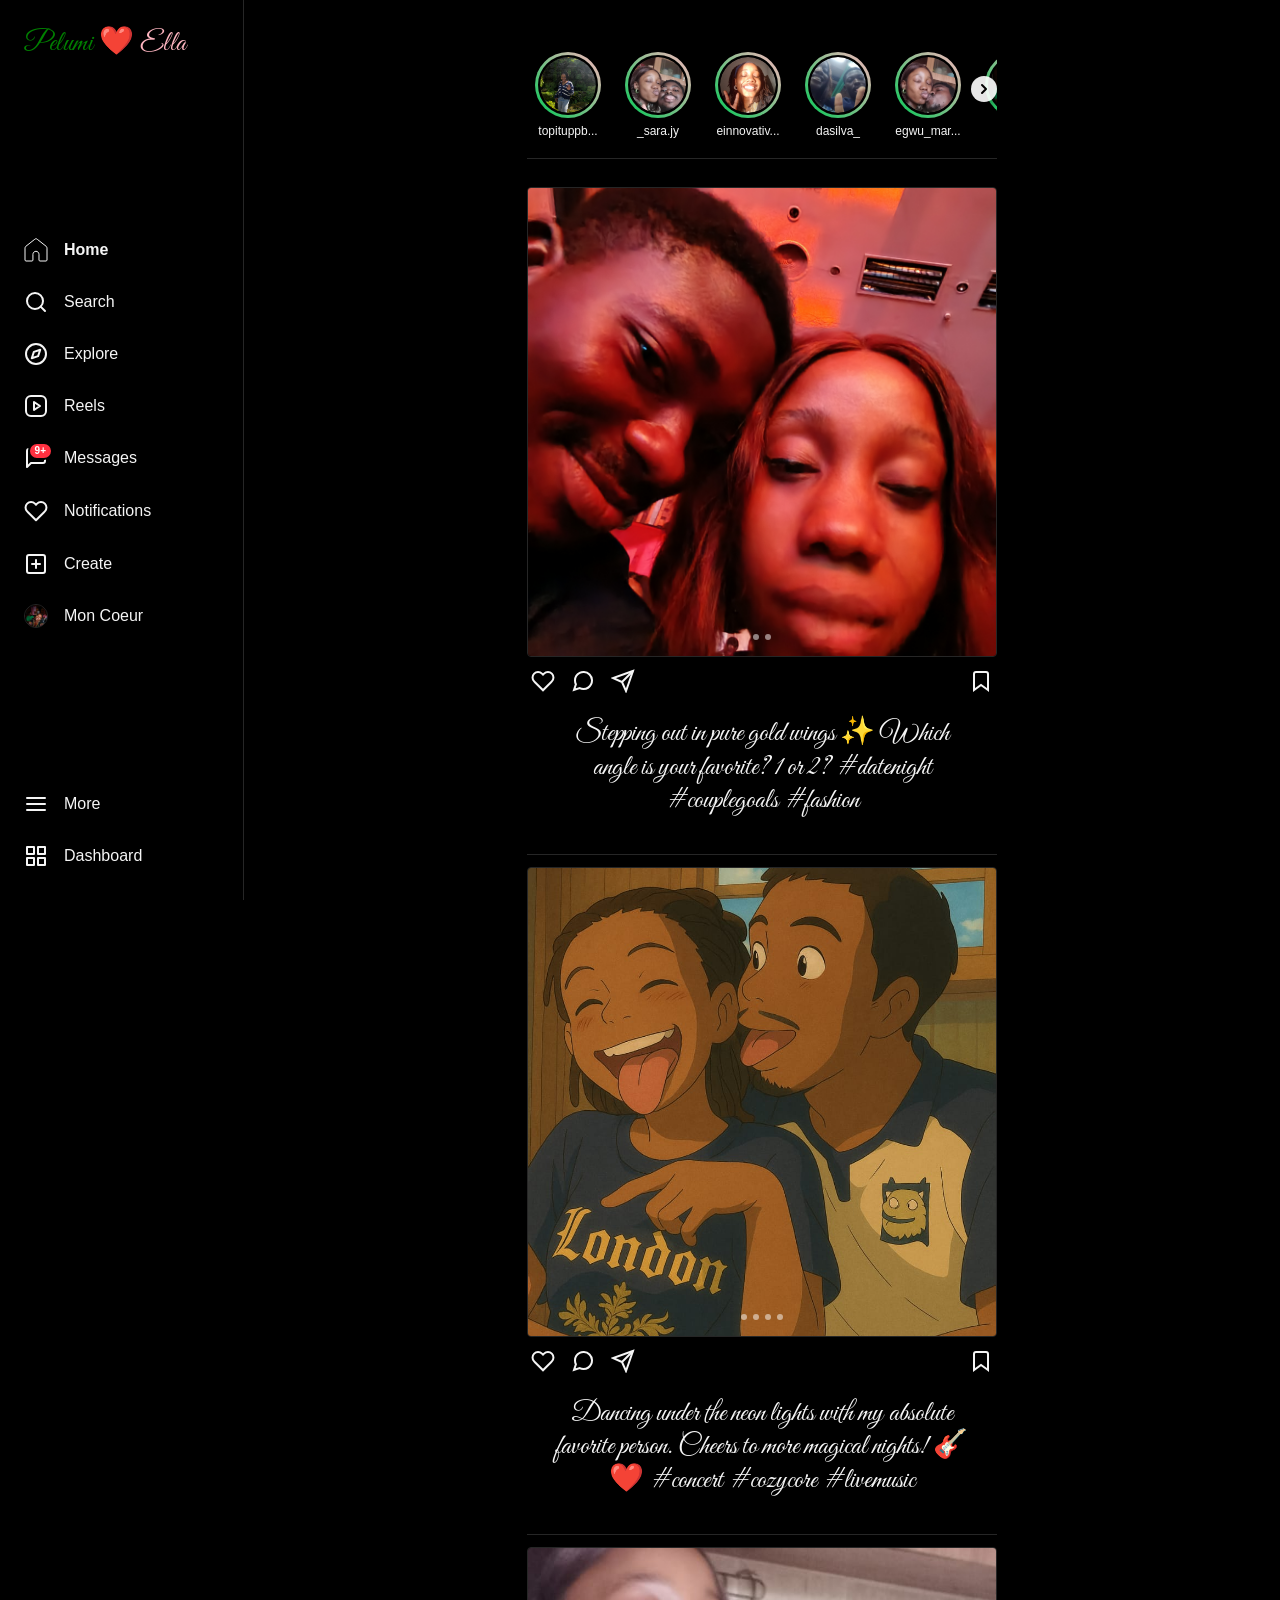
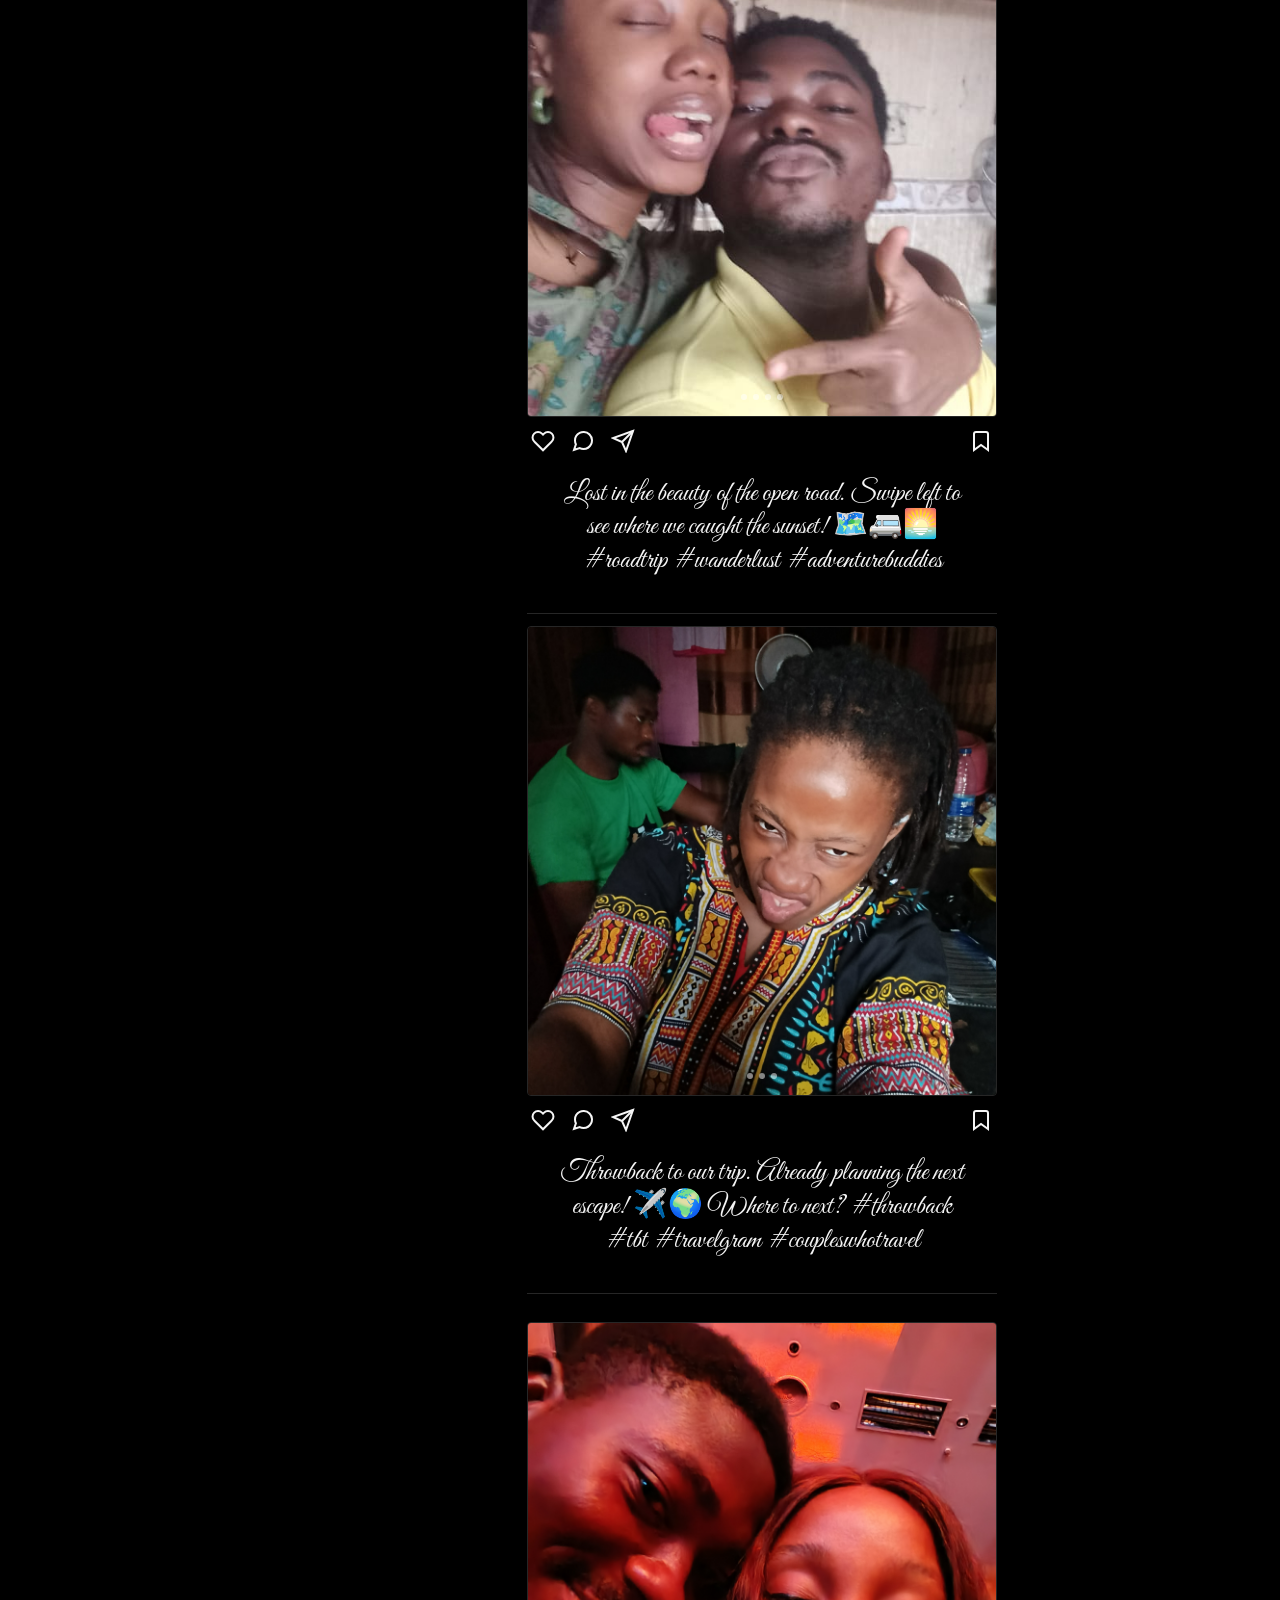
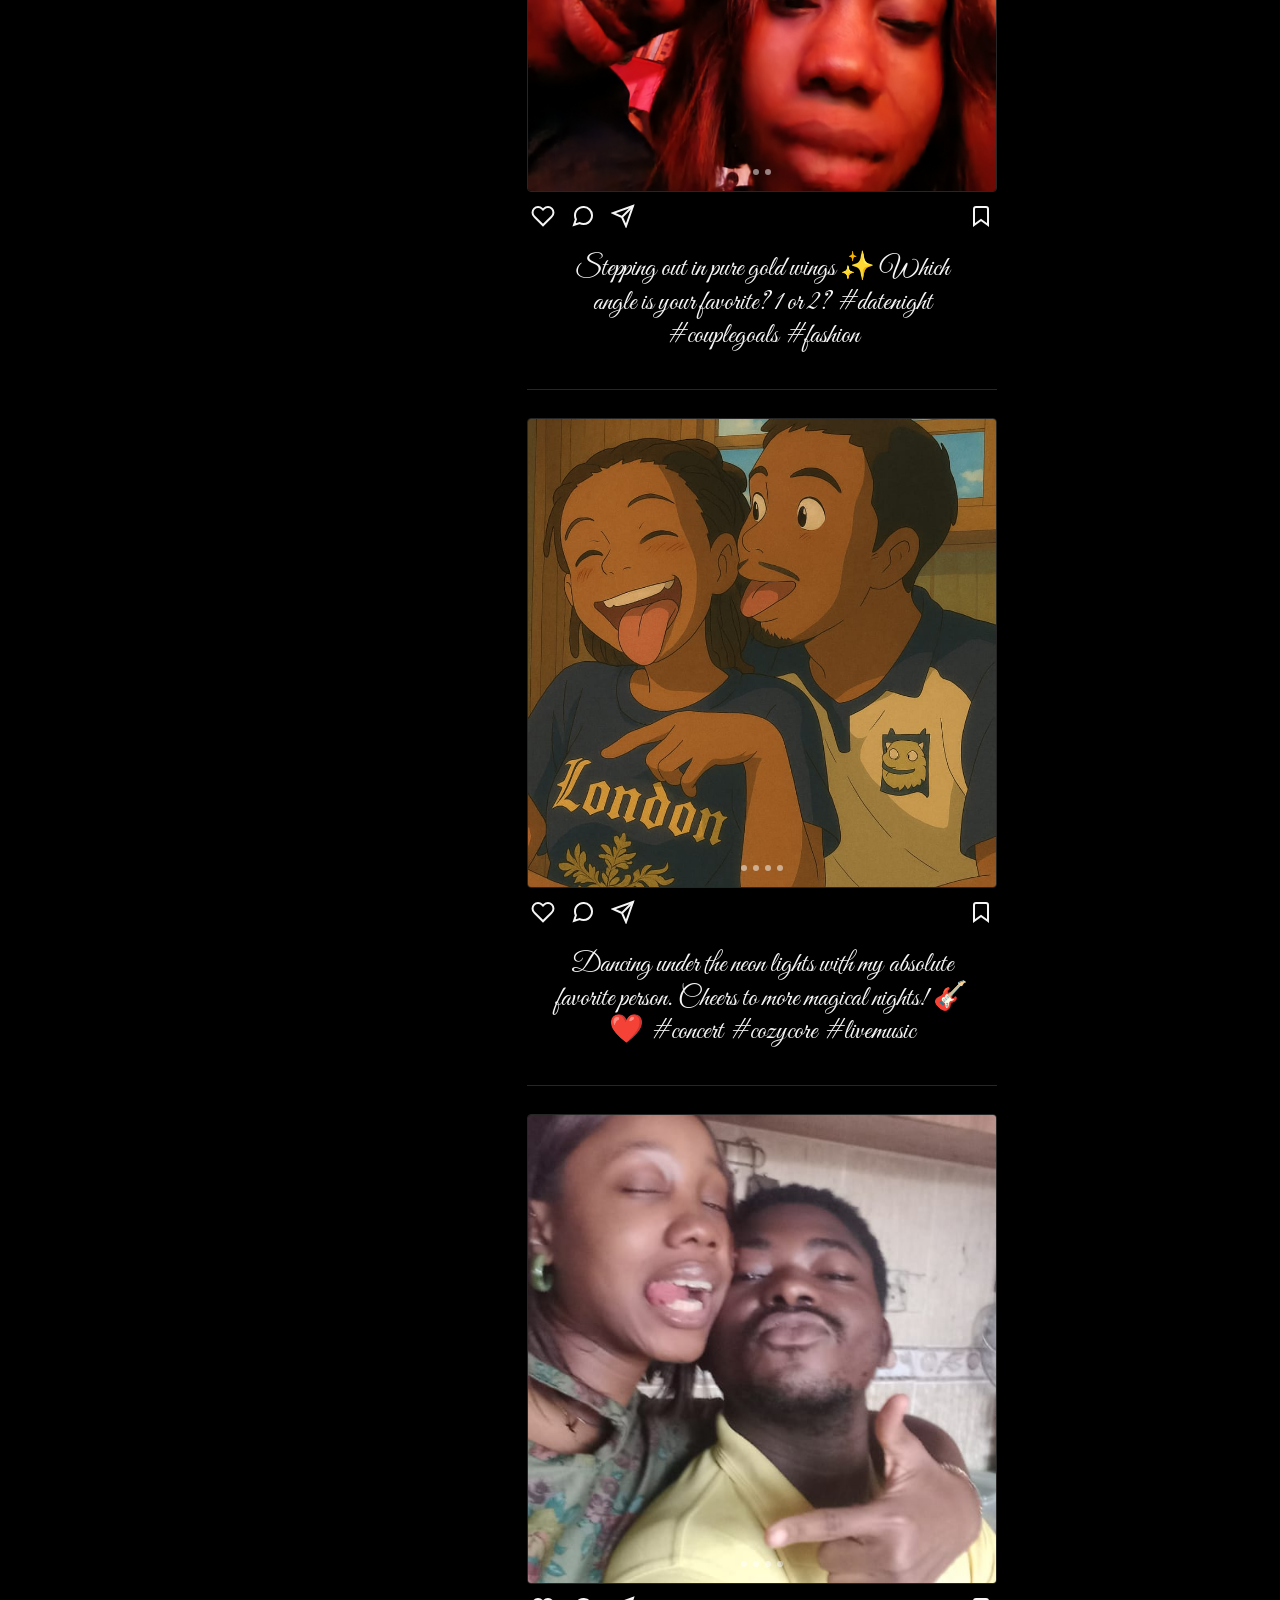
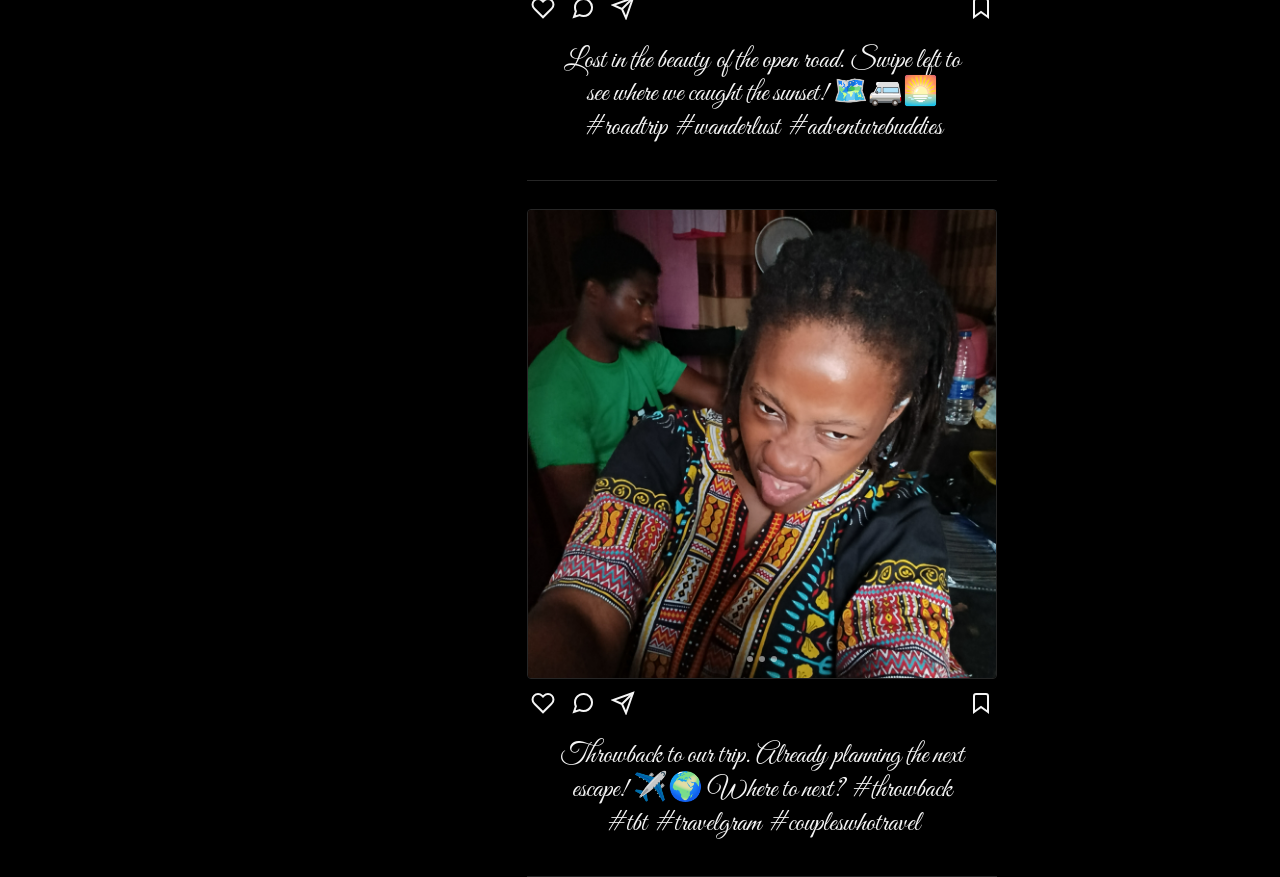
==== index.html @ 92386a82 "Optimize page load by adding loading lazy to all images" ====
<!DOCTYPE html>

<html lang="en">
<head>
<meta charset="utf-8"/>
<meta content="width=device-width, initial-scale=1.0" name="viewport"/>
<title>Couplesgram • Photos and Videos</title>
<link href="style.css" rel="stylesheet"/>
<!-- Google Fonts for system font styling if needed, fallback to system fonts -->
<link href="https://fonts.googleapis.com" rel="preconnect"/>
<link crossorigin="" href="https://fonts.gstatic.com" rel="preconnect"/>
<link href="https://fonts.googleapis.com/css2?family=Playfair+Display:ital,wght@0,400;0,600;0,700;1,400&amp;family=Great+Vibes&amp;display=swap" rel="stylesheet"/>
</head>
<body>
<div class="app-container">
<!-- LEFT SIDEBAR -->
<aside class="sidebar">
<div class="sidebar-top">
<a class="logo-link" href="#">
<!-- Instagram Glyph Camera Logo -->
<span class="logo-text"><span style="color:green">Pelumi</span> ❤️ <span style="color:lightpink">Ella</span></span>
</a>
</div>
<nav class="sidebar-nav">
<ul>
<li class="active">
<a href="#">
<svg class="nav-icon active-icon" fill="currentColor" viewbox="0 0 24 24">
<path d="M4.22 10.72a1 1 0 0 1 1.41-1.41L12 15.59l6.37-6.28a1 1 0 0 1 1.41 1.41l-7.07 7.07a1 1 0 0 1-1.41 0z" style="display:none;"></path>
<path d="M22 23h-6.074c-.519 0-.94-.423-.94-.943V16.33c0-1.675-1.354-3.038-3.023-3.038-.807 0-1.58.324-2.148.903-.568.577-.878 1.353-.878 2.135v5.727c0 .52-.42.943-.94.943H2c-.552 0-1-.448-1-1V10.158c0-.66.26-1.293.722-1.76L10.767 1.27c.68-.68 1.786-.68 2.466 0l9.048 7.127c.46.468.72 1.1.72 1.76V22c0 .552-.448 1-1 1z"></path>
</svg>
<span class="nav-label">Home</span>
</a>
</li>
<li>
<a href="#">
<svg class="nav-icon" fill="none" stroke="currentColor" stroke-linecap="round" stroke-linejoin="round" stroke-width="2" viewbox="0 0 24 24">
<circle cx="11" cy="11" r="8"></circle>
<line x1="21" x2="16.65" y1="21" y2="16.65"></line>
</svg>
<span class="nav-label">Search</span>
</a>
</li>
<li>
<a href="explore.html">
<svg class="nav-icon" fill="none" stroke="currentColor" stroke-linecap="round" stroke-linejoin="round" stroke-width="2" viewbox="0 0 24 24">
<circle cx="12" cy="12" r="10"></circle>
<polygon points="16.24 7.76 14.12 14.12 7.76 16.24 9.88 9.88 16.24 7.76"></polygon>
</svg>
<span class="nav-label">Explore</span>
</a>
</li>
<li>
<a href="reels.html">
<svg class="nav-icon" fill="none" stroke="currentColor" stroke-linecap="round" stroke-linejoin="round" stroke-width="2" viewbox="0 0 24 24">
<rect height="20" rx="5" ry="5" width="20" x="2" y="2"></rect>
<polygon points="10 8 16 12 10 16 10 8"></polygon>
</svg>
<span class="nav-label">Reels</span>
</a>
</li>
<li>
<a href="#">
<div class="icon-badge-container">
<svg class="nav-icon" fill="none" stroke="currentColor" stroke-linecap="round" stroke-linejoin="round" stroke-width="2" viewbox="0 0 24 24">
<path d="M21 15a2 2 0 0 1-2 2H7l-4 4V5a2 2 0 0 1 2-2h14a2 2 0 0 1 2 2z"></path>
</svg>
<span class="badge badge-red">9+</span>
</div>
<span class="nav-label">Messages</span>
</a>
</li>
<li class="nav-item-notifications">
<a href="#" id="nav-notifications">
<svg class="nav-icon" fill="none" stroke="currentColor" stroke-linecap="round" stroke-linejoin="round" stroke-width="2" viewbox="0 0 24 24">
<path d="M20.84 4.61a5.5 5.5 0 0 0-7.78 0L12 5.67l-1.06-1.06a5.5 5.5 0 0 0-7.78 7.78l1.06 1.06L12 21.23l7.78-7.78 1.06-1.06a5.5 5.5 0 0 0 0-7.78z"></path>
</svg>
<span class="nav-label">Notifications</span>
<div class="notif-bubble">
<svg class="bubble-heart" fill="currentColor" viewbox="0 0 24 24">
<path d="M12 21.35l-1.45-1.32C5.4 15.36 2 12.28 2 8.5 2 5.42 4.42 3 7.5 3c1.74 0 3.41.81 4.5 2.09C13.09 3.81 14.76 3 16.5 3 19.58 3 22 5.42 22 8.5c0 3.78-3.4 6.86-8.55 11.54L12 21.35z"></path>
</svg>
<span>1</span>
<svg class="bubble-person" fill="currentColor" viewbox="0 0 24 24">
<path d="M12 12c2.21 0 4-1.79 4-4s-1.79-4-4-4-4 1.79-4 4 1.79 4 4 4zm0 2c-2.67 0-8 1.34-8 4v2h16v-2c0-2.66-5.33-4-8-4z"></path>
</svg>
<span>1</span>
</div>
</a>
</li>
<li>
<a href="#">
<svg class="nav-icon" fill="none" stroke="currentColor" stroke-linecap="round" stroke-linejoin="round" stroke-width="2" viewbox="0 0 24 24">
<rect height="18" rx="2" ry="2" width="18" x="3" y="3"></rect>
<line x1="12" x2="12" y1="8" y2="16"></line>
<line x1="8" x2="16" y1="12" y2="12"></line>
</svg>
<span class="nav-label">Create</span>
</a>
</li>
<li>
<a href="#">
<div class="profile-avatar-container">
<img alt="Your Profile" class="sidebar-avatar" loading="lazy" src="assets/IMG_20251115_172733.jpg"/>
</div>
<span class="nav-label">Mon Coeur</span>
</a>
</li>
</ul>
</nav>
<div class="sidebar-bottom">
<ul>
<li>
<a href="#">
<svg class="nav-icon" fill="none" stroke="currentColor" stroke-linecap="round" stroke-linejoin="round" stroke-width="2" viewbox="0 0 24 24">
<line x1="3" x2="21" y1="12" y2="12"></line>
<line x1="3" x2="21" y1="6" y2="6"></line>
<line x1="3" x2="21" y1="18" y2="18"></line>
</svg>
<span class="nav-label">More</span>
</a>
</li>
<li>
<a href="#">
<!-- Threads/Dashboard grid icon as seen in screenshot -->
<svg class="nav-icon" fill="none" stroke="currentColor" stroke-linecap="round" stroke-linejoin="round" stroke-width="2" viewbox="0 0 24 24">
<rect height="7" width="7" x="3" y="3"></rect>
<rect height="7" width="7" x="14" y="3"></rect>
<rect height="7" width="7" x="14" y="14"></rect>
<rect height="7" width="7" x="3" y="14"></rect>
</svg>
<span class="nav-label">Dashboard</span>
</a>
</li>
</ul>
</div>
</aside>
<!-- MAIN SCROLLABLE WRAPPER -->
<main class="main-content">
<div class="feed-column">
<!-- STORIES ROW -->
<section class="stories-wrapper">
<div class="stories-carousel" id="stories-row">
<div class="story-item">
<div class="story-avatar-ring">
<div class="story-avatar-border">
<img alt="topituppb" loading="lazy" src="assets/IMG-20260505-WA0243.jpg"/>
</div>
</div>
<span class="story-username">topituppb...</span>
</div>
<div class="story-item">
<div class="story-avatar-ring">
<div class="story-avatar-border">
<img alt="_sara.jy" loading="lazy" src="assets/IMG-20260731-WA0151.jpg"/>
</div>
</div>
<span class="story-username">_sara.jy</span>
</div>
<div class="story-item">
<div class="story-avatar-ring">
<div class="story-avatar-border">
<img alt="einnovativ" loading="lazy" src="assets/IMG-20260305-WA0012.jpg"/>
</div>
</div>
<span class="story-username">einnovativ...</span>
</div>
<div class="story-item">
<div class="story-avatar-ring">
<div class="story-avatar-border">
<img alt="dasilva_" loading="lazy" src="assets/IMG-20251208-WA0016.jpg"/>
</div>
</div>
<span class="story-username">dasilva_</span>
</div>
<div class="story-item">
<div class="story-avatar-ring">
<div class="story-avatar-border">
<img alt="egwu_mar" loading="lazy" src="assets/IMG-20260731-WA0152.jpg"/>
</div>
</div>
<span class="story-username">egwu_mar...</span>
</div>
<div class="story-item">
<div class="story-avatar-ring">
<div class="story-avatar-border">
<img alt="deyin_ll" loading="lazy" src="assets/IMG_20251115_172733.jpg"/>
</div>
</div>
<span class="story-username">deyin_ll</span>
</div>
<div class="story-item">
<div class="story-avatar-ring">
<div class="story-avatar-border">
<img alt="lovebirds" loading="lazy" src="assets/IMG-20260731-WA0151.jpg"/>
</div>
</div>
<span class="story-username">lovebirds</span>
</div>
<div class="story-item">
<div class="story-avatar-ring">
<div class="story-avatar-border">
<img alt="soulmates" loading="lazy" src="assets/IMG-20260305-WA0013.jpg"/>
</div>
</div>
<span class="story-username">soulmates</span>
</div>
</div>
<!-- Story Slider Navigation Buttons -->
<button class="story-nav-btn prev-btn" id="story-prev-btn" style="opacity: 0; pointer-events: none;">
<svg class="arrow-icon" fill="none" stroke="currentColor" stroke-linecap="round" stroke-linejoin="round" stroke-width="2" viewbox="0 0 24 24">
<polyline points="15 18 9 12 15 6"></polyline>
</svg>
</button>
<button class="story-nav-btn next-btn" id="story-next-btn">
<svg class="arrow-icon" fill="none" stroke="currentColor" stroke-linecap="round" stroke-linejoin="round" stroke-width="2" viewbox="0 0 24 24">
<polyline points="9 18 15 12 9 6"></polyline>
</svg>
</button>
</section>
<!-- THE FEED -->
<section class="posts-feed">
<!-- POST 1: Verification, square boots photo, carousel -->
<article class="post-card" data-post-id="1">
<div class="post-media-wrapper"><div class="post-media-container"><div class="carousel-track"><img alt="Post 1 Slide 1" class="carousel-image" loading="lazy" onerror="this.remove()" src="assets/IMG_20251207_201541.jpg"/><img alt="Post 1 Slide 2" class="carousel-image" loading="lazy" onerror="this.remove()" src="assets/IMG-20251118-WA0078.jpg"/></div><button class="carousel-btn carousel-prev"><svg fill="currentColor" height="16" viewbox="0 0 24 24" width="16"><path d="M15.41 16.59 10.83 12l4.58-4.59L14 6l-6 6 6 6 1.41-1.41z"></path></svg></button><button class="carousel-btn carousel-next"><svg fill="currentColor" height="16" viewbox="0 0 24 24" width="16"><path d="M8.59 16.59 13.17 12 8.59 7.41 10 6l6 6-6 6-1.41-1.41z"></path></svg></button><div class="carousel-pagination"><div class="carousel-dot active"></div><div class="carousel-dot"></div></div><div class="double-tap-heart"><svg fill="currentColor" viewbox="0 0 24 24"><path d="M12 21.35l-1.45-1.32C5.4 15.36 2 12.28 2 8.5 2 5.42 4.42 3 7.5 3c1.74 0 3.41.81 4.5 2.09C13.09 3.81 14.76 3 16.5 3 19.58 3 22 5.42 22 8.5c0 3.78-3.4 6.86-8.55 11.54L12 21.35z"></path></svg></div></div></div>
<!-- Interaction Bar -->
<div class="post-interactions">
<div class="interactions-left">
<button class="interaction-btn like-btn" onclick="toggleLike(1)">
<svg class="heart-icon-outline" fill="none" stroke="currentColor" stroke-width="2" viewbox="0 0 24 24">
<path d="M20.84 4.61a5.5 5.5 0 0 0-7.78 0L12 5.67l-1.06-1.06a5.5 5.5 0 0 0-7.78 7.78l1.06 1.06L12 21.23l7.78-7.78 1.06-1.06a5.5 5.5 0 0 0 0-7.78z"></path>
</svg>
<svg class="heart-icon-filled" fill="#ff3040" style="display:none;" viewbox="0 0 24 24">
<path d="M12 21.35l-1.45-1.32C5.4 15.36 2 12.28 2 8.5 2 5.42 4.42 3 7.5 3c1.74 0 3.41.81 4.5 2.09C13.09 3.81 14.76 3 16.5 3 19.58 3 22 5.42 22 8.5c0 3.78-3.4 6.86-8.55 11.54L12 21.35z"></path>
</svg>
</button>
<button class="interaction-btn comment-btn">
<svg fill="none" stroke="currentColor" stroke-width="2" viewbox="0 0 24 24">
<path d="M21 11.5a8.38 8.38 0 0 1-.9 3.8 8.5 8.5 0 0 1-7.6 4.7 8.38 8.38 0 0 1-3.8-.9L3 21l1.9-5.7a8.38 8.38 0 0 1-.9-3.8 8.5 8.5 0 0 1 4.7-7.6 8.38 8.38 0 0 1 3.8-.9h.5a8.48 8.48 0 0 1 8 8v.5z"></path>
</svg>
</button>
<button class="interaction-btn share-btn">
<svg fill="none" stroke="currentColor" stroke-width="2" viewbox="0 0 24 24">
<line x1="22" x2="11" y1="2" y2="13"></line>
<polygon points="22 2 15 22 11 13 2 9 22 2"></polygon>
</svg>
</button>
</div>
<div class="interactions-right">
<button class="interaction-btn save-btn" onclick="toggleSave(1)">
<svg class="save-icon-outline" fill="none" stroke="currentColor" stroke-width="2" viewbox="0 0 24 24">
<path d="M19 21l-7-5-7 5V5a2 2 0 0 1 2-2h10a2 2 0 0 1 2 2z"></path>
</svg>
<svg class="save-icon-filled" fill="#ffffff" style="display:none;" viewbox="0 0 24 24">
<path d="M19 21l-7-5-7 5V5a2 2 0 0 1 2-2h10a2 2 0 0 1 2 2z"></path>
</svg>
</button>
</div>
</div>
<!-- Caption / Comments -->
<div class="post-details">
<div class="post-caption centered-caption">

                Stepping out in pure gold wings ✨ Which angle is your favorite? 1 or 2? #datenight #couplegoals #fashion
              </div>
<!-- Dynamic Comments List -->
</div>
</article>
<!-- POST 2: Cozy Date Night -->
<article class="post-card" data-post-id="2">
<div class="post-media-wrapper"><div class="post-media-container"><div class="carousel-track"><img alt="Post 2 Slide 1" class="carousel-image" loading="lazy" onerror="this.remove()" src="assets/IMG-20251118-WA0081.jpg"/><img alt="Post 2 Slide 2" class="carousel-image" loading="lazy" onerror="this.remove()" src="assets/IMG-20251208-WA0016.jpg"/><img alt="Post 2 Slide 3" class="carousel-image" loading="lazy" onerror="this.remove()" src="assets/IMG-20260731-WA0152.jpg"/><img alt="Post 2 Slide 4" class="carousel-image" loading="lazy" onerror="this.remove()" src="assets/IMG-20251230-WA0019.jpg"/></div><button class="carousel-btn carousel-prev"><svg fill="currentColor" height="16" viewbox="0 0 24 24" width="16"><path d="M15.41 16.59 10.83 12l4.58-4.59L14 6l-6 6 6 6 1.41-1.41z"></path></svg></button><button class="carousel-btn carousel-next"><svg fill="currentColor" height="16" viewbox="0 0 24 24" width="16"><path d="M8.59 16.59 13.17 12 8.59 7.41 10 6l6 6-6 6-1.41-1.41z"></path></svg></button><div class="carousel-pagination"><div class="carousel-dot active"></div><div class="carousel-dot"></div><div class="carousel-dot"></div><div class="carousel-dot"></div></div><div class="double-tap-heart"><svg fill="currentColor" viewbox="0 0 24 24"><path d="M12 21.35l-1.45-1.32C5.4 15.36 2 12.28 2 8.5 2 5.42 4.42 3 7.5 3c1.74 0 3.41.81 4.5 2.09C13.09 3.81 14.76 3 16.5 3 19.58 3 22 5.42 22 8.5c0 3.78-3.4 6.86-8.55 11.54L12 21.35z"></path></svg></div></div></div>
<div class="post-interactions">
<div class="interactions-left">
<button class="interaction-btn like-btn" onclick="toggleLike(2)">
<svg class="heart-icon-outline" fill="none" stroke="currentColor" stroke-width="2" viewbox="0 0 24 24">
<path d="M20.84 4.61a5.5 5.5 0 0 0-7.78 0L12 5.67l-1.06-1.06a5.5 5.5 0 0 0-7.78 7.78l1.06 1.06L12 21.23l7.78-7.78 1.06-1.06a5.5 5.5 0 0 0 0-7.78z"></path>
</svg>
<svg class="heart-icon-filled" fill="#ff3040" style="display:none;" viewbox="0 0 24 24">
<path d="M12 21.35l-1.45-1.32C5.4 15.36 2 12.28 2 8.5 2 5.42 4.42 3 7.5 3c1.74 0 3.41.81 4.5 2.09C13.09 3.81 14.76 3 16.5 3 19.58 3 22 5.42 22 8.5c0 3.78-3.4 6.86-8.55 11.54L12 21.35z"></path>
</svg>
</button>
<button class="interaction-btn comment-btn">
<svg fill="none" stroke="currentColor" stroke-width="2" viewbox="0 0 24 24">
<path d="M21 11.5a8.38 8.38 0 0 1-.9 3.8 8.5 8.5 0 0 1-7.6 4.7 8.38 8.38 0 0 1-3.8-.9L3 21l1.9-5.7a8.38 8.38 0 0 1-.9-3.8 8.5 8.5 0 0 1 4.7-7.6 8.38 8.38 0 0 1 3.8-.9h.5a8.48 8.48 0 0 1 8 8v.5z"></path>
</svg>
</button>
<button class="interaction-btn share-btn">
<svg fill="none" stroke="currentColor" stroke-width="2" viewbox="0 0 24 24">
<line x1="22" x2="11" y1="2" y2="13"></line>
<polygon points="22 2 15 22 11 13 2 9 22 2"></polygon>
</svg>
</button>
</div>
<div class="interactions-right">
<button class="interaction-btn save-btn" onclick="toggleSave(2)">
<svg class="save-icon-outline" fill="none" stroke="currentColor" stroke-width="2" viewbox="0 0 24 24">
<path d="M19 21l-7-5-7 5V5a2 2 0 0 1 2-2h10a2 2 0 0 1 2 2z"></path>
</svg>
<svg class="save-icon-filled" fill="#ffffff" style="display:none;" viewbox="0 0 24 24">
<path d="M19 21l-7-5-7 5V5a2 2 0 0 1 2-2h10a2 2 0 0 1 2 2z"></path>
</svg>
</button>
</div>
</div>
<div class="post-details">
<div class="post-caption centered-caption">

                Dancing under the neon lights with my absolute favorite person. Cheers to more magical nights! 🎸❤️ #concert #cozycore #livemusic
              </div>
</div>
</article>
<!-- POST 3: Coffee Shop Travel Date -->
<article class="post-card" data-post-id="3">
<div class="post-media-wrapper"><div class="post-media-container"><div class="carousel-track"><img alt="Post 3 Slide 1" class="carousel-image" loading="lazy" onerror="this.remove()" src="assets/IMG-20260731-WA0156.jpg"/><img alt="Post 3 Slide 2" class="carousel-image" loading="lazy" onerror="this.remove()" src="assets/IMG_20251115_172802.jpg"/><img alt="Post 3 Slide 3" class="carousel-image" loading="lazy" onerror="this.remove()" src="assets/IMG_20251115_172800.jpg"/><img alt="Post 3 Slide 4" class="carousel-image" loading="lazy" onerror="this.remove()" src="assets/IMG-20260423-WA0091.jpg"/></div><button class="carousel-btn carousel-prev"><svg fill="currentColor" height="16" viewbox="0 0 24 24" width="16"><path d="M15.41 16.59 10.83 12l4.58-4.59L14 6l-6 6 6 6 1.41-1.41z"></path></svg></button><button class="carousel-btn carousel-next"><svg fill="currentColor" height="16" viewbox="0 0 24 24" width="16"><path d="M8.59 16.59 13.17 12 8.59 7.41 10 6l6 6-6 6-1.41-1.41z"></path></svg></button><div class="carousel-pagination"><div class="carousel-dot active"></div><div class="carousel-dot"></div><div class="carousel-dot"></div><div class="carousel-dot"></div></div><div class="double-tap-heart"><svg fill="currentColor" viewbox="0 0 24 24"><path d="M12 21.35l-1.45-1.32C5.4 15.36 2 12.28 2 8.5 2 5.42 4.42 3 7.5 3c1.74 0 3.41.81 4.5 2.09C13.09 3.81 14.76 3 16.5 3 19.58 3 22 5.42 22 8.5c0 3.78-3.4 6.86-8.55 11.54L12 21.35z"></path></svg></div></div></div>
<div class="post-interactions">
<div class="interactions-left">
<button class="interaction-btn like-btn" onclick="toggleLike(3)">
<svg class="heart-icon-outline" fill="none" stroke="currentColor" stroke-width="2" viewbox="0 0 24 24">
<path d="M20.84 4.61a5.5 5.5 0 0 0-7.78 0L12 5.67l-1.06-1.06a5.5 5.5 0 0 0-7.78 7.78l1.06 1.06L12 21.23l7.78-7.78 1.06-1.06a5.5 5.5 0 0 0 0-7.78z"></path>
</svg>
<svg class="heart-icon-filled" fill="#ff3040" style="display:none;" viewbox="0 0 24 24">
<path d="M12 21.35l-1.45-1.32C5.4 15.36 2 12.28 2 8.5 2 5.42 4.42 3 7.5 3c1.74 0 3.41.81 4.5 2.09C13.09 3.81 14.76 3 16.5 3 19.58 3 22 5.42 22 8.5c0 3.78-3.4 6.86-8.55 11.54L12 21.35z"></path>
</svg>
</button>
<button class="interaction-btn comment-btn">
<svg fill="none" stroke="currentColor" stroke-width="2" viewbox="0 0 24 24">
<path d="M21 11.5a8.38 8.38 0 0 1-.9 3.8 8.5 8.5 0 0 1-7.6 4.7 8.38 8.38 0 0 1-3.8-.9L3 21l1.9-5.7a8.38 8.38 0 0 1-.9-3.8 8.5 8.5 0 0 1 4.7-7.6 8.38 8.38 0 0 1 3.8-.9h.5a8.48 8.48 0 0 1 8 8v.5z"></path>
</svg>
</button>
<button class="interaction-btn share-btn">
<svg fill="none" stroke="currentColor" stroke-width="2" viewbox="0 0 24 24">
<line x1="22" x2="11" y1="2" y2="13"></line>
<polygon points="22 2 15 22 11 13 2 9 22 2"></polygon>
</svg>
</button>
</div>
<div class="interactions-right">
<button class="interaction-btn save-btn" onclick="toggleSave(3)">
<svg class="save-icon-outline" fill="none" stroke="currentColor" stroke-width="2" viewbox="0 0 24 24">
<path d="M19 21l-7-5-7 5V5a2 2 0 0 1 2-2h10a2 2 0 0 1 2 2z"></path>
</svg>
<svg class="save-icon-filled" fill="#ffffff" style="display:none;" viewbox="0 0 24 24">
<path d="M19 21l-7-5-7 5V5a2 2 0 0 1 2-2h10a2 2 0 0 1 2 2z"></path>
</svg>
</button>
</div>
</div>
<div class="post-details">
<div class="post-caption centered-caption">

                Lost in the beauty of the open road. Swipe left to see where we caught the sunset! 🗺️🚐🌅 #roadtrip #wanderlust #adventurebuddies
              </div>
</div>
</article>
<!-- POST 4: Throwback to our trip -->
<article class="post-card" data-post-id="4">
<div class="post-media-wrapper"><div class="post-media-container"><div class="carousel-track"><img alt="Post 4 Slide 1" class="carousel-image" loading="lazy" onerror="this.remove()" src="assets/IMG_20251115_172756.jpg"/><img alt="Post 4 Slide 2" class="carousel-image" loading="lazy" onerror="this.remove()" src="assets/IMG_20251115_172733.jpg"/><img alt="Post 4 Slide 3" class="carousel-image" loading="lazy" onerror="this.remove()" src="assets/IMG_20250414_185437.jpg"/></div><button class="carousel-btn carousel-prev"><svg fill="currentColor" height="16" viewbox="0 0 24 24" width="16"><path d="M15.41 16.59 10.83 12l4.58-4.59L14 6l-6 6 6 6 1.41-1.41z"></path></svg></button><button class="carousel-btn carousel-next"><svg fill="currentColor" height="16" viewbox="0 0 24 24" width="16"><path d="M8.59 16.59 13.17 12 8.59 7.41 10 6l6 6-6 6-1.41-1.41z"></path></svg></button><div class="carousel-pagination"><div class="carousel-dot active"></div><div class="carousel-dot"></div><div class="carousel-dot"></div></div><div class="double-tap-heart"><svg fill="currentColor" viewbox="0 0 24 24"><path d="M12 21.35l-1.45-1.32C5.4 15.36 2 12.28 2 8.5 2 5.42 4.42 3 7.5 3c1.74 0 3.41.81 4.5 2.09C13.09 3.81 14.76 3 16.5 3 19.58 3 22 5.42 22 8.5c0 3.78-3.4 6.86-8.55 11.54L12 21.35z"></path></svg></div></div></div>
<div class="post-interactions">
<div class="interactions-left">
<button class="interaction-btn like-btn" onclick="toggleLike(4)">
<svg class="heart-icon-outline" fill="none" stroke="currentColor" stroke-width="2" viewbox="0 0 24 24">
<path d="M20.84 4.61a5.5 5.5 0 0 0-7.78 0L12 5.67l-1.06-1.06a5.5 5.5 0 0 0-7.78 7.78l1.06 1.06L12 21.23l7.78-7.78 1.06-1.06a5.5 5.5 0 0 0 0-7.78z"></path>
</svg>
<svg class="heart-icon-filled" fill="#ff3040" style="display:none;" viewbox="0 0 24 24">
<path d="M12 21.35l-1.45-1.32C5.4 15.36 2 12.28 2 8.5 2 5.42 4.42 3 7.5 3c1.74 0 3.41.81 4.5 2.09C13.09 3.81 14.76 3 16.5 3 19.58 3 22 5.42 22 8.5c0 3.78-3.4 6.86-8.55 11.54L12 21.35z"></path>
</svg>
</button>
<button class="interaction-btn comment-btn">
<svg fill="none" stroke="currentColor" stroke-width="2" viewbox="0 0 24 24">
<path d="M21 11.5a8.38 8.38 0 0 1-.9 3.8 8.5 8.5 0 0 1-7.6 4.7 8.38 8.38 0 0 1-3.8-.9L3 21l1.9-5.7a8.38 8.38 0 0 1-.9-3.8 8.5 8.5 0 0 1 4.7-7.6 8.38 8.38 0 0 1 3.8-.9h.5a8.48 8.48 0 0 1 8 8v.5z"></path>
</svg>
</button>
<button class="interaction-btn share-btn">
<svg fill="none" stroke="currentColor" stroke-width="2" viewbox="0 0 24 24">
<line x1="22" x2="11" y1="2" y2="13"></line>
<polygon points="22 2 15 22 11 13 2 9 22 2"></polygon>
</svg>
</button>
</div>
<div class="interactions-right">
<button class="interaction-btn save-btn" onclick="toggleSave(4)">
<svg class="save-icon-outline" fill="none" stroke="currentColor" stroke-width="2" viewbox="0 0 24 24">
<path d="M19 21l-7-5-7 5V5a2 2 0 0 1 2-2h10a2 2 0 0 1 2 2z"></path>
</svg>
<svg class="save-icon-filled" fill="#ffffff" style="display:none;" viewbox="0 0 24 24">
<path d="M19 21l-7-5-7 5V5a2 2 0 0 1 2-2h10a2 2 0 0 1 2 2z"></path>
</svg>
</button>
</div>
</div>
<div class="post-details">
<div class="post-caption centered-caption">

                Throwback to our trip. Already planning the next escape! ✈️🌍 Where to next? #throwback #tbt #travelgram #coupleswhotravel
              </div>
</div>
</article>
</section>
</div>
</main>
</div>
<script src="hearts.js"></script>
<script src="app.js"></script>
</body>
</html>
---- style.css ----
/* CSS Variables for Dark Mode Palette */
:root {
  --bg-primary: #000000;
  --bg-secondary: #000000;
  --border-color: #262626;
  --text-primary: #f5f5f5;
  --text-secondary: #a8a8a8;
  --accent-blue: #0095f6;
  --accent-blue-hover: #1877f2;
  --hover-bg: #1a1a1a;
  --notif-red: #ff3040;
  --font-stack: -apple-system, BlinkMacSystemFont, "Segoe UI", Roboto, Helvetica, Arial, sans-serif;
  --sidebar-width: 244px;
}

/* Global Reset & Base Styling */
* {
  box-sizing: border-box;
  margin: 0;
  padding: 0;
}

body {
  background-color: var(--bg-primary);
  color: var(--text-primary);
  font-family: var(--font-stack);
  overflow-y: scroll;
  -webkit-font-smoothing: antialiased;
  -moz-osx-font-smoothing: grayscale;
}

/* Hide default scrollbars for horizontal panning grids */
.no-scrollbar::-webkit-scrollbar {
  display: none;
}
.no-scrollbar {
  -ms-overflow-style: none;
  scrollbar-width: none;
}

/* Grid App Container */
.app-container {
  display: flex;
  min-height: 100vh;
  position: relative;
}

/* ==========================================================================
   LEFT SIDEBAR STYLE
   ========================================================================== */
.sidebar {
  width: var(--sidebar-width);
  height: 100vh;
  position: fixed;
  top: 0;
  left: 0;
  border-right: 1px solid var(--border-color);
  background-color: var(--bg-secondary);
  padding: 24px 12px 20px 12px;
  display: flex;
  flex-direction: column;
  justify-content: space-between;
  z-index: 100;
  transition: width 0.2s ease;
}

.sidebar-top {
  margin-bottom: 24px;
  padding-left: 12px;
}

.logo-link {
  display: flex;
  align-items: center;
  text-decoration: none;
  color: var(--text-primary);
  gap: 12px;
}

.logo-icon {
  width: 24px;
  height: 24px;
  flex-shrink: 0;
}

.logo-text {
  font-family: 'Great Vibes', cursive;
  font-size: 28px;
  font-weight: normal;
  letter-spacing: 0.5px;
  white-space: nowrap;
}

/* Sidebar Navigation Items */
.sidebar-nav ul,
.sidebar-bottom ul {
  list-style: none;
  display: flex;
  flex-direction: column;
  gap: 4px;
}

.sidebar-nav li a,
.sidebar-bottom li a {
  display: flex;
  align-items: center;
  text-decoration: none;
  color: var(--text-primary);
  padding: 12px;
  border-radius: 8px;
  gap: 16px;
  font-size: 16px;
  font-weight: 400;
  transition: background-color 0.15s ease, transform 0.1s ease;
  position: relative;
}

.sidebar-nav li a:hover,
.sidebar-bottom li a:hover {
  background-color: var(--hover-bg);
}

.sidebar-nav li a:active,
.sidebar-bottom li a:active {
  transform: scale(0.98);
}

/* Active Nav Link Styling */
.sidebar-nav li.active a {
  font-weight: 700;
}

.nav-icon {
  width: 24px;
  height: 24px;
  stroke: var(--text-primary);
  fill: none;
  flex-shrink: 0;
  transition: transform 0.15s ease;
}

.sidebar-nav li a:hover .nav-icon {
  transform: scale(1.05);
}

/* Profile Avatar Icon in Nav */
.profile-avatar-container {
  width: 24px;
  height: 24px;
  border-radius: 50%;
  overflow: hidden;
  border: 1px solid var(--border-color);
  flex-shrink: 0;
}

.sidebar-avatar {
  width: 100%;
  height: 100%;
  object-fit: cover;
}

/* Red Indicator Badges for Messages/Notifications */
.icon-badge-container {
  position: relative;
  display: flex;
  align-items: center;
  justify-content: center;
}

.badge {
  background-color: var(--notif-red);
  color: #ffffff;
  font-size: 10px;
  font-weight: 700;
  padding: 2px 5px;
  border-radius: 10px;
  position: absolute;
  top: -4px;
  right: -5px;
  border: 2px solid var(--bg-secondary);
  line-height: 1;
}

.notif-bubble {
  position: relative;
  background-color: var(--notif-red);
  color: #ffffff;
  padding: 6px 10px;
  border-radius: 20px;
  font-size: 12px;
  font-weight: 700;
  display: flex;
  align-items: center;
  gap: 4px;
  box-shadow: 0 4px 12px rgba(0, 0, 0, 0.4);
  white-space: nowrap;
  pointer-events: none;
  z-index: 10;
  margin-left: auto; /* Push the bubble to the right to prevent text overlap */
  opacity: 0;
  transform: scale(0.9);
  transition: opacity 0.2s ease-in-out, transform 0.2s ease-in-out;
}

.notif-bubble::before {
  content: '';
  position: absolute;
  left: -6px;
  top: 50%;
  transform: translateY(-50%);
  border-width: 6px 6px 6px 0;
  border-style: solid;
  border-color: transparent var(--notif-red) transparent transparent;
}

/* Hover state on the notifications menu item */
.nav-item-notifications:hover .notif-bubble {
  opacity: 1;
  transform: scale(1);
}

.bubble-heart, .bubble-person {
  width: 14px;
  height: 14px;
}


/* ==========================================================================
   MAIN SCROLLABLE WRAPPER & FEED LAYOUT
   ========================================================================== */
.main-content {
  margin-left: var(--sidebar-width);
  flex-grow: 1;
  display: flex;
  justify-content: center;
  padding-top: 24px;
  min-height: 100vh;
}

.feed-column {
  width: 100%;
  max-width: 470px; /* Aligns with perfect desktop Instagram proportions */
  margin-top: 16px;
  display: flex;
  flex-direction: column;
  gap: 16px;
}

/* ==========================================================================
   STORIES ROW STYLE
   ========================================================================== */
.stories-wrapper {
  position: relative;
  width: 100%;
  border-bottom: 1px solid var(--border-color);
  padding: 8px 0 16px 0;
}

.stories-carousel {
  display: flex;
  gap: 16px;
  overflow-x: auto;
  scroll-behavior: smooth;
  padding: 4px 4px;
  scrollbar-width: none; /* Hide scrollbar for Firefox */
}

.stories-carousel::-webkit-scrollbar {
  display: none; /* Hide scrollbar for Chrome/Safari */
}

.story-item {
  display: flex;
  flex-direction: column;
  align-items: center;
  cursor: pointer;
  width: 74px;
  flex-shrink: 0;
}

.story-avatar-ring {
  width: 66px;
  height: 66px;
  border-radius: 50%;
  background: linear-gradient(45deg, #00C853 0%, #FFB6C1 100%);
  display: flex;
  align-items: center;
  justify-content: center;
  margin-bottom: 6px;
  transition: transform 0.15s ease;
}

.story-item:hover .story-avatar-ring {
  transform: scale(1.02);
}

.story-avatar-border {
  width: 60px;
  height: 60px;
  border-radius: 50%;
  background-color: var(--bg-primary);
  display: flex;
  align-items: center;
  justify-content: center;
  overflow: hidden;
  border: 2px solid var(--bg-primary);
}

.story-avatar-border img {
  width: 100%;
  height: 100%;
  object-fit: cover;
  border-radius: 50%;
}

.story-username {
  font-size: 12px;
  color: var(--text-primary);
  text-align: center;
  overflow: hidden;
  text-overflow: ellipsis;
  white-space: nowrap;
  width: 100%;
}

/* Stories Navigation Button Overlay */
.story-nav-btn {
  position: absolute;
  top: 36px;
  width: 26px;
  height: 26px;
  border-radius: 50%;
  background-color: rgba(255, 255, 255, 0.9);
  color: #000;
  border: none;
  display: flex;
  align-items: center;
  justify-content: center;
  cursor: pointer;
  box-shadow: 0 4px 8px rgba(0, 0, 0, 0.3);
  z-index: 5;
  transition: opacity 0.2s, transform 0.1s;
}

.story-nav-btn.prev-btn {
  left: 0px;
}

.story-nav-btn.next-btn {
  right: 0px;
}

.story-nav-btn:hover {
  transform: scale(1.08);
}

.story-nav-btn:active {
  transform: scale(0.95);
}

.arrow-icon {
  width: 16px;
  height: 16px;
  stroke-width: 3;
}


/* ==========================================================================
   FEED POST CARDS
   ========================================================================== */
.posts-feed {
  display: flex;
  flex-direction: column;
  width: 100%;
}

.post-card {
  width: 100%;
  border-bottom: 1px solid var(--border-color);
  padding: 12px 0 20px 0;
  display: flex;
  flex-direction: column;
}

/* Post Header */
.post-header {
  display: flex;
  justify-content: space-between;
  align-items: center;
  padding: 8px 4px 12px 4px;
}

.post-user-info {
  display: flex;
  align-items: center;
  gap: 12px;
}

.post-avatar-container {
  width: 32px;
  height: 32px;
  border-radius: 50%;
  overflow: hidden;
  border: 1px solid var(--border-color);
}

.post-avatar {
  width: 100%;
  height: 100%;
  object-fit: cover;
}

.post-user-meta {
  display: flex;
  align-items: center;
  gap: 4px;
  font-size: 14px;
}

.post-username {
  font-weight: 600;
  color: var(--text-primary);
  cursor: pointer;
}

.post-username:hover {
  color: var(--text-secondary);
}

.verified-badge {
  width: 14px;
  height: 14px;
}

.post-timestamp {
  color: var(--text-secondary);
  font-size: 14px;
}

.post-options-btn {
  background: none;
  border: none;
  color: var(--text-primary);
  cursor: pointer;
  display: flex;
  align-items: center;
  justify-content: center;
}

.post-options-btn:hover {
  color: var(--text-secondary);
}

/* Post Media & Slider Aspect Ratios */
.post-media-wrapper {
  position: relative;
  width: 100%;
  border-radius: 4px;
  overflow: hidden;
  border: 1px solid var(--border-color);
  background-color: #050505;
}

.post-media-container {
  width: 100%;
  position: relative;
  overflow: hidden;
}

/* CAROUSEL IMPLEMENTATION */
.carousel-track {
  display: flex;
  overflow-x: scroll;
  scroll-snap-type: x mandatory;
  scrollbar-width: none;
  -ms-overflow-style: none;
}
.carousel-track::-webkit-scrollbar {
  display: none;
}
.carousel-image {
  width: 100%;
  scroll-snap-align: center;
  object-fit: cover;
  flex-shrink: 0;
  display: block;
}

.carousel-btn {
  position: absolute;
  top: 50%;
  transform: translateY(-50%);
  background-color: rgba(0, 0, 0, 0.4);
  color: white;
  border: none;
  border-radius: 50%;
  width: 32px;
  height: 32px;
  display: flex;
  align-items: center;
  justify-content: center;
  cursor: pointer;
  z-index: 10;
  opacity: 0.8;
  transition: opacity 0.2s;
}
.carousel-btn:hover {
  opacity: 1;
}
.carousel-prev {
  left: 8px;
}
.carousel-next {
  right: 8px;
}

.carousel-pagination {
  position: absolute;
  bottom: 16px;
  left: 0;
  right: 0;
  display: flex;
  justify-content: center;
  gap: 6px;
  z-index: 10;
}
.carousel-dot {
  width: 6px;
  height: 6px;
  background-color: rgba(255, 255, 255, 0.5);
  border-radius: 50%;
  transition: background-color 0.2s, transform 0.2s;
}
.carousel-dot.active {
  background-color: #ffffff;
  transform: scale(1.2);
}

.post-media-container {
  display: flex;
  width: 100%;
  aspect-ratio: 1 / 1; /* Standard square template ratio */
  position: relative;
  overflow-x: auto;
  scroll-snap-type: x mandatory;
  scroll-behavior: smooth;
  scrollbar-width: none; /* Hide scrollbar for Firefox */
  -ms-overflow-style: none; /* Hide scrollbar for IE/Edge */
}

.post-media-container::-webkit-scrollbar {
  display: none; /* Hide scrollbar for Chrome/Safari */
}

.media-slide {
  flex: 0 0 100%;
  width: 100%;
  height: 100%;
  scroll-snap-align: start;
}

.media-slide img {
  width: 100%;
  height: 100%;
  object-fit: cover;
}

/* Carousel Control Arrows */
.carousel-arrow {
  position: absolute;
  top: 50%;
  transform: translateY(-50%);
  width: 30px;
  height: 30px;
  border-radius: 50%;
  background-color: rgba(0, 0, 0, 0.6);
  border: none;
  color: #ffffff;
  display: flex; /* Flex by default, visibility managed by opacity */
  align-items: center;
  justify-content: center;
  cursor: pointer;
  z-index: 10;
  opacity: 0;
  pointer-events: none;
  transition: opacity 0.2s, background-color 0.2s, transform 0.1s;
}

.carousel-arrow:active {
  transform: translateY(-50%) scale(0.9);
}

.carousel-arrow.visible {
  opacity: 0.85;
  pointer-events: auto;
}

.carousel-arrow.visible:hover {
  opacity: 1;
  background-color: rgba(0, 0, 0, 0.8);
}

.carousel-arrow:hover {
  background-color: rgba(0, 0, 0, 0.85);
}

.prev-arrow {
  left: 12px;
}

.next-arrow {
  right: 12px;
}

/* Double Tap Pop-up Heart */
.double-tap-heart {
  position: absolute;
  top: 50%;
  left: 50%;
  transform: translate(-50%, -50%) scale(0);
  z-index: 20;
  pointer-events: none;
  transition: transform 0.4s cubic-bezier(0.175, 0.885, 0.32, 1.275), opacity 0.3s ease;
  opacity: 0;
}

.double-tap-heart.animate {
  animation: heartPop 0.8s cubic-bezier(0.175, 0.885, 0.32, 1.275) forwards;
}

.double-tap-heart svg {
  width: 80px;
  height: 80px;
  filter: drop-shadow(0px 4px 10px rgba(0,0,0,0.5));
}

@keyframes heartPop {
  0% { transform: translate(-50%, -50%) scale(0); opacity: 0; }
  15% { transform: translate(-50%, -50%) scale(1.2); opacity: 0.9; }
  30% { transform: translate(-50%, -50%) scale(1); opacity: 1; }
  80% { transform: translate(-50%, -50%) scale(0.95); opacity: 0.9; }
  100% { transform: translate(-50%, -50%) scale(0); opacity: 0; }
}

/* Post Interaction Bar */
.post-interactions {
  display: flex;
  justify-content: space-between;
  align-items: center;
  padding: 12px 4px 8px 4px;
  position: relative;
}

.interactions-left {
  display: flex;
  gap: 16px;
}

.interaction-btn {
  background: none;
  border: none;
  color: var(--text-primary);
  cursor: pointer;
  padding: 0;
  display: flex;
  align-items: center;
  justify-content: center;
  transition: transform 0.1s ease;
}

.interaction-btn:hover {
  color: var(--text-secondary);
}

.interaction-btn:active {
  transform: scale(0.85);
}

.interaction-btn svg {
  width: 24px;
  height: 24px;
}

/* Active Liked Heart bounce state */
.like-btn.liked svg.heart-icon-filled {
  animation: heartBounce 0.35s cubic-bezier(0.175, 0.885, 0.32, 1.275) forwards;
}

@keyframes heartBounce {
  0% { transform: scale(1); }
  50% { transform: scale(1.3); }
  100% { transform: scale(1); }
}

/* Carousel Dots Indicator */
.carousel-dots {
  position: absolute;
  left: 50%;
  transform: translateX(-50%);
  display: flex;
  gap: 4px;
  pointer-events: none;
}

.dot {
  width: 6px;
  height: 6px;
  border-radius: 50%;
  background-color: #555555;
  transition: background-color 0.2s, transform 0.2s;
}

.dot.active {
  background-color: var(--accent-blue);
  transform: scale(1.1);
}

/* Post Details & Typography */
.post-details {
  padding: 0 4px;
  font-size: 14px;
  display: flex;
  flex-direction: column;
  gap: 6px;
}

.likes-count {
  font-weight: 400;
  color: var(--text-primary);
  margin-bottom: 2px;
}

.bold-text {
  font-weight: 600;
}

.post-caption {
  line-height: 1.5;
  color: var(--text-primary);
}

.centered-caption {
  text-align: center;
  font-family: 'Great Vibes', cursive;
  font-size: 28px;
  padding: 16px 24px;
  line-height: 1.2;
}

.post-user-link {
  margin-right: 4px;
  cursor: pointer;
}

.post-user-link:hover {
  text-decoration: underline;
}

.view-comments {
  color: var(--text-secondary);
  cursor: pointer;
  margin-top: 4px;
}

.view-comments:hover {
  color: var(--text-primary);
}

/* Comments list styling */
.comments-list {
  display: flex;
  flex-direction: column;
  gap: 4px;
  margin-top: 4px;
}

.comment-item {
  line-height: 1.4;
}

/* Comment Input Area Box */
.comment-input-area {
  display: flex;
  align-items: center;
  justify-content: space-between;
  border-top: 1px solid var(--border-color);
  padding-top: 12px;
  margin-top: 10px;
}

.comment-box {
  background: none;
  border: none;
  color: var(--text-primary);
  font-family: var(--font-stack);
  font-size: 14px;
  width: 90%;
  outline: none;
}

.comment-box::placeholder {
  color: var(--text-secondary);
}

.post-comment-btn {
  background: none;
  border: none;
  color: var(--accent-blue);
  font-size: 14px;
  font-weight: 600;
  cursor: pointer;
  opacity: 0.4;
  pointer-events: none;
  transition: opacity 0.2s;
  padding: 0 4px;
}

.post-comment-btn.active {
  opacity: 1;
  pointer-events: auto;
}

.post-comment-btn:hover {
  color: var(--text-primary);
}



/* ==========================================================================
   RESPONSIVE DESIGN BREAKPOINTS (INSTAGRAM DESKTOP 1:1 BEHAVIOR)
   ========================================================================== */
@media (max-width: 1260px) {
  :root {
    --sidebar-width: 72px;
  }
  
  .logo-text, .nav-label {
    display: none;
  }
  
  .sidebar-top {
    padding-left: 0;
    display: flex;
    justify-content: center;
  }
  
  .sidebar-nav li a,
  .sidebar-bottom li a {
    justify-content: center;
    padding: 12px 0;
  }
  
  .logo-link {
    justify-content: center;
  }
  
  .notif-bubble {
    display: none; /* Hide floating bubble text in medium viewports */
  }
}

@media (max-width: 768px) {
  /* Smaller resolution adaptation: sidebar floats to bottom, centralizes screen */
  .app-container {
    flex-direction: column-reverse;
  }
  
  .sidebar {
    width: 100%;
    height: 48px;
    position: fixed;
    bottom: 0;
    top: auto;
    left: 0;
    border-right: none;
    border-top: 1px solid var(--border-color);
    flex-direction: row;
    padding: 0;
    justify-content: space-around;
  }
  
  .sidebar-top, .sidebar-bottom {
    display: none; /* Hide bottom items and branding */
  }
  
  .sidebar-nav {
    width: 100%;
  }
  
  .sidebar-nav ul {
    flex-direction: row;
    justify-content: space-around;
    height: 100%;
    align-items: center;
  }
  
  .sidebar-nav li a {
    padding: 8px;
  }
  
  .main-content {
    margin-left: 0;
    padding-bottom: 60px; /* Space for mobile nav bar */
    width: 100vw !important;
  }
  
  .messages-drawer {
    right: 16px;
    bottom: 56px; /* Offset mobile nav bar */
  }
}

/* ==========================================================================
   REELS VIEW SPECIFIC STYLES
   ========================================================================== */
body.reels-body {
  overflow: hidden !important;
  height: 100vh !important;
}

body.reels-body .app-container {
  height: 100vh !important;
  overflow: hidden !important;
}

body.reels-body .main-content {
  padding-top: 0;
  padding-bottom: 0;
  min-height: 0;
  height: 100vh !important;
  width: calc(100vw - 250px) !important;
  overflow: hidden !important;
  display: flex !important;
  justify-content: center !important;
  align-items: center !important;
  background-color: #000 !important;
}
.reels-view {
  background-color: #000 !important;
  display: flex !important;
  justify-content: center !important;
  align-items: center !important;
  height: 100vh !important;
  overflow: hidden !important;
  flex: 1;
}

.reels-outer-wrapper {
  position: relative;
  display: flex;
  align-items: center;
  justify-content: center;
  height: 100vh !important;
  width: 100% !important;
  max-width: 420px !important;
  margin: 0 auto !important;
  overflow: hidden !important;
  flex-shrink: 0;
}

/* The scrolling container — full viewport height, snaps to each child */
.reels-container {
  height: 100vh;
  width: 100%;
  max-width: 100%;
  overflow-y: scroll;
  scroll-snap-type: y mandatory;
  scrollbar-width: none;
  -ms-overflow-style: none;
  display: flex;
  flex-direction: column;
  flex-shrink: 0;
}

.reels-container::-webkit-scrollbar {
  display: none;
}

/* Each reel occupies exactly one viewport-height snap unit */
.reel-wrapper {
  height: 100vh;
  width: 100%;
  min-height: 100vh;
  flex-shrink: 0;
  scroll-snap-align: start;
  display: flex;
  flex-direction: row;
  align-items: center;
  justify-content: center;
  position: relative;
  gap: 16px;
}

/* The 9:16 portrait photo card, centered in the 100vh unit */
.reel-video-container {
  width: 100% !important;
  max-width: 400px !important;
  aspect-ratio: 9/16 !important;
  background-color: #000 !important;
  border-radius: 16px !important;
  overflow: hidden !important;
  margin: 0 auto !important;
  position: relative;
  flex-shrink: 0;
}

.reel-video-container video, 
.reel-video-container img, 
.reel-video {
  width: 100%;
  height: 100%;
  object-fit: cover;
  border-radius: inherit;
  display: block;
}

/* Bottom Left Overlay Details */
.reel-overlay-left {
  position: absolute;
  bottom: 0;
  left: 0;
  right: 0;
  padding: 24px 16px 16px 16px;
  background: linear-gradient(to top, rgba(0, 0, 0, 0.8) 0%, rgba(0, 0, 0, 0) 100%);
  color: #ffffff;
  z-index: 5;
  display: flex;
  flex-direction: column;
  gap: 8px;
  pointer-events: none;
}

.reel-user-row {
  display: flex;
  align-items: center;
  gap: 8px;
  pointer-events: auto; /* enable clicks on profile links */
}

.reel-avatar {
  width: 32px;
  height: 32px;
  border-radius: 50%;
  object-fit: cover;
  border: 1px solid var(--border-color);
  cursor: pointer;
}

.reel-username {
  font-size: 14px;
  font-weight: 600;
  cursor: pointer;
}

.reel-follow-btn {
  background: none;
  border: 1px solid #ffffff;
  color: #ffffff;
  padding: 4px 10px;
  border-radius: 4px;
  font-size: 12px;
  font-weight: 600;
  cursor: pointer;
  transition: background-color 0.15s ease;
}

.reel-follow-btn:hover {
  background-color: rgba(255, 255, 255, 0.1);
}

.reel-caption {
  font-size: 14px;
  line-height: 1.4;
  word-wrap: break-word;
}

.reel-music-row {
  display: flex;
  align-items: center;
  gap: 6px;
  font-size: 13px;
  color: #e3e3e3;
}

.music-icon {
  width: 14px;
  height: 14px;
}

.music-name {
  white-space: nowrap;
  overflow: hidden;
  text-overflow: ellipsis;
  max-width: 250px;
}

/* Volume/Mute Button inside Video */
.reel-mute-btn {
  position: absolute;
  bottom: 16px;
  right: 16px;
  background-color: rgba(0, 0, 0, 0.5);
  border: none;
  color: #ffffff;
  width: 30px;
  height: 30px;
  border-radius: 50%;
  display: flex;
  align-items: center;
  justify-content: center;
  cursor: pointer;
  z-index: 10;
  transition: transform 0.1s ease;
}

.reel-mute-btn:active {
  transform: scale(0.9);
}

.reel-mute-btn svg {
  width: 16px;
  height: 16px;
}

/* Right Side Actions Column — flex sibling to video container */
.reel-actions-column {
  display: flex;
  flex-direction: column;
  align-items: center;
  justify-content: flex-end;
  gap: 20px;
  padding-bottom: 64px;
  height: calc(100vh - 40px);
  max-height: 780px;
  user-select: none;
  z-index: 10;
  flex-shrink: 0;
}

.action-btn {
  background: none;
  border: none;
  color: #ffffff;
  cursor: pointer;
  display: flex;
  flex-direction: column;
  align-items: center;
  gap: 4px;
  transition: transform 0.1s ease;
}

.action-btn:active {
  transform: scale(0.9);
}

.icon-circle {
  width: 44px;
  height: 44px;
  border-radius: 50%;
  display: flex;
  align-items: center;
  justify-content: center;
  transition: background-color 0.2s ease, transform 0.15s ease;
}

.action-btn:hover .icon-circle {
  background-color: rgba(255, 255, 255, 0.1);
}

.action-btn:active .icon-circle {
  background-color: rgba(255, 255, 255, 0.2);
  transform: scale(0.9);
}

.action-btn svg {
  width: 26px;
  height: 26px;
  stroke: #ffffff;
}

.action-btn.liked svg.heart-filled {
  animation: heartBounce 0.35s cubic-bezier(0.175, 0.885, 0.32, 1.275) forwards;
}

.action-label {
  font-size: 12px;
  font-weight: 500;
  color: #ffffff;
}

/* Vinyl Rotating cover */
.music-vinyl-container {
  width: 24px;
  height: 24px;
  border-radius: 4px;
  overflow: hidden;
  border: 2px solid #ffffff;
  margin-top: 8px;
}

.music-vinyl-thumbnail {
  width: 100%;
  height: 100%;
  object-fit: cover;
}

.rotating {
  animation: spin 3s linear infinite;
}

@keyframes spin {
  100% {
    transform: rotate(360deg);
  }
}

/* Floating Prev/Next Snap Chevrons — positioned to right of nav buttons */
.reels-nav-buttons {
  position: fixed;
  right: 32px;
  top: 50%;
  transform: translateY(-50%);
  display: flex;
  flex-direction: column;
  gap: 12px;
  z-index: 100;
}

.reels-nav-arrow {
  background-color: #262626;
  border: none;
  color: #ffffff;
  width: 38px;
  height: 38px;
  border-radius: 50%;
  display: flex;
  align-items: center;
  justify-content: center;
  cursor: pointer;
  box-shadow: 0 4px 10px rgba(0, 0, 0, 0.3);
  opacity: 0;
  pointer-events: none;
  transition: opacity 0.25s, background-color 0.2s, transform 0.1s;
}

.reels-nav-arrow.visible {
  opacity: 0.85;
  pointer-events: auto;
}

.reels-nav-arrow.visible:hover {
  opacity: 1;
  background-color: #363636;
}

.reels-nav-arrow:active {
  transform: scale(0.9);
}

.reels-nav-arrow svg {
  width: 18px;
  height: 18px;
}

@media (max-width: 768px) {
  .reels-view {
    height: calc(100vh - 48px);
  }
  
  .reels-outer-wrapper {
    width: 100vw;
    height: 100%;
    max-height: none;
  }
  
  .reel-actions-column {
    position: absolute;
    bottom: 80px;
    right: 12px;
    z-index: 10;
    margin-left: 0;
    gap: 14px;
    filter: drop-shadow(0 2px 5px rgba(0, 0, 0, 0.8));
  }
  
  .reels-nav-buttons {
    display: none;
  }
}

/* =========================================
   EXPLORE VIEW
   ========================================= */

.explore-view {
  padding: 24px;
  max-width: 935px;
  margin: 0 auto;
}

.explore-grid-container {
  width: 100%;
}

.explore-grid {
  display: grid;
  grid-template-columns: repeat(3, 1fr);
  grid-auto-rows: auto;
  gap: 4px;
}

.explore-item {
  position: relative;
  aspect-ratio: 1 / 1;
  background-color: #262626;
  overflow: hidden;
  cursor: pointer;
}

.explore-item.tall {
  grid-row: span 2;
  height: 100%;
  aspect-ratio: auto;
}

.explore-media {
  width: 100%;
  height: 100%;
  object-fit: cover;
  display: block;
}

.explore-overlay {
  position: absolute;
  top: 0;
  left: 0;
  width: 100%;
  height: 100%;
  background-color: rgba(0, 0, 0, 0.4);
  display: flex;
  align-items: center;
  justify-content: center;
  gap: 24px;
  opacity: 0;
  transition: opacity 0.2s ease;
}

.explore-item:hover .explore-overlay {
  opacity: 1;
}

.explore-stats {
  display: flex;
  align-items: center;
  color: white;
  font-weight: 700;
  font-size: 16px;
  gap: 8px;
}

.overlay-icon {
  width: 22px;
  height: 22px;
}

.reel-icon-overlay {
  position: absolute;
  top: 12px;
  right: 12px;
  color: white;
  width: 24px;
  height: 24px;
  opacity: 0.9;
  filter: drop-shadow(0 2px 4px rgba(0,0,0,0.5));
  pointer-events: none;
}

@media (max-width: 768px) {
  .explore-view {
    padding: 2px;
  }
  .explore-grid {
    grid-template-columns: repeat(2, 1fr);
    gap: 2px;
  }
}
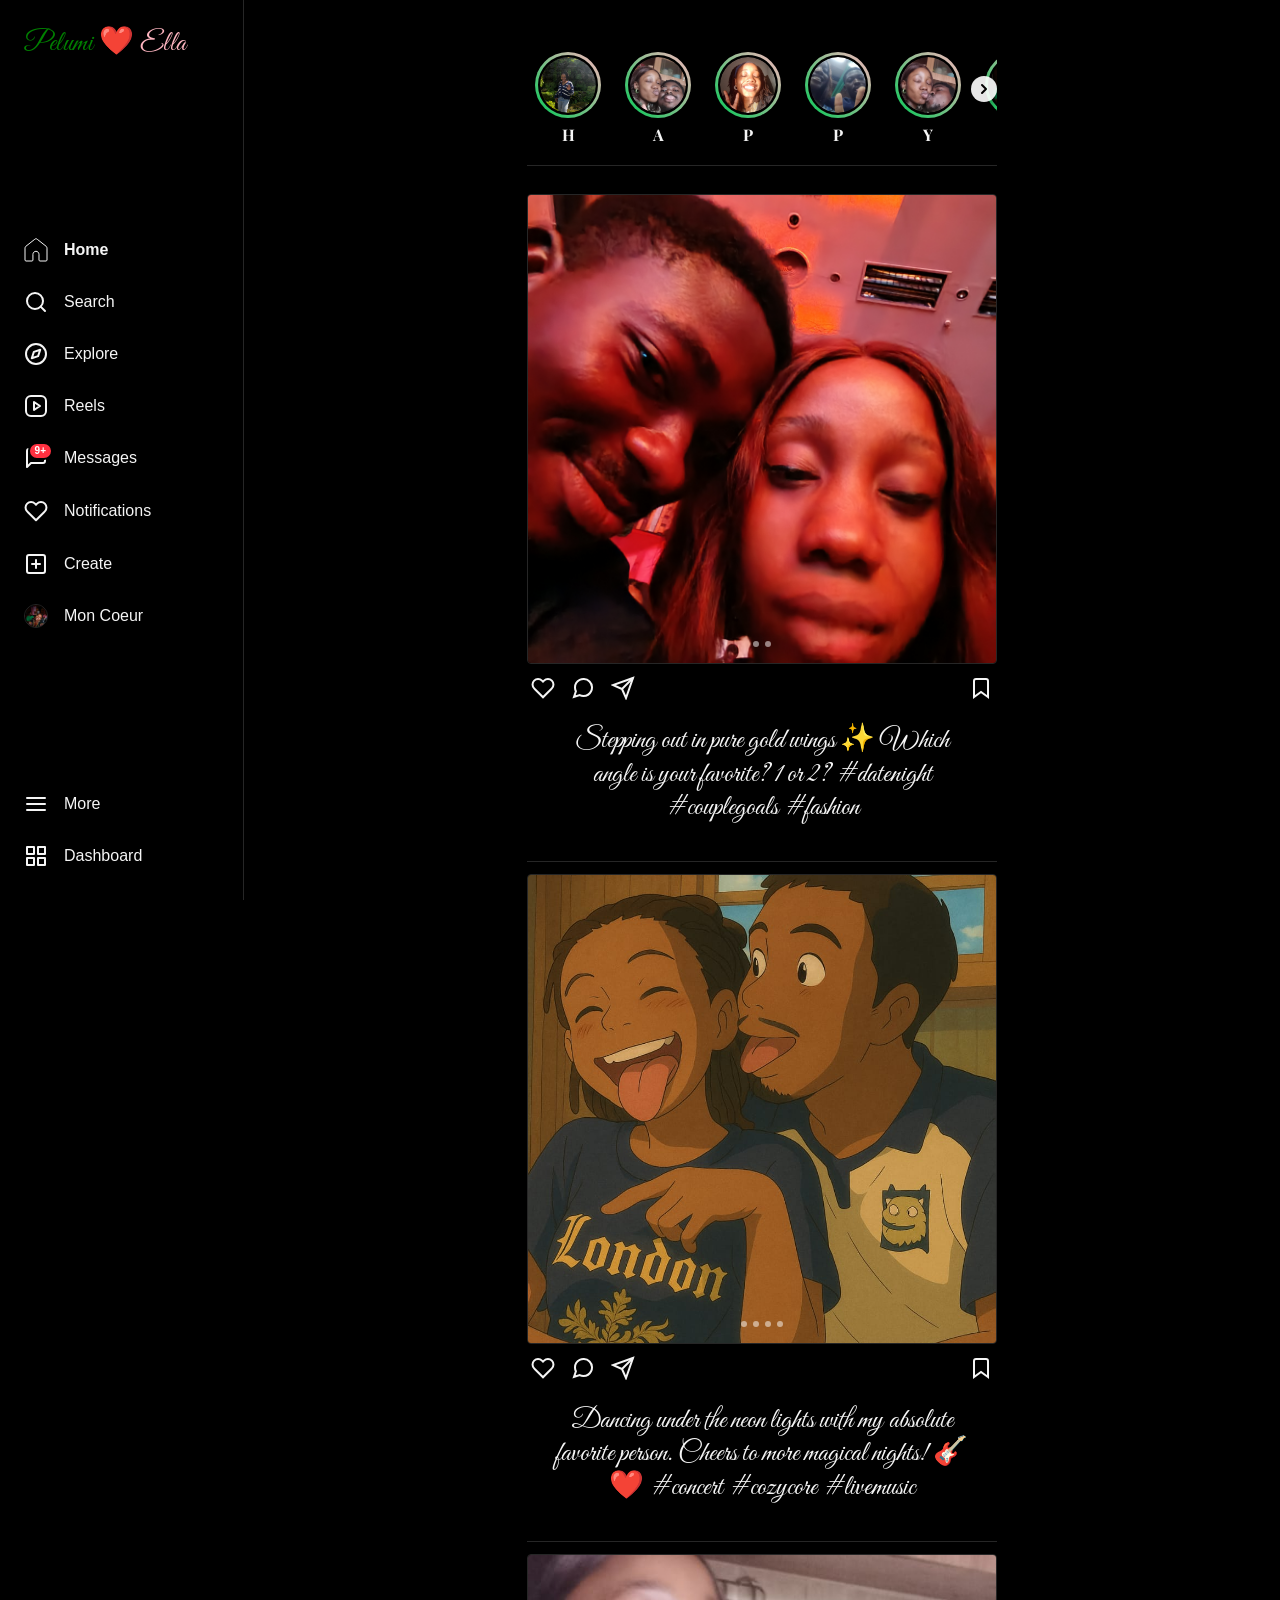
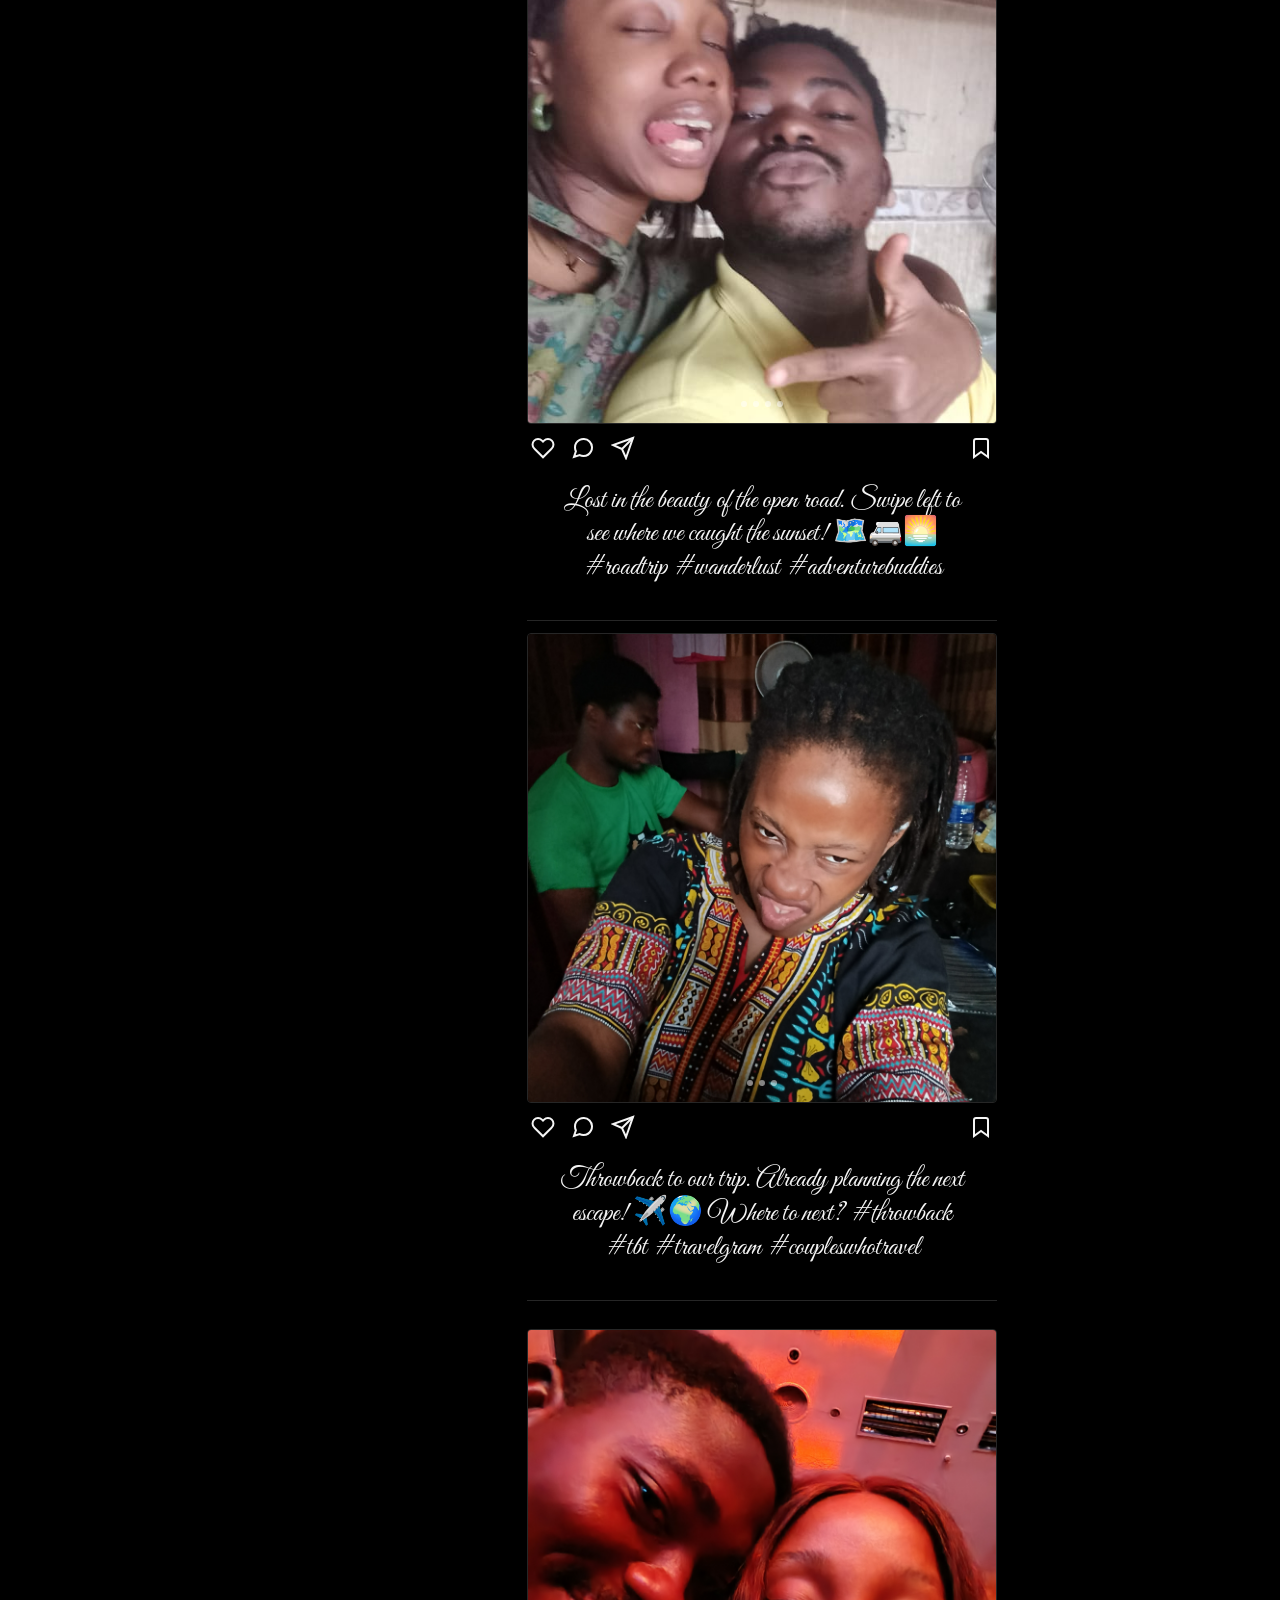
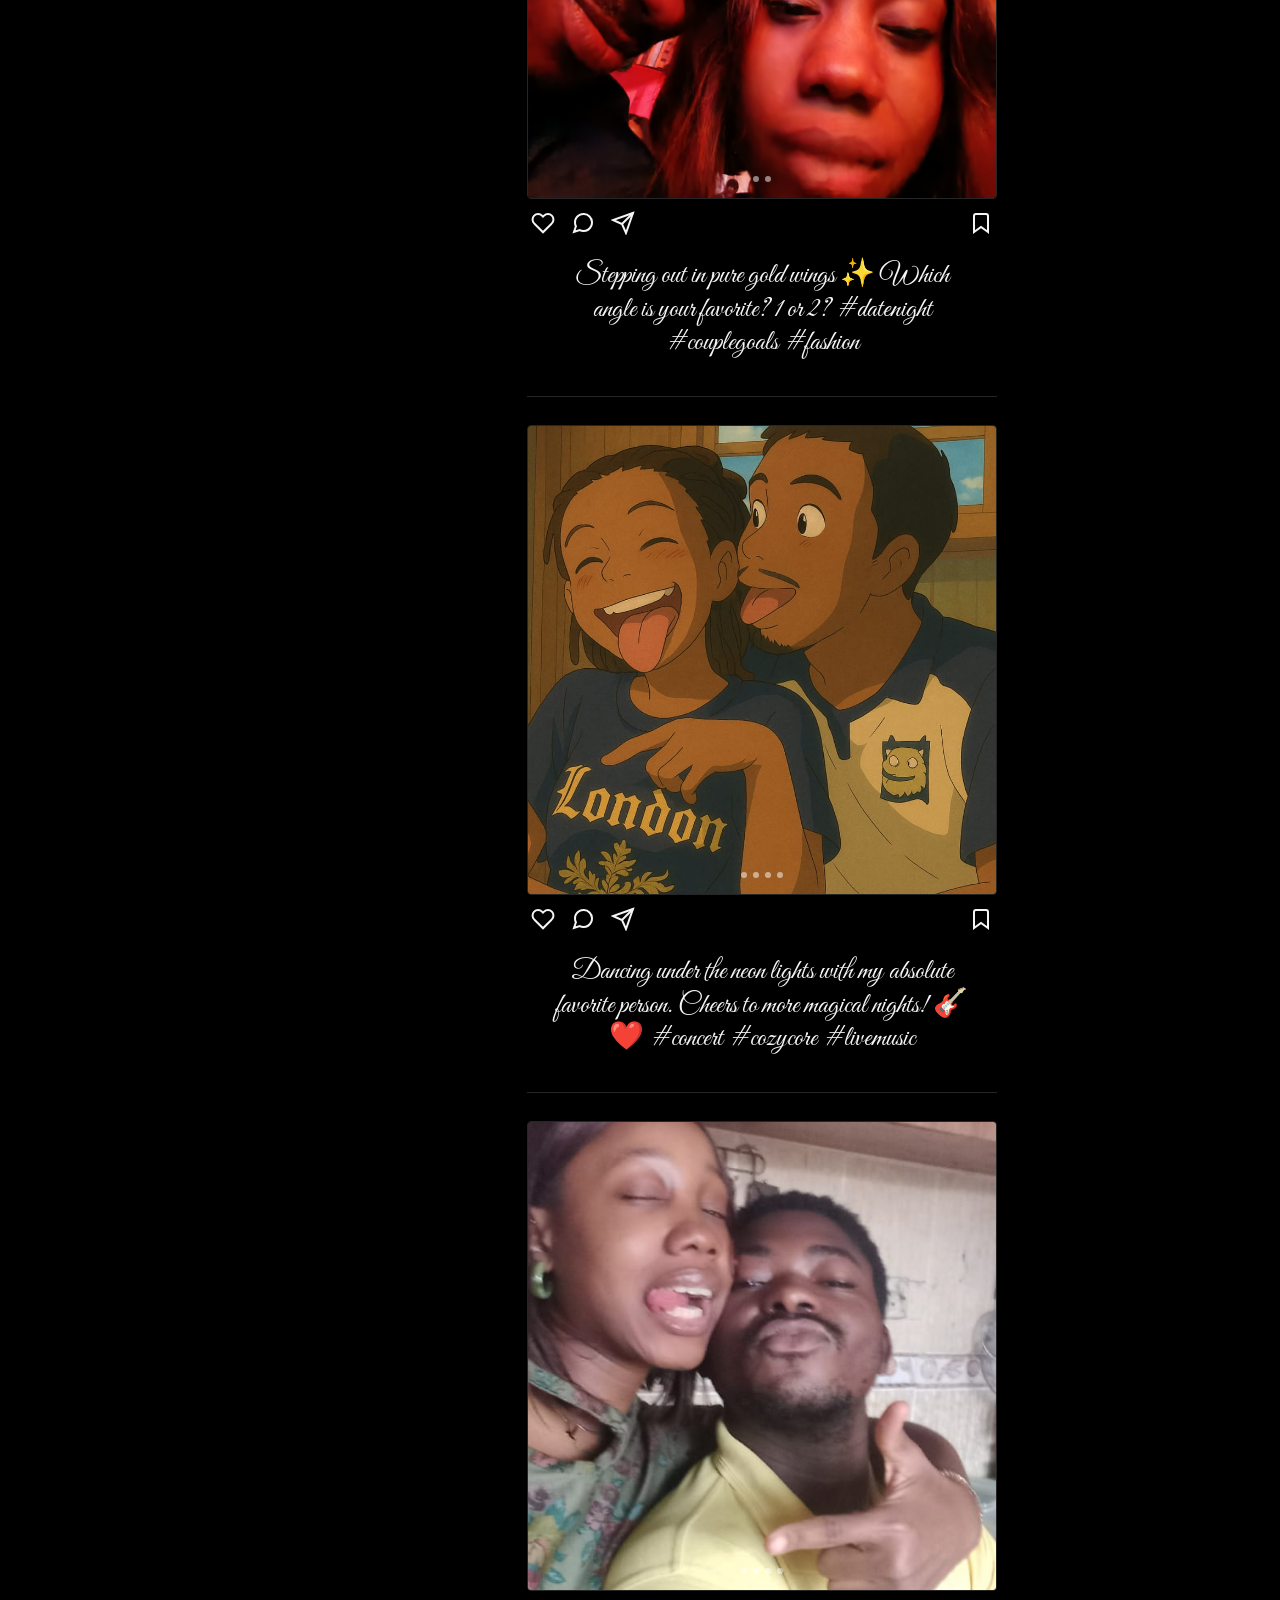
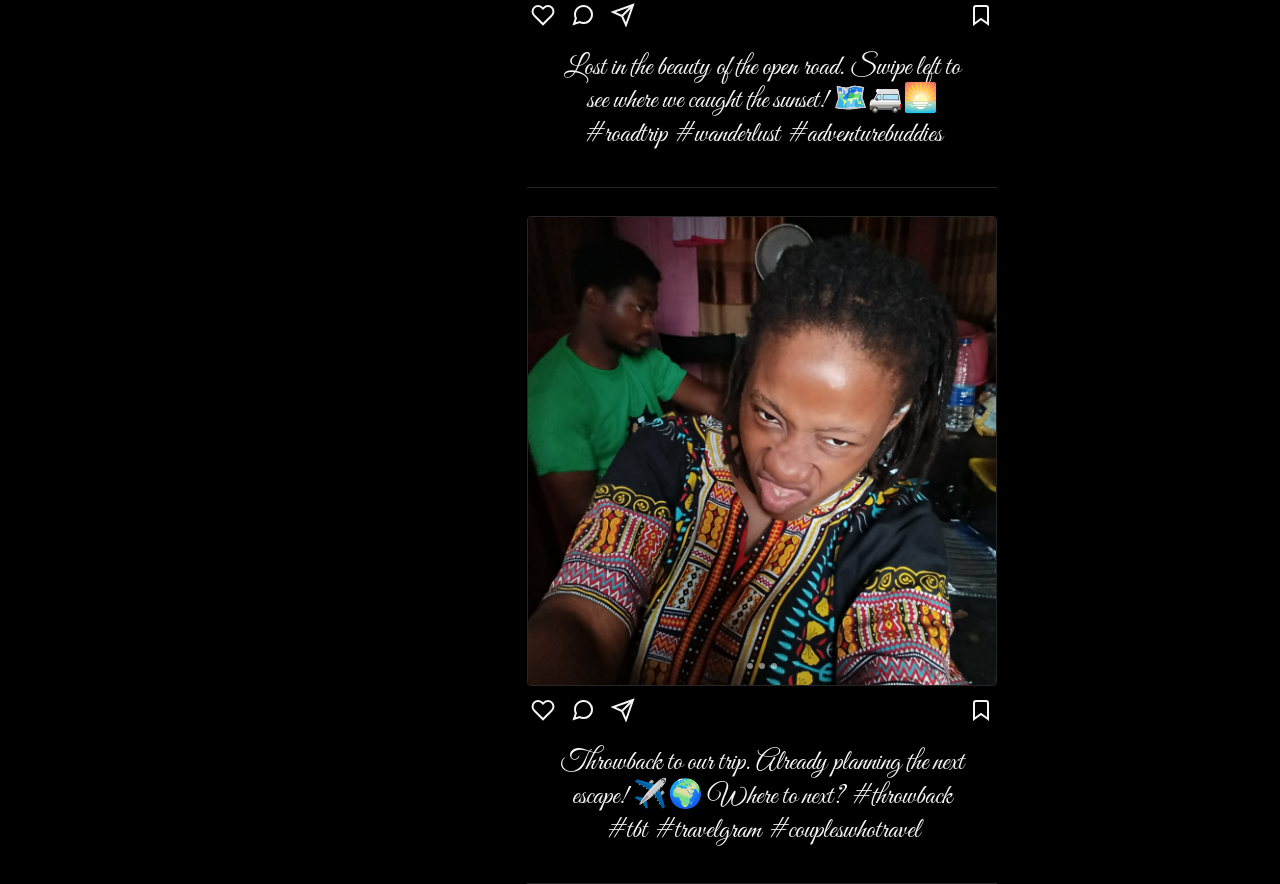
==== commit 386480b3: "Update story rings to spell HAPPY ANNIVERSARY" ====
--- a/index.html
+++ b/index.html
@@ -147,7 +147,7 @@
 <img alt="topituppb" loading="lazy" src="assets/IMG-20260505-WA0243.jpg"/>
 </div>
 </div>
-<span class="story-username">topituppb...</span>
+<span class="story-username">H</span>
 </div>
 <div class="story-item">
 <div class="story-avatar-ring">
@@ -155,7 +155,7 @@
 <img alt="_sara.jy" loading="lazy" src="assets/IMG-20260731-WA0151.jpg"/>
 </div>
 </div>
-<span class="story-username">_sara.jy</span>
+<span class="story-username">A</span>
 </div>
 <div class="story-item">
 <div class="story-avatar-ring">
@@ -163,7 +163,7 @@
 <img alt="einnovativ" loading="lazy" src="assets/IMG-20260305-WA0012.jpg"/>
 </div>
 </div>
-<span class="story-username">einnovativ...</span>
+<span class="story-username">P</span>
 </div>
 <div class="story-item">
 <div class="story-avatar-ring">
@@ -171,7 +171,7 @@
 <img alt="dasilva_" loading="lazy" src="assets/IMG-20251208-WA0016.jpg"/>
 </div>
 </div>
-<span class="story-username">dasilva_</span>
+<span class="story-username">P</span>
 </div>
 <div class="story-item">
 <div class="story-avatar-ring">
@@ -179,7 +179,7 @@
 <img alt="egwu_mar" loading="lazy" src="assets/IMG-20260731-WA0152.jpg"/>
 </div>
 </div>
-<span class="story-username">egwu_mar...</span>
+<span class="story-username">Y</span>
 </div>
 <div class="story-item">
 <div class="story-avatar-ring">
@@ -187,7 +187,7 @@
 <img alt="deyin_ll" loading="lazy" src="assets/IMG_20251115_172733.jpg"/>
 </div>
 </div>
-<span class="story-username">deyin_ll</span>
+<span class="story-username">A</span>
 </div>
 <div class="story-item">
 <div class="story-avatar-ring">
@@ -195,17 +195,73 @@
 <img alt="lovebirds" loading="lazy" src="assets/IMG-20260731-WA0151.jpg"/>
 </div>
 </div>
-<span class="story-username">lovebirds</span>
-</div>
-<div class="story-item">
-<div class="story-avatar-ring">
-<div class="story-avatar-border">
-<img alt="soulmates" loading="lazy" src="assets/IMG-20260305-WA0013.jpg"/>
-</div>
-</div>
-<span class="story-username">soulmates</span>
-</div>
-</div>
+<span class="story-username">N</span>
+</div>
+<div class="story-item">
+<div class="story-avatar-ring">
+<div class="story-avatar-border">
+<img alt="soulmates" loading="lazy" src="assets/IMG-20260305-WA0013.jpg"/>
+</div>
+</div>
+<span class="story-username">N</span>
+</div>
+<div class="story-item">
+<div class="story-avatar-ring">
+<div class="story-avatar-border">
+<img alt="soulmates" loading="lazy" src="assets/IMG-20260305-WA0013.jpg"/>
+</div>
+</div>
+<span class="story-username">I</span>
+</div><div class="story-item">
+<div class="story-avatar-ring">
+<div class="story-avatar-border">
+<img alt="soulmates" loading="lazy" src="assets/IMG-20260305-WA0013.jpg"/>
+</div>
+</div>
+<span class="story-username">V</span>
+</div><div class="story-item">
+<div class="story-avatar-ring">
+<div class="story-avatar-border">
+<img alt="soulmates" loading="lazy" src="assets/IMG-20260305-WA0013.jpg"/>
+</div>
+</div>
+<span class="story-username">E</span>
+</div><div class="story-item">
+<div class="story-avatar-ring">
+<div class="story-avatar-border">
+<img alt="soulmates" loading="lazy" src="assets/IMG-20260305-WA0013.jpg"/>
+</div>
+</div>
+<span class="story-username">R</span>
+</div><div class="story-item">
+<div class="story-avatar-ring">
+<div class="story-avatar-border">
+<img alt="soulmates" loading="lazy" src="assets/IMG-20260305-WA0013.jpg"/>
+</div>
+</div>
+<span class="story-username">S</span>
+</div><div class="story-item">
+<div class="story-avatar-ring">
+<div class="story-avatar-border">
+<img alt="soulmates" loading="lazy" src="assets/IMG-20260305-WA0013.jpg"/>
+</div>
+</div>
+<span class="story-username">A</span>
+</div><div class="story-item">
+<div class="story-avatar-ring">
+<div class="story-avatar-border">
+<img alt="soulmates" loading="lazy" src="assets/IMG-20260305-WA0013.jpg"/>
+</div>
+</div>
+<span class="story-username">R</span>
+</div><div class="story-item">
+<div class="story-avatar-ring">
+<div class="story-avatar-border">
+<img alt="soulmates" loading="lazy" src="assets/IMG-20260305-WA0013.jpg"/>
+</div>
+</div>
+<span class="story-username">Y</span>
+</div></div>
 <!-- Story Slider Navigation Buttons -->
 <button class="story-nav-btn prev-btn" id="story-prev-btn" style="opacity: 0; pointer-events: none;">
 <svg class="arrow-icon" fill="none" stroke="currentColor" stroke-linecap="round" stroke-linejoin="round" stroke-width="2" viewbox="0 0 24 24">
--- a/style.css
+++ b/style.css
@@ -314,9 +314,12 @@
 }
 
 .story-username {
-  font-size: 12px;
+  font-size: 16px;
   color: var(--text-primary);
-  text-align: center;
+  text-align: center !important;
+  text-transform: uppercase !important;
+  font-weight: bold;
+  font-family: 'Playfair Display', serif;
   overflow: hidden;
   text-overflow: ellipsis;
   white-space: nowrap;
@@ -1000,7 +1003,7 @@
   border-radius: 16px !important;
   overflow: hidden !important;
   margin: 0 auto !important;
-  position: relative;
+  position: relative !important;
   flex-shrink: 0;
 }
 
@@ -1017,13 +1020,13 @@
 /* Bottom Left Overlay Details */
 .reel-overlay-left {
   position: absolute;
-  bottom: 0;
-  left: 0;
-  right: 0;
-  padding: 24px 16px 16px 16px;
-  background: linear-gradient(to top, rgba(0, 0, 0, 0.8) 0%, rgba(0, 0, 0, 0) 100%);
+  left: 15px;
+  bottom: 20px;
+  width: calc(100% - 80px);
+  z-index: 10;
+  text-align: left;
+  padding: 0;
   color: #ffffff;
-  z-index: 5;
   display: flex;
   flex-direction: column;
   gap: 8px;
@@ -1124,17 +1127,15 @@
 
 /* Right Side Actions Column — flex sibling to video container */
 .reel-actions-column {
+  position: absolute;
+  right: 15px;
+  bottom: 80px;
+  z-index: 10;
   display: flex;
   flex-direction: column;
   align-items: center;
-  justify-content: flex-end;
   gap: 20px;
-  padding-bottom: 64px;
-  height: calc(100vh - 40px);
-  max-height: 780px;
   user-select: none;
-  z-index: 10;
-  flex-shrink: 0;
 }
 
 .action-btn {
@@ -1263,28 +1264,37 @@
 }
 
 @media (max-width: 768px) {
+  body.reels-body .sidebar {
+    display: none !important;
+  }
+  
+  body.reels-body .main-content {
+    width: 100vw !important;
+    padding: 0 !important;
+    margin: 0 !important;
+    height: 100vh !important;
+  }
+  
   .reels-view {
-    height: calc(100vh - 48px);
+    height: 100vh !important;
   }
   
   .reels-outer-wrapper {
-    width: 100vw;
-    height: 100%;
-    max-height: none;
-  }
-  
-  .reel-actions-column {
-    position: absolute;
-    bottom: 80px;
-    right: 12px;
-    z-index: 10;
-    margin-left: 0;
-    gap: 14px;
-    filter: drop-shadow(0 2px 5px rgba(0, 0, 0, 0.8));
+    width: 100vw !important;
+    height: 100vh !important;
+    max-height: none !important;
+  }
+  
+  .reel-video-container {
+    max-width: 100vw !important;
+    width: 100vw !important;
+    height: 100vh !important;
+    border-radius: 0 !important;
+    border: none !important;
   }
   
   .reels-nav-buttons {
-    display: none;
+    display: none !important;
   }
 }
 
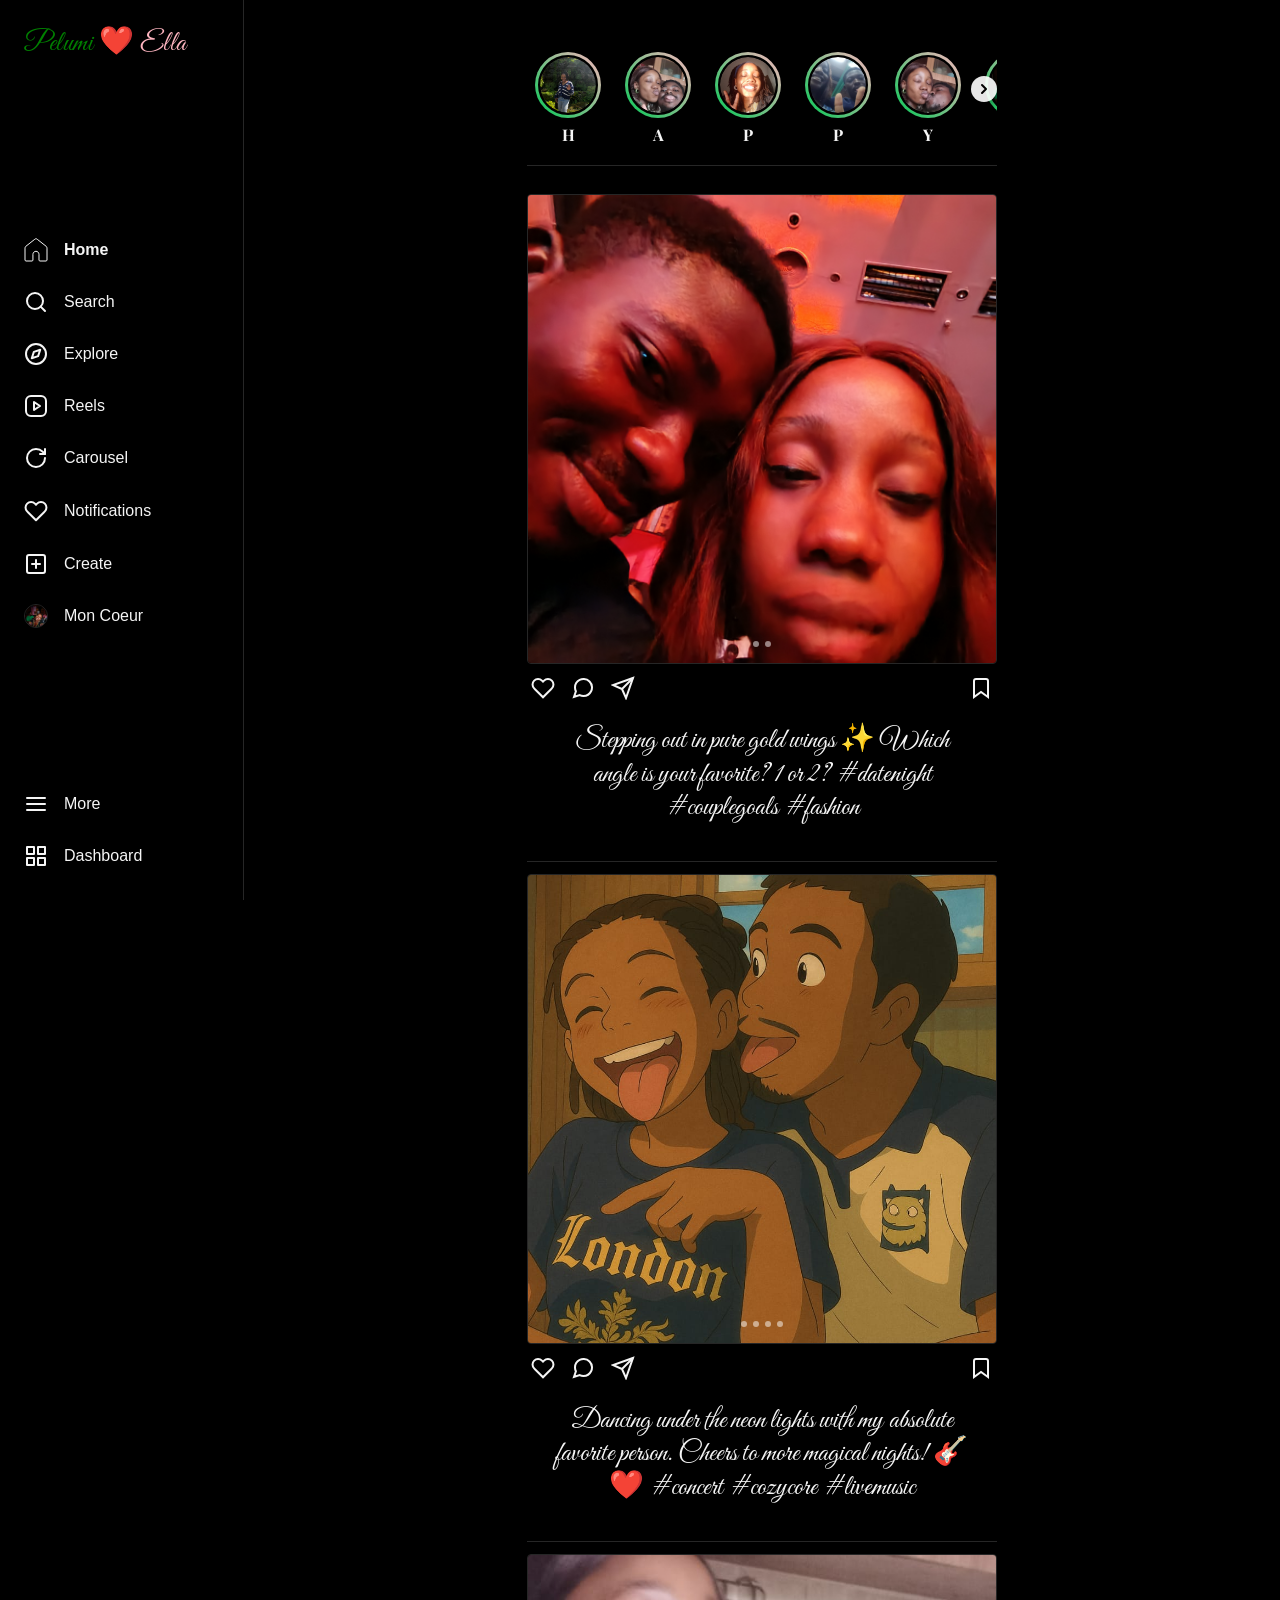
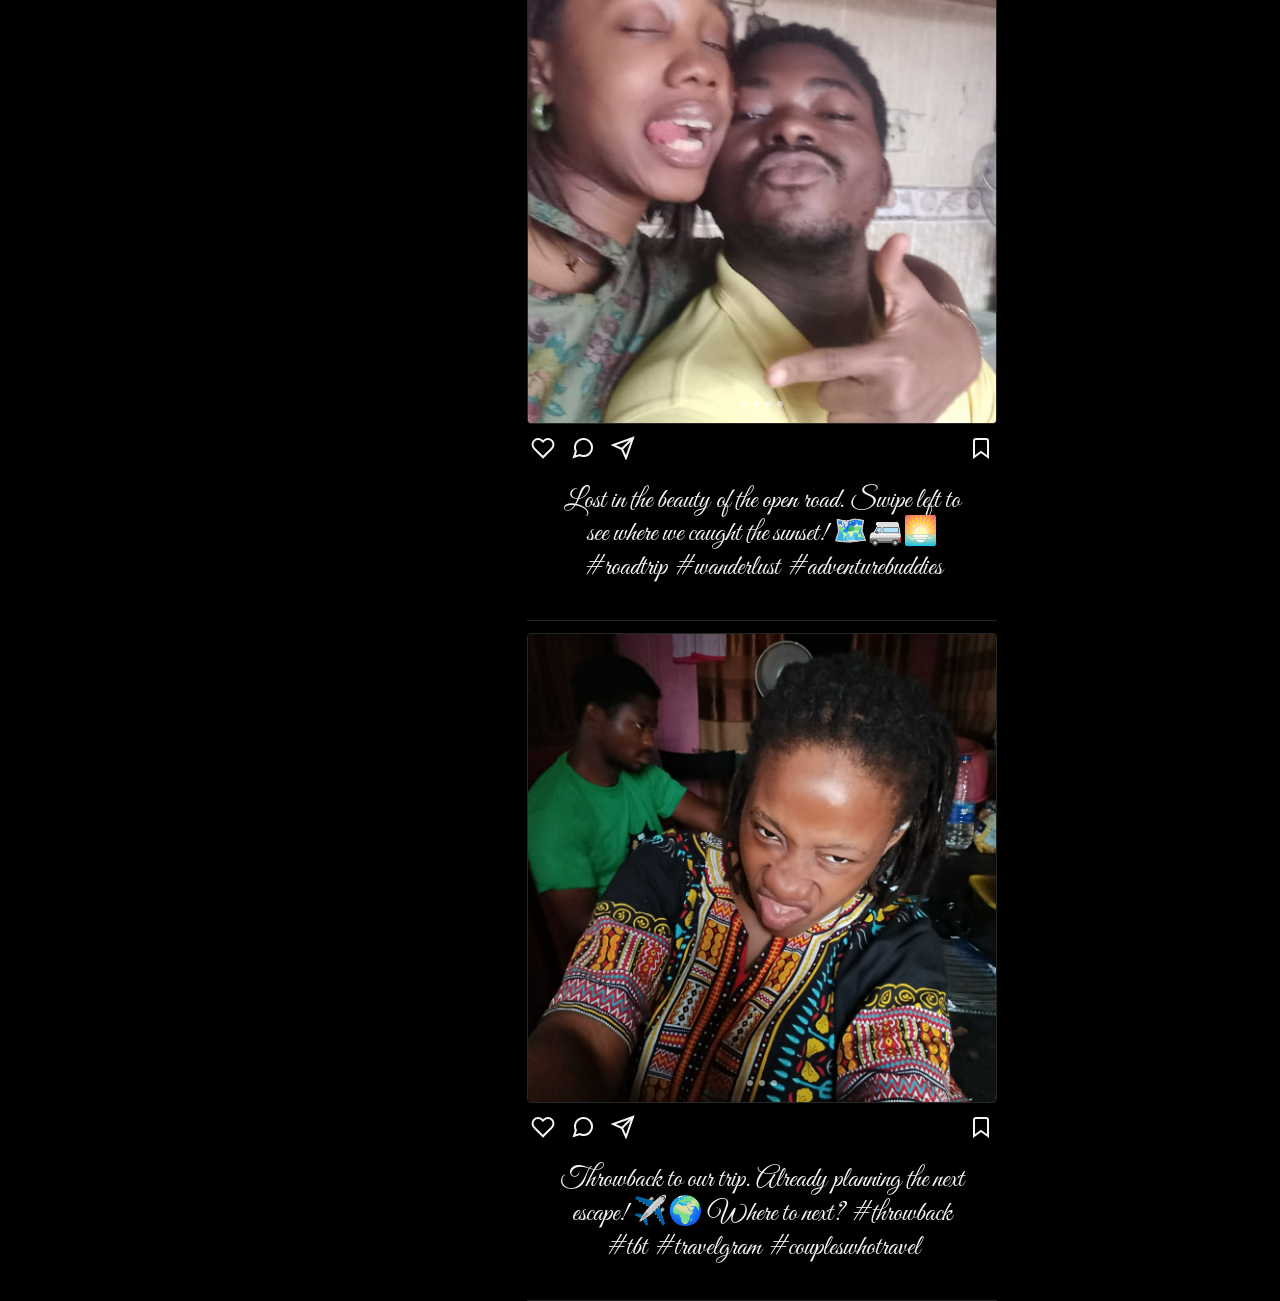
==== commit 8804f2b0: "Implement 3D Spinning Carousel replacing Messages" ====
--- a/index.html
+++ b/index.html
@@ -27,7 +27,8 @@
 <a href="#">
 <svg class="nav-icon active-icon" fill="currentColor" viewbox="0 0 24 24">
 <path d="M4.22 10.72a1 1 0 0 1 1.41-1.41L12 15.59l6.37-6.28a1 1 0 0 1 1.41 1.41l-7.07 7.07a1 1 0 0 1-1.41 0z" style="display:none;"></path>
-<path d="M22 23h-6.074c-.519 0-.94-.423-.94-.943V16.33c0-1.675-1.354-3.038-3.023-3.038-.807 0-1.58.324-2.148.903-.568.577-.878 1.353-.878 2.135v5.727c0 .52-.42.943-.94.943H2c-.552 0-1-.448-1-1V10.158c0-.66.26-1.293.722-1.76L10.767 1.27c.68-.68 1.786-.68 2.466 0l9.048 7.127c.46.468.72 1.1.72 1.76V22c0 .552-.448 1-1 1z"></path>
+<path d="M22 23h-6.074c-.519 0-.94-.423-.94-.943V16.33c0-1.675-1.354-3.038-3.023-3.038-.807 0-1.58.324-2.148.903-.568.577-.878 1.353-.878 2.135v5.727c0 .52-.42.943-.94.943H2c-.552 0-1-.448-1-1V10.158c0-.66.26-1.293.722-1.76L10.767 1.27c.68-.68 1.786-.68 2.466 0l9.048 7.127c.46.468.72 1.1.72 1.76V22c0 .552-.448 1-1 1z">
+</path>
 </svg>
 <span class="nav-label">Home</span>
 </a>
@@ -60,29 +61,32 @@
 </a>
 </li>
 <li>
-<a href="#">
+<a href="#" id="carousel-nav-btn">
 <div class="icon-badge-container">
 <svg class="nav-icon" fill="none" stroke="currentColor" stroke-linecap="round" stroke-linejoin="round" stroke-width="2" viewbox="0 0 24 24">
-<path d="M21 15a2 2 0 0 1-2 2H7l-4 4V5a2 2 0 0 1 2-2h14a2 2 0 0 1 2 2z"></path>
-</svg>
-<span class="badge badge-red">9+</span>
-</div>
-<span class="nav-label">Messages</span>
+<path d="M21 12a9 9 0 1 1-9-9c2.52 0 4.93 1 6.74 2.74L21 8"></path>
+<polyline points="21 3 21 8 16 8"></polyline>
+</svg>
+</div>
+<span class="nav-label">Carousel</span>
 </a>
 </li>
 <li class="nav-item-notifications">
 <a href="#" id="nav-notifications">
 <svg class="nav-icon" fill="none" stroke="currentColor" stroke-linecap="round" stroke-linejoin="round" stroke-width="2" viewbox="0 0 24 24">
-<path d="M20.84 4.61a5.5 5.5 0 0 0-7.78 0L12 5.67l-1.06-1.06a5.5 5.5 0 0 0-7.78 7.78l1.06 1.06L12 21.23l7.78-7.78 1.06-1.06a5.5 5.5 0 0 0 0-7.78z"></path>
+<path d="M20.84 4.61a5.5 5.5 0 0 0-7.78 0L12 5.67l-1.06-1.06a5.5 5.5 0 0 0-7.78 7.78l1.06 1.06L12 21.23l7.78-7.78 1.06-1.06a5.5 5.5 0 0 0 0-7.78z">
+</path>
 </svg>
 <span class="nav-label">Notifications</span>
 <div class="notif-bubble">
 <svg class="bubble-heart" fill="currentColor" viewbox="0 0 24 24">
-<path d="M12 21.35l-1.45-1.32C5.4 15.36 2 12.28 2 8.5 2 5.42 4.42 3 7.5 3c1.74 0 3.41.81 4.5 2.09C13.09 3.81 14.76 3 16.5 3 19.58 3 22 5.42 22 8.5c0 3.78-3.4 6.86-8.55 11.54L12 21.35z"></path>
+<path d="M12 21.35l-1.45-1.32C5.4 15.36 2 12.28 2 8.5 2 5.42 4.42 3 7.5 3c1.74 0 3.41.81 4.5 2.09C13.09 3.81 14.76 3 16.5 3 19.58 3 22 5.42 22 8.5c0 3.78-3.4 6.86-8.55 11.54L12 21.35z">
+</path>
 </svg>
 <span>1</span>
 <svg class="bubble-person" fill="currentColor" viewbox="0 0 24 24">
-<path d="M12 12c2.21 0 4-1.79 4-4s-1.79-4-4-4-4 1.79-4 4 1.79 4 4 4zm0 2c-2.67 0-8 1.34-8 4v2h16v-2c0-2.66-5.33-4-8-4z"></path>
+<path d="M12 12c2.21 0 4-1.79 4-4s-1.79-4-4-4-4 1.79-4 4 1.79 4 4 4zm0 2c-2.67 0-8 1.34-8 4v2h16v-2c0-2.66-5.33-4-8-4z">
+</path>
 </svg>
 <span>1</span>
 </div>
@@ -212,56 +216,64 @@
 </div>
 </div>
 <span class="story-username">I</span>
-</div><div class="story-item">
+</div>
+<div class="story-item">
 <div class="story-avatar-ring">
 <div class="story-avatar-border">
 <img alt="soulmates" loading="lazy" src="assets/IMG-20260305-WA0013.jpg"/>
 </div>
 </div>
 <span class="story-username">V</span>
-</div><div class="story-item">
+</div>
+<div class="story-item">
 <div class="story-avatar-ring">
 <div class="story-avatar-border">
 <img alt="soulmates" loading="lazy" src="assets/IMG-20260305-WA0013.jpg"/>
 </div>
 </div>
 <span class="story-username">E</span>
-</div><div class="story-item">
+</div>
+<div class="story-item">
 <div class="story-avatar-ring">
 <div class="story-avatar-border">
 <img alt="soulmates" loading="lazy" src="assets/IMG-20260305-WA0013.jpg"/>
 </div>
 </div>
 <span class="story-username">R</span>
-</div><div class="story-item">
+</div>
+<div class="story-item">
 <div class="story-avatar-ring">
 <div class="story-avatar-border">
 <img alt="soulmates" loading="lazy" src="assets/IMG-20260305-WA0013.jpg"/>
 </div>
 </div>
 <span class="story-username">S</span>
-</div><div class="story-item">
+</div>
+<div class="story-item">
 <div class="story-avatar-ring">
 <div class="story-avatar-border">
 <img alt="soulmates" loading="lazy" src="assets/IMG-20260305-WA0013.jpg"/>
 </div>
 </div>
 <span class="story-username">A</span>
-</div><div class="story-item">
+</div>
+<div class="story-item">
 <div class="story-avatar-ring">
 <div class="story-avatar-border">
 <img alt="soulmates" loading="lazy" src="assets/IMG-20260305-WA0013.jpg"/>
 </div>
 </div>
 <span class="story-username">R</span>
-</div><div class="story-item">
+</div>
+<div class="story-item">
 <div class="story-avatar-ring">
 <div class="story-avatar-border">
 <img alt="soulmates" loading="lazy" src="assets/IMG-20260305-WA0013.jpg"/>
 </div>
 </div>
 <span class="story-username">Y</span>
-</div></div>
+</div>
+</div>
 <!-- Story Slider Navigation Buttons -->
 <button class="story-nav-btn prev-btn" id="story-prev-btn" style="opacity: 0; pointer-events: none;">
 <svg class="arrow-icon" fill="none" stroke="currentColor" stroke-linecap="round" stroke-linejoin="round" stroke-width="2" viewbox="0 0 24 24">
@@ -278,21 +290,40 @@
 <section class="posts-feed">
 <!-- POST 1: Verification, square boots photo, carousel -->
 <article class="post-card" data-post-id="1">
-<div class="post-media-wrapper"><div class="post-media-container"><div class="carousel-track"><img alt="Post 1 Slide 1" class="carousel-image" loading="lazy" onerror="this.remove()" src="assets/IMG_20251207_201541.jpg"/><img alt="Post 1 Slide 2" class="carousel-image" loading="lazy" onerror="this.remove()" src="assets/IMG-20251118-WA0078.jpg"/></div><button class="carousel-btn carousel-prev"><svg fill="currentColor" height="16" viewbox="0 0 24 24" width="16"><path d="M15.41 16.59 10.83 12l4.58-4.59L14 6l-6 6 6 6 1.41-1.41z"></path></svg></button><button class="carousel-btn carousel-next"><svg fill="currentColor" height="16" viewbox="0 0 24 24" width="16"><path d="M8.59 16.59 13.17 12 8.59 7.41 10 6l6 6-6 6-1.41-1.41z"></path></svg></button><div class="carousel-pagination"><div class="carousel-dot active"></div><div class="carousel-dot"></div></div><div class="double-tap-heart"><svg fill="currentColor" viewbox="0 0 24 24"><path d="M12 21.35l-1.45-1.32C5.4 15.36 2 12.28 2 8.5 2 5.42 4.42 3 7.5 3c1.74 0 3.41.81 4.5 2.09C13.09 3.81 14.76 3 16.5 3 19.58 3 22 5.42 22 8.5c0 3.78-3.4 6.86-8.55 11.54L12 21.35z"></path></svg></div></div></div>
+<div class="post-media-wrapper">
+<div class="post-media-container">
+<div class="carousel-track"><img alt="Post 1 Slide 1" class="carousel-image" loading="lazy" onerror="this.remove()" src="assets/IMG_20251207_201541.jpg"/><img alt="Post 1 Slide 2" class="carousel-image" loading="lazy" onerror="this.remove()" src="assets/IMG-20251118-WA0078.jpg"/></div><button class="carousel-btn carousel-prev"><svg fill="currentColor" height="16" viewbox="0 0 24 24" width="16">
+<path d="M15.41 16.59 10.83 12l4.58-4.59L14 6l-6 6 6 6 1.41-1.41z"></path>
+</svg></button><button class="carousel-btn carousel-next"><svg fill="currentColor" height="16" viewbox="0 0 24 24" width="16">
+<path d="M8.59 16.59 13.17 12 8.59 7.41 10 6l6 6-6 6-1.41-1.41z"></path>
+</svg></button>
+<div class="carousel-pagination">
+<div class="carousel-dot active"></div>
+<div class="carousel-dot"></div>
+</div>
+<div class="double-tap-heart"><svg fill="currentColor" viewbox="0 0 24 24">
+<path d="M12 21.35l-1.45-1.32C5.4 15.36 2 12.28 2 8.5 2 5.42 4.42 3 7.5 3c1.74 0 3.41.81 4.5 2.09C13.09 3.81 14.76 3 16.5 3 19.58 3 22 5.42 22 8.5c0 3.78-3.4 6.86-8.55 11.54L12 21.35z">
+</path>
+</svg></div>
+</div>
+</div>
 <!-- Interaction Bar -->
 <div class="post-interactions">
 <div class="interactions-left">
 <button class="interaction-btn like-btn" onclick="toggleLike(1)">
 <svg class="heart-icon-outline" fill="none" stroke="currentColor" stroke-width="2" viewbox="0 0 24 24">
-<path d="M20.84 4.61a5.5 5.5 0 0 0-7.78 0L12 5.67l-1.06-1.06a5.5 5.5 0 0 0-7.78 7.78l1.06 1.06L12 21.23l7.78-7.78 1.06-1.06a5.5 5.5 0 0 0 0-7.78z"></path>
+<path d="M20.84 4.61a5.5 5.5 0 0 0-7.78 0L12 5.67l-1.06-1.06a5.5 5.5 0 0 0-7.78 7.78l1.06 1.06L12 21.23l7.78-7.78 1.06-1.06a5.5 5.5 0 0 0 0-7.78z">
+</path>
 </svg>
 <svg class="heart-icon-filled" fill="#ff3040" style="display:none;" viewbox="0 0 24 24">
-<path d="M12 21.35l-1.45-1.32C5.4 15.36 2 12.28 2 8.5 2 5.42 4.42 3 7.5 3c1.74 0 3.41.81 4.5 2.09C13.09 3.81 14.76 3 16.5 3 19.58 3 22 5.42 22 8.5c0 3.78-3.4 6.86-8.55 11.54L12 21.35z"></path>
+<path d="M12 21.35l-1.45-1.32C5.4 15.36 2 12.28 2 8.5 2 5.42 4.42 3 7.5 3c1.74 0 3.41.81 4.5 2.09C13.09 3.81 14.76 3 16.5 3 19.58 3 22 5.42 22 8.5c0 3.78-3.4 6.86-8.55 11.54L12 21.35z">
+</path>
 </svg>
 </button>
 <button class="interaction-btn comment-btn">
 <svg fill="none" stroke="currentColor" stroke-width="2" viewbox="0 0 24 24">
-<path d="M21 11.5a8.38 8.38 0 0 1-.9 3.8 8.5 8.5 0 0 1-7.6 4.7 8.38 8.38 0 0 1-3.8-.9L3 21l1.9-5.7a8.38 8.38 0 0 1-.9-3.8 8.5 8.5 0 0 1 4.7-7.6 8.38 8.38 0 0 1 3.8-.9h.5a8.48 8.48 0 0 1 8 8v.5z"></path>
+<path d="M21 11.5a8.38 8.38 0 0 1-.9 3.8 8.5 8.5 0 0 1-7.6 4.7 8.38 8.38 0 0 1-3.8-.9L3 21l1.9-5.7a8.38 8.38 0 0 1-.9-3.8 8.5 8.5 0 0 1 4.7-7.6 8.38 8.38 0 0 1 3.8-.9h.5a8.48 8.48 0 0 1 8 8v.5z">
+</path>
 </svg>
 </button>
 <button class="interaction-btn share-btn">
@@ -324,20 +355,41 @@
 </article>
 <!-- POST 2: Cozy Date Night -->
 <article class="post-card" data-post-id="2">
-<div class="post-media-wrapper"><div class="post-media-container"><div class="carousel-track"><img alt="Post 2 Slide 1" class="carousel-image" loading="lazy" onerror="this.remove()" src="assets/IMG-20251118-WA0081.jpg"/><img alt="Post 2 Slide 2" class="carousel-image" loading="lazy" onerror="this.remove()" src="assets/IMG-20251208-WA0016.jpg"/><img alt="Post 2 Slide 3" class="carousel-image" loading="lazy" onerror="this.remove()" src="assets/IMG-20260731-WA0152.jpg"/><img alt="Post 2 Slide 4" class="carousel-image" loading="lazy" onerror="this.remove()" src="assets/IMG-20251230-WA0019.jpg"/></div><button class="carousel-btn carousel-prev"><svg fill="currentColor" height="16" viewbox="0 0 24 24" width="16"><path d="M15.41 16.59 10.83 12l4.58-4.59L14 6l-6 6 6 6 1.41-1.41z"></path></svg></button><button class="carousel-btn carousel-next"><svg fill="currentColor" height="16" viewbox="0 0 24 24" width="16"><path d="M8.59 16.59 13.17 12 8.59 7.41 10 6l6 6-6 6-1.41-1.41z"></path></svg></button><div class="carousel-pagination"><div class="carousel-dot active"></div><div class="carousel-dot"></div><div class="carousel-dot"></div><div class="carousel-dot"></div></div><div class="double-tap-heart"><svg fill="currentColor" viewbox="0 0 24 24"><path d="M12 21.35l-1.45-1.32C5.4 15.36 2 12.28 2 8.5 2 5.42 4.42 3 7.5 3c1.74 0 3.41.81 4.5 2.09C13.09 3.81 14.76 3 16.5 3 19.58 3 22 5.42 22 8.5c0 3.78-3.4 6.86-8.55 11.54L12 21.35z"></path></svg></div></div></div>
+<div class="post-media-wrapper">
+<div class="post-media-container">
+<div class="carousel-track"><img alt="Post 2 Slide 1" class="carousel-image" loading="lazy" onerror="this.remove()" src="assets/IMG-20251118-WA0081.jpg"/><img alt="Post 2 Slide 2" class="carousel-image" loading="lazy" onerror="this.remove()" src="assets/IMG-20251208-WA0016.jpg"/><img alt="Post 2 Slide 3" class="carousel-image" loading="lazy" onerror="this.remove()" src="assets/IMG-20260731-WA0152.jpg"/><img alt="Post 2 Slide 4" class="carousel-image" loading="lazy" onerror="this.remove()" src="assets/IMG-20251230-WA0019.jpg"/></div><button class="carousel-btn carousel-prev"><svg fill="currentColor" height="16" viewbox="0 0 24 24" width="16">
+<path d="M15.41 16.59 10.83 12l4.58-4.59L14 6l-6 6 6 6 1.41-1.41z"></path>
+</svg></button><button class="carousel-btn carousel-next"><svg fill="currentColor" height="16" viewbox="0 0 24 24" width="16">
+<path d="M8.59 16.59 13.17 12 8.59 7.41 10 6l6 6-6 6-1.41-1.41z"></path>
+</svg></button>
+<div class="carousel-pagination">
+<div class="carousel-dot active"></div>
+<div class="carousel-dot"></div>
+<div class="carousel-dot"></div>
+<div class="carousel-dot"></div>
+</div>
+<div class="double-tap-heart"><svg fill="currentColor" viewbox="0 0 24 24">
+<path d="M12 21.35l-1.45-1.32C5.4 15.36 2 12.28 2 8.5 2 5.42 4.42 3 7.5 3c1.74 0 3.41.81 4.5 2.09C13.09 3.81 14.76 3 16.5 3 19.58 3 22 5.42 22 8.5c0 3.78-3.4 6.86-8.55 11.54L12 21.35z">
+</path>
+</svg></div>
+</div>
+</div>
 <div class="post-interactions">
 <div class="interactions-left">
 <button class="interaction-btn like-btn" onclick="toggleLike(2)">
 <svg class="heart-icon-outline" fill="none" stroke="currentColor" stroke-width="2" viewbox="0 0 24 24">
-<path d="M20.84 4.61a5.5 5.5 0 0 0-7.78 0L12 5.67l-1.06-1.06a5.5 5.5 0 0 0-7.78 7.78l1.06 1.06L12 21.23l7.78-7.78 1.06-1.06a5.5 5.5 0 0 0 0-7.78z"></path>
+<path d="M20.84 4.61a5.5 5.5 0 0 0-7.78 0L12 5.67l-1.06-1.06a5.5 5.5 0 0 0-7.78 7.78l1.06 1.06L12 21.23l7.78-7.78 1.06-1.06a5.5 5.5 0 0 0 0-7.78z">
+</path>
 </svg>
 <svg class="heart-icon-filled" fill="#ff3040" style="display:none;" viewbox="0 0 24 24">
-<path d="M12 21.35l-1.45-1.32C5.4 15.36 2 12.28 2 8.5 2 5.42 4.42 3 7.5 3c1.74 0 3.41.81 4.5 2.09C13.09 3.81 14.76 3 16.5 3 19.58 3 22 5.42 22 8.5c0 3.78-3.4 6.86-8.55 11.54L12 21.35z"></path>
+<path d="M12 21.35l-1.45-1.32C5.4 15.36 2 12.28 2 8.5 2 5.42 4.42 3 7.5 3c1.74 0 3.41.81 4.5 2.09C13.09 3.81 14.76 3 16.5 3 19.58 3 22 5.42 22 8.5c0 3.78-3.4 6.86-8.55 11.54L12 21.35z">
+</path>
 </svg>
 </button>
 <button class="interaction-btn comment-btn">
 <svg fill="none" stroke="currentColor" stroke-width="2" viewbox="0 0 24 24">
-<path d="M21 11.5a8.38 8.38 0 0 1-.9 3.8 8.5 8.5 0 0 1-7.6 4.7 8.38 8.38 0 0 1-3.8-.9L3 21l1.9-5.7a8.38 8.38 0 0 1-.9-3.8 8.5 8.5 0 0 1 4.7-7.6 8.38 8.38 0 0 1 3.8-.9h.5a8.48 8.48 0 0 1 8 8v.5z"></path>
+<path d="M21 11.5a8.38 8.38 0 0 1-.9 3.8 8.5 8.5 0 0 1-7.6 4.7 8.38 8.38 0 0 1-3.8-.9L3 21l1.9-5.7a8.38 8.38 0 0 1-.9-3.8 8.5 8.5 0 0 1 4.7-7.6 8.38 8.38 0 0 1 3.8-.9h.5a8.48 8.48 0 0 1 8 8v.5z">
+</path>
 </svg>
 </button>
 <button class="interaction-btn share-btn">
@@ -361,26 +413,48 @@
 <div class="post-details">
 <div class="post-caption centered-caption">
 
-                Dancing under the neon lights with my absolute favorite person. Cheers to more magical nights! 🎸❤️ #concert #cozycore #livemusic
+                Dancing under the neon lights with my absolute favorite person. Cheers to more magical nights! 🎸❤️
+                #concert #cozycore #livemusic
               </div>
 </div>
 </article>
 <!-- POST 3: Coffee Shop Travel Date -->
 <article class="post-card" data-post-id="3">
-<div class="post-media-wrapper"><div class="post-media-container"><div class="carousel-track"><img alt="Post 3 Slide 1" class="carousel-image" loading="lazy" onerror="this.remove()" src="assets/IMG-20260731-WA0156.jpg"/><img alt="Post 3 Slide 2" class="carousel-image" loading="lazy" onerror="this.remove()" src="assets/IMG_20251115_172802.jpg"/><img alt="Post 3 Slide 3" class="carousel-image" loading="lazy" onerror="this.remove()" src="assets/IMG_20251115_172800.jpg"/><img alt="Post 3 Slide 4" class="carousel-image" loading="lazy" onerror="this.remove()" src="assets/IMG-20260423-WA0091.jpg"/></div><button class="carousel-btn carousel-prev"><svg fill="currentColor" height="16" viewbox="0 0 24 24" width="16"><path d="M15.41 16.59 10.83 12l4.58-4.59L14 6l-6 6 6 6 1.41-1.41z"></path></svg></button><button class="carousel-btn carousel-next"><svg fill="currentColor" height="16" viewbox="0 0 24 24" width="16"><path d="M8.59 16.59 13.17 12 8.59 7.41 10 6l6 6-6 6-1.41-1.41z"></path></svg></button><div class="carousel-pagination"><div class="carousel-dot active"></div><div class="carousel-dot"></div><div class="carousel-dot"></div><div class="carousel-dot"></div></div><div class="double-tap-heart"><svg fill="currentColor" viewbox="0 0 24 24"><path d="M12 21.35l-1.45-1.32C5.4 15.36 2 12.28 2 8.5 2 5.42 4.42 3 7.5 3c1.74 0 3.41.81 4.5 2.09C13.09 3.81 14.76 3 16.5 3 19.58 3 22 5.42 22 8.5c0 3.78-3.4 6.86-8.55 11.54L12 21.35z"></path></svg></div></div></div>
+<div class="post-media-wrapper">
+<div class="post-media-container">
+<div class="carousel-track"><img alt="Post 3 Slide 1" class="carousel-image" loading="lazy" onerror="this.remove()" src="assets/IMG-20260731-WA0156.jpg"/><img alt="Post 3 Slide 2" class="carousel-image" loading="lazy" onerror="this.remove()" src="assets/IMG_20251115_172802.jpg"/><img alt="Post 3 Slide 3" class="carousel-image" loading="lazy" onerror="this.remove()" src="assets/IMG_20251115_172800.jpg"/><img alt="Post 3 Slide 4" class="carousel-image" loading="lazy" onerror="this.remove()" src="assets/IMG-20260423-WA0091.jpg"/></div><button class="carousel-btn carousel-prev"><svg fill="currentColor" height="16" viewbox="0 0 24 24" width="16">
+<path d="M15.41 16.59 10.83 12l4.58-4.59L14 6l-6 6 6 6 1.41-1.41z"></path>
+</svg></button><button class="carousel-btn carousel-next"><svg fill="currentColor" height="16" viewbox="0 0 24 24" width="16">
+<path d="M8.59 16.59 13.17 12 8.59 7.41 10 6l6 6-6 6-1.41-1.41z"></path>
+</svg></button>
+<div class="carousel-pagination">
+<div class="carousel-dot active"></div>
+<div class="carousel-dot"></div>
+<div class="carousel-dot"></div>
+<div class="carousel-dot"></div>
+</div>
+<div class="double-tap-heart"><svg fill="currentColor" viewbox="0 0 24 24">
+<path d="M12 21.35l-1.45-1.32C5.4 15.36 2 12.28 2 8.5 2 5.42 4.42 3 7.5 3c1.74 0 3.41.81 4.5 2.09C13.09 3.81 14.76 3 16.5 3 19.58 3 22 5.42 22 8.5c0 3.78-3.4 6.86-8.55 11.54L12 21.35z">
+</path>
+</svg></div>
+</div>
+</div>
 <div class="post-interactions">
 <div class="interactions-left">
 <button class="interaction-btn like-btn" onclick="toggleLike(3)">
 <svg class="heart-icon-outline" fill="none" stroke="currentColor" stroke-width="2" viewbox="0 0 24 24">
-<path d="M20.84 4.61a5.5 5.5 0 0 0-7.78 0L12 5.67l-1.06-1.06a5.5 5.5 0 0 0-7.78 7.78l1.06 1.06L12 21.23l7.78-7.78 1.06-1.06a5.5 5.5 0 0 0 0-7.78z"></path>
+<path d="M20.84 4.61a5.5 5.5 0 0 0-7.78 0L12 5.67l-1.06-1.06a5.5 5.5 0 0 0-7.78 7.78l1.06 1.06L12 21.23l7.78-7.78 1.06-1.06a5.5 5.5 0 0 0 0-7.78z">
+</path>
 </svg>
 <svg class="heart-icon-filled" fill="#ff3040" style="display:none;" viewbox="0 0 24 24">
-<path d="M12 21.35l-1.45-1.32C5.4 15.36 2 12.28 2 8.5 2 5.42 4.42 3 7.5 3c1.74 0 3.41.81 4.5 2.09C13.09 3.81 14.76 3 16.5 3 19.58 3 22 5.42 22 8.5c0 3.78-3.4 6.86-8.55 11.54L12 21.35z"></path>
+<path d="M12 21.35l-1.45-1.32C5.4 15.36 2 12.28 2 8.5 2 5.42 4.42 3 7.5 3c1.74 0 3.41.81 4.5 2.09C13.09 3.81 14.76 3 16.5 3 19.58 3 22 5.42 22 8.5c0 3.78-3.4 6.86-8.55 11.54L12 21.35z">
+</path>
 </svg>
 </button>
 <button class="interaction-btn comment-btn">
 <svg fill="none" stroke="currentColor" stroke-width="2" viewbox="0 0 24 24">
-<path d="M21 11.5a8.38 8.38 0 0 1-.9 3.8 8.5 8.5 0 0 1-7.6 4.7 8.38 8.38 0 0 1-3.8-.9L3 21l1.9-5.7a8.38 8.38 0 0 1-.9-3.8 8.5 8.5 0 0 1 4.7-7.6 8.38 8.38 0 0 1 3.8-.9h.5a8.48 8.48 0 0 1 8 8v.5z"></path>
+<path d="M21 11.5a8.38 8.38 0 0 1-.9 3.8 8.5 8.5 0 0 1-7.6 4.7 8.38 8.38 0 0 1-3.8-.9L3 21l1.9-5.7a8.38 8.38 0 0 1-.9-3.8 8.5 8.5 0 0 1 4.7-7.6 8.38 8.38 0 0 1 3.8-.9h.5a8.48 8.48 0 0 1 8 8v.5z">
+</path>
 </svg>
 </button>
 <button class="interaction-btn share-btn">
@@ -404,26 +478,47 @@
 <div class="post-details">
 <div class="post-caption centered-caption">
 
-                Lost in the beauty of the open road. Swipe left to see where we caught the sunset! 🗺️🚐🌅 #roadtrip #wanderlust #adventurebuddies
+                Lost in the beauty of the open road. Swipe left to see where we caught the sunset! 🗺️🚐🌅 #roadtrip
+                #wanderlust #adventurebuddies
               </div>
 </div>
 </article>
 <!-- POST 4: Throwback to our trip -->
 <article class="post-card" data-post-id="4">
-<div class="post-media-wrapper"><div class="post-media-container"><div class="carousel-track"><img alt="Post 4 Slide 1" class="carousel-image" loading="lazy" onerror="this.remove()" src="assets/IMG_20251115_172756.jpg"/><img alt="Post 4 Slide 2" class="carousel-image" loading="lazy" onerror="this.remove()" src="assets/IMG_20251115_172733.jpg"/><img alt="Post 4 Slide 3" class="carousel-image" loading="lazy" onerror="this.remove()" src="assets/IMG_20250414_185437.jpg"/></div><button class="carousel-btn carousel-prev"><svg fill="currentColor" height="16" viewbox="0 0 24 24" width="16"><path d="M15.41 16.59 10.83 12l4.58-4.59L14 6l-6 6 6 6 1.41-1.41z"></path></svg></button><button class="carousel-btn carousel-next"><svg fill="currentColor" height="16" viewbox="0 0 24 24" width="16"><path d="M8.59 16.59 13.17 12 8.59 7.41 10 6l6 6-6 6-1.41-1.41z"></path></svg></button><div class="carousel-pagination"><div class="carousel-dot active"></div><div class="carousel-dot"></div><div class="carousel-dot"></div></div><div class="double-tap-heart"><svg fill="currentColor" viewbox="0 0 24 24"><path d="M12 21.35l-1.45-1.32C5.4 15.36 2 12.28 2 8.5 2 5.42 4.42 3 7.5 3c1.74 0 3.41.81 4.5 2.09C13.09 3.81 14.76 3 16.5 3 19.58 3 22 5.42 22 8.5c0 3.78-3.4 6.86-8.55 11.54L12 21.35z"></path></svg></div></div></div>
+<div class="post-media-wrapper">
+<div class="post-media-container">
+<div class="carousel-track"><img alt="Post 4 Slide 1" class="carousel-image" loading="lazy" onerror="this.remove()" src="assets/IMG_20251115_172756.jpg"/><img alt="Post 4 Slide 2" class="carousel-image" loading="lazy" onerror="this.remove()" src="assets/IMG_20251115_172733.jpg"/><img alt="Post 4 Slide 3" class="carousel-image" loading="lazy" onerror="this.remove()" src="assets/IMG_20250414_185437.jpg"/></div><button class="carousel-btn carousel-prev"><svg fill="currentColor" height="16" viewbox="0 0 24 24" width="16">
+<path d="M15.41 16.59 10.83 12l4.58-4.59L14 6l-6 6 6 6 1.41-1.41z"></path>
+</svg></button><button class="carousel-btn carousel-next"><svg fill="currentColor" height="16" viewbox="0 0 24 24" width="16">
+<path d="M8.59 16.59 13.17 12 8.59 7.41 10 6l6 6-6 6-1.41-1.41z"></path>
+</svg></button>
+<div class="carousel-pagination">
+<div class="carousel-dot active"></div>
+<div class="carousel-dot"></div>
+<div class="carousel-dot"></div>
+</div>
+<div class="double-tap-heart"><svg fill="currentColor" viewbox="0 0 24 24">
+<path d="M12 21.35l-1.45-1.32C5.4 15.36 2 12.28 2 8.5 2 5.42 4.42 3 7.5 3c1.74 0 3.41.81 4.5 2.09C13.09 3.81 14.76 3 16.5 3 19.58 3 22 5.42 22 8.5c0 3.78-3.4 6.86-8.55 11.54L12 21.35z">
+</path>
+</svg></div>
+</div>
+</div>
 <div class="post-interactions">
 <div class="interactions-left">
 <button class="interaction-btn like-btn" onclick="toggleLike(4)">
 <svg class="heart-icon-outline" fill="none" stroke="currentColor" stroke-width="2" viewbox="0 0 24 24">
-<path d="M20.84 4.61a5.5 5.5 0 0 0-7.78 0L12 5.67l-1.06-1.06a5.5 5.5 0 0 0-7.78 7.78l1.06 1.06L12 21.23l7.78-7.78 1.06-1.06a5.5 5.5 0 0 0 0-7.78z"></path>
+<path d="M20.84 4.61a5.5 5.5 0 0 0-7.78 0L12 5.67l-1.06-1.06a5.5 5.5 0 0 0-7.78 7.78l1.06 1.06L12 21.23l7.78-7.78 1.06-1.06a5.5 5.5 0 0 0 0-7.78z">
+</path>
 </svg>
 <svg class="heart-icon-filled" fill="#ff3040" style="display:none;" viewbox="0 0 24 24">
-<path d="M12 21.35l-1.45-1.32C5.4 15.36 2 12.28 2 8.5 2 5.42 4.42 3 7.5 3c1.74 0 3.41.81 4.5 2.09C13.09 3.81 14.76 3 16.5 3 19.58 3 22 5.42 22 8.5c0 3.78-3.4 6.86-8.55 11.54L12 21.35z"></path>
+<path d="M12 21.35l-1.45-1.32C5.4 15.36 2 12.28 2 8.5 2 5.42 4.42 3 7.5 3c1.74 0 3.41.81 4.5 2.09C13.09 3.81 14.76 3 16.5 3 19.58 3 22 5.42 22 8.5c0 3.78-3.4 6.86-8.55 11.54L12 21.35z">
+</path>
 </svg>
 </button>
 <button class="interaction-btn comment-btn">
 <svg fill="none" stroke="currentColor" stroke-width="2" viewbox="0 0 24 24">
-<path d="M21 11.5a8.38 8.38 0 0 1-.9 3.8 8.5 8.5 0 0 1-7.6 4.7 8.38 8.38 0 0 1-3.8-.9L3 21l1.9-5.7a8.38 8.38 0 0 1-.9-3.8 8.5 8.5 0 0 1 4.7-7.6 8.38 8.38 0 0 1 3.8-.9h.5a8.48 8.48 0 0 1 8 8v.5z"></path>
+<path d="M21 11.5a8.38 8.38 0 0 1-.9 3.8 8.5 8.5 0 0 1-7.6 4.7 8.38 8.38 0 0 1-3.8-.9L3 21l1.9-5.7a8.38 8.38 0 0 1-.9-3.8 8.5 8.5 0 0 1 4.7-7.6 8.38 8.38 0 0 1 3.8-.9h.5a8.48 8.48 0 0 1 8 8v.5z">
+</path>
 </svg>
 </button>
 <button class="interaction-btn share-btn">
@@ -447,7 +542,8 @@
 <div class="post-details">
 <div class="post-caption centered-caption">
 
-                Throwback to our trip. Already planning the next escape! ✈️🌍 Where to next? #throwback #tbt #travelgram #coupleswhotravel
+                Throwback to our trip. Already planning the next escape! ✈️🌍 Where to next? #throwback #tbt #travelgram
+                #coupleswhotravel
               </div>
 </div>
 </article>
@@ -457,5 +553,22 @@
 </div>
 <script src="hearts.js"></script>
 <script src="app.js"></script>
+
+<div class="hidden" id="carousel-modal">
+<div class="carousel-close" onclick="closeCarousel()">✕</div>
+<div class="scene">
+<div class="carousel-3d">
+<div class="carousel__cell"><img loading="lazy" src="assets/IMG-20251118-WA0078.jpg"/></div>
+<div class="carousel__cell"><img loading="lazy" src="assets/IMG-20251208-WA0016.jpg"/></div>
+<div class="carousel__cell"><img loading="lazy" src="assets/IMG-20260305-WA0011.jpg"/></div>
+<div class="carousel__cell"><img loading="lazy" src="assets/IMG-20260423-WA0091.jpg"/></div>
+<div class="carousel__cell"><img loading="lazy" src="assets/IMG-20260505-WA0150.jpg"/></div>
+<div class="carousel__cell"><img loading="lazy" src="assets/IMG-20260505-WA0254.jpg"/></div>
+<div class="carousel__cell"><img loading="lazy" src="assets/IMG_20250414_185437.jpg"/></div>
+<div class="carousel__cell"><img loading="lazy" src="assets/IMG_20251207_201549.jpg"/></div>
+</div>
+</div>
+</div>
+<audio id="laufey-carousel-audio" loop="" src="assets/Laufey_-_Carousel_(mp3.pm).mp3"></audio>
 </body>
-</html>
+</html>
--- a/style.css
+++ b/style.css
@@ -1394,3 +1394,100 @@
     gap: 2px;
   }
 }
+
+/* =========================================
+   CAROUSEL MODAL (3D SPINNING)
+   ========================================= */
+#carousel-modal {
+  position: fixed;
+  inset: 0;
+  z-index: 9999;
+  background: rgba(0, 0, 0, 0.95);
+  display: flex;
+  align-items: center;
+  justify-content: center;
+  backdrop-filter: blur(10px);
+}
+
+#carousel-modal.hidden {
+  display: none !important;
+}
+
+.carousel-close {
+  position: absolute;
+  top: 24px;
+  right: 24px;
+  color: white;
+  font-size: 32px;
+  cursor: pointer;
+  z-index: 10000;
+  font-family: sans-serif;
+  user-select: none;
+}
+
+.scene {
+  width: 250px;
+  height: 350px;
+  perspective: 1200px;
+}
+
+.carousel-3d {
+  width: 100%;
+  height: 100%;
+  position: relative;
+  transform-style: preserve-3d;
+  animation: spin 20s linear infinite;
+}
+
+.carousel__cell {
+  position: absolute;
+  width: 250px;
+  height: 350px;
+  left: 0;
+  top: 0;
+  border-radius: 12px;
+  overflow: hidden;
+  box-shadow: 0 10px 20px rgba(0,0,0,0.5);
+}
+
+.carousel__cell img {
+  width: 100%;
+  height: 100%;
+  object-fit: cover;
+}
+
+/* 8 images = 360 / 8 = 45deg increments. 
+   TranslateZ approx = (250 / 2) / tan(22.5deg) = 125 / 0.414 = ~301px. Let's use 320px for some gap. */
+.carousel__cell:nth-child(1) { transform: rotateY(  0deg) translateZ(320px); }
+.carousel__cell:nth-child(2) { transform: rotateY( 45deg) translateZ(320px); }
+.carousel__cell:nth-child(3) { transform: rotateY( 90deg) translateZ(320px); }
+.carousel__cell:nth-child(4) { transform: rotateY(135deg) translateZ(320px); }
+.carousel__cell:nth-child(5) { transform: rotateY(180deg) translateZ(320px); }
+.carousel__cell:nth-child(6) { transform: rotateY(225deg) translateZ(320px); }
+.carousel__cell:nth-child(7) { transform: rotateY(270deg) translateZ(320px); }
+.carousel__cell:nth-child(8) { transform: rotateY(315deg) translateZ(320px); }
+
+@keyframes spin {
+  0%   { transform: rotateY(0deg); }
+  100% { transform: rotateY(-360deg); }
+}
+
+@media (max-width: 768px) {
+  .scene {
+    width: 180px;
+    height: 250px;
+  }
+  .carousel__cell {
+    width: 180px;
+    height: 250px;
+  }
+  /* TranslateZ = 90 / 0.414 = ~217px. Use 240px. */
+  .carousel__cell:nth-child(1) { transform: rotateY(  0deg) translateZ(240px); }
+  .carousel__cell:nth-child(2) { transform: rotateY( 45deg) translateZ(240px); }
+  .carousel__cell:nth-child(3) { transform: rotateY( 90deg) translateZ(240px); }
+  .carousel__cell:nth-child(4) { transform: rotateY(135deg) translateZ(240px); }
+  .carousel__cell:nth-child(5) { transform: rotateY(180deg) translateZ(240px); }
+  .carousel__cell:nth-child(6) { transform: rotateY(225deg) translateZ(240px); }
+  .carousel__cell:nth-child(7) { transform: rotateY(270deg) translateZ(240px); }
+  .carousel__cell:nth-child(8) { transform: rotateY(315deg) translateZ(240px); }
+}
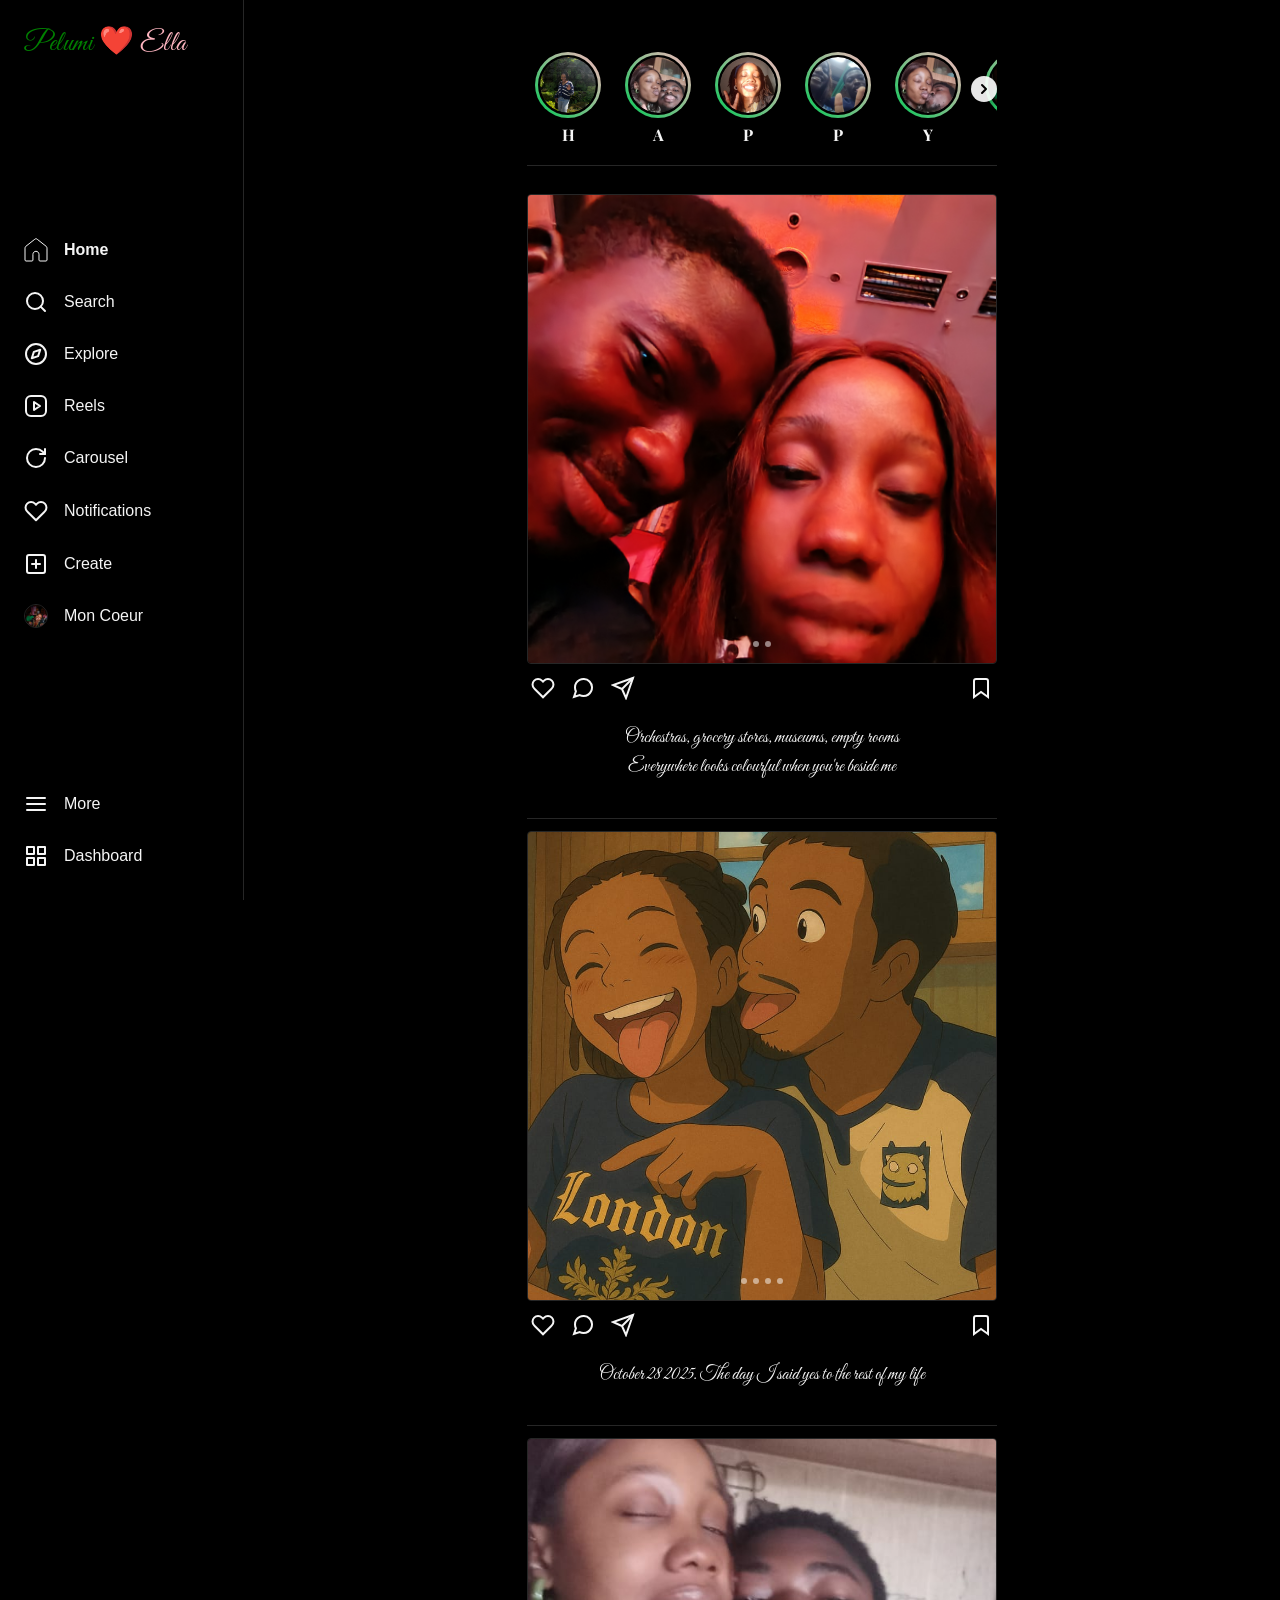
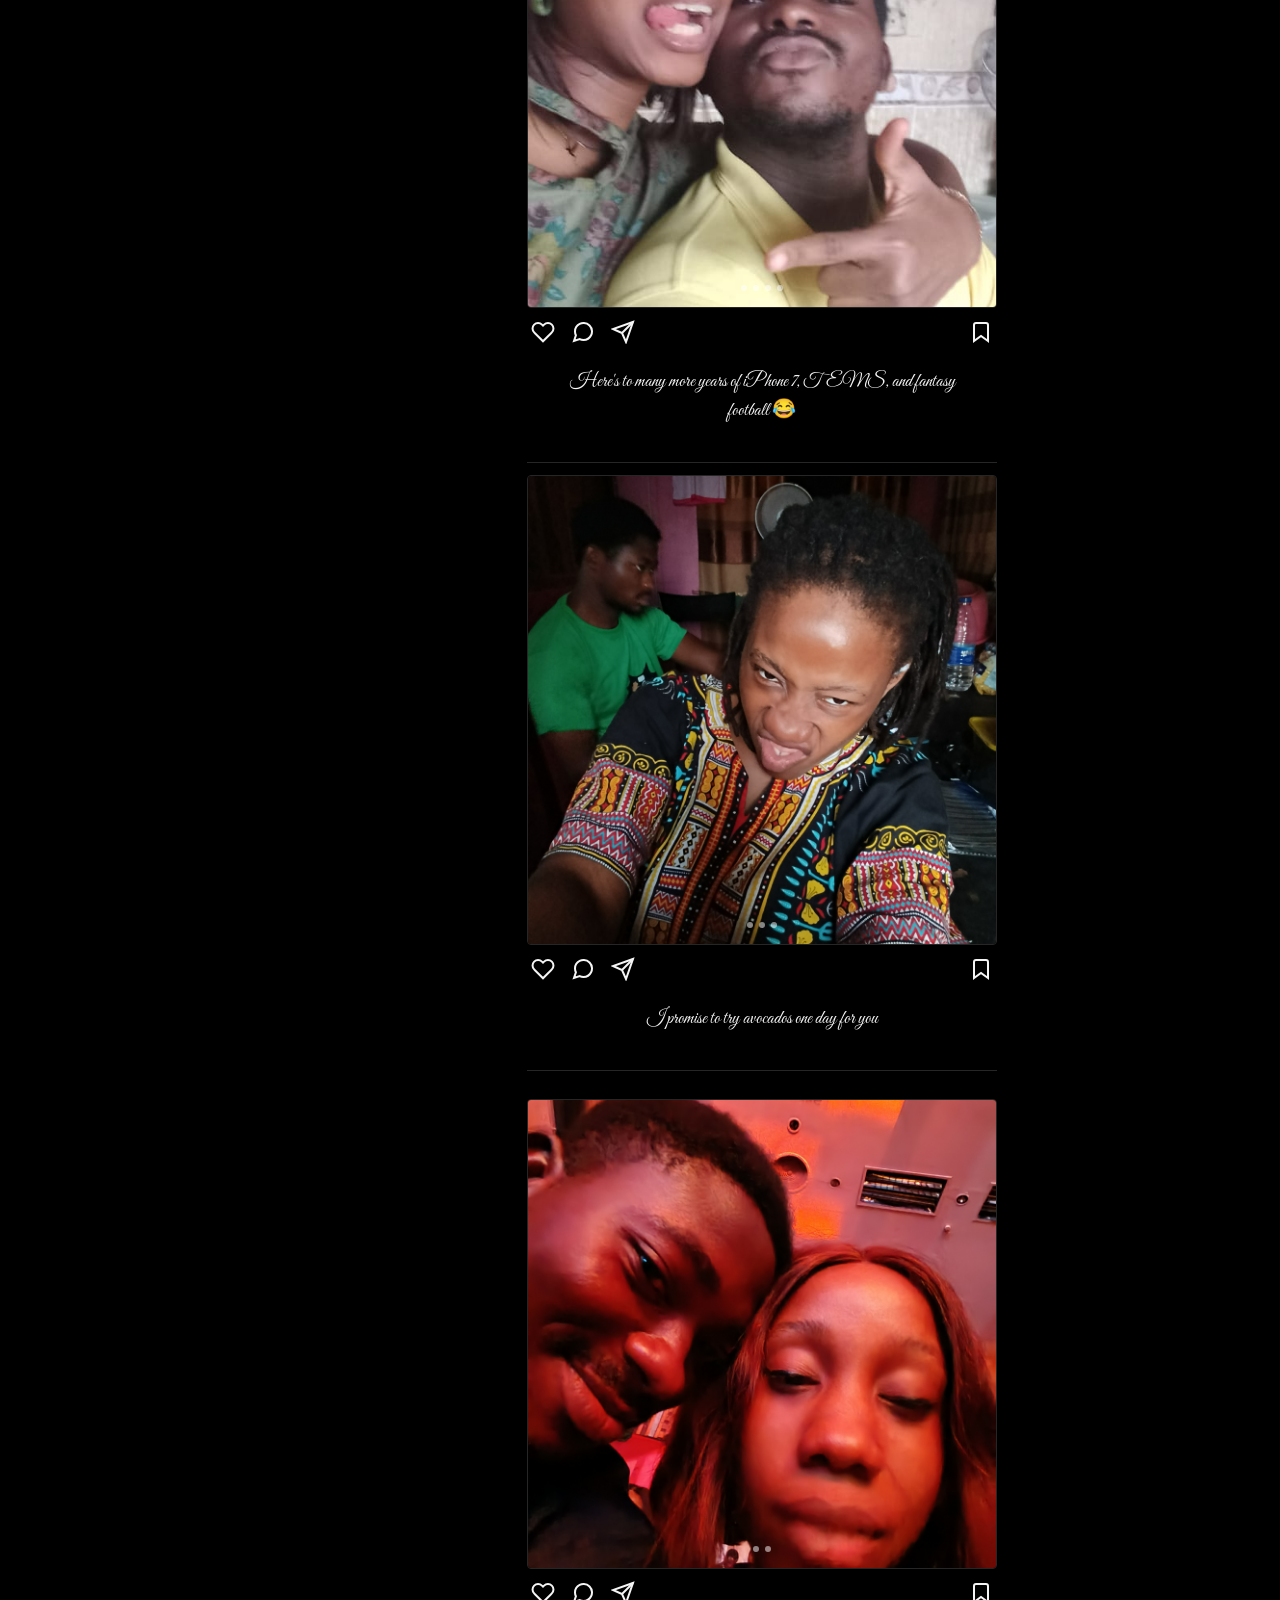
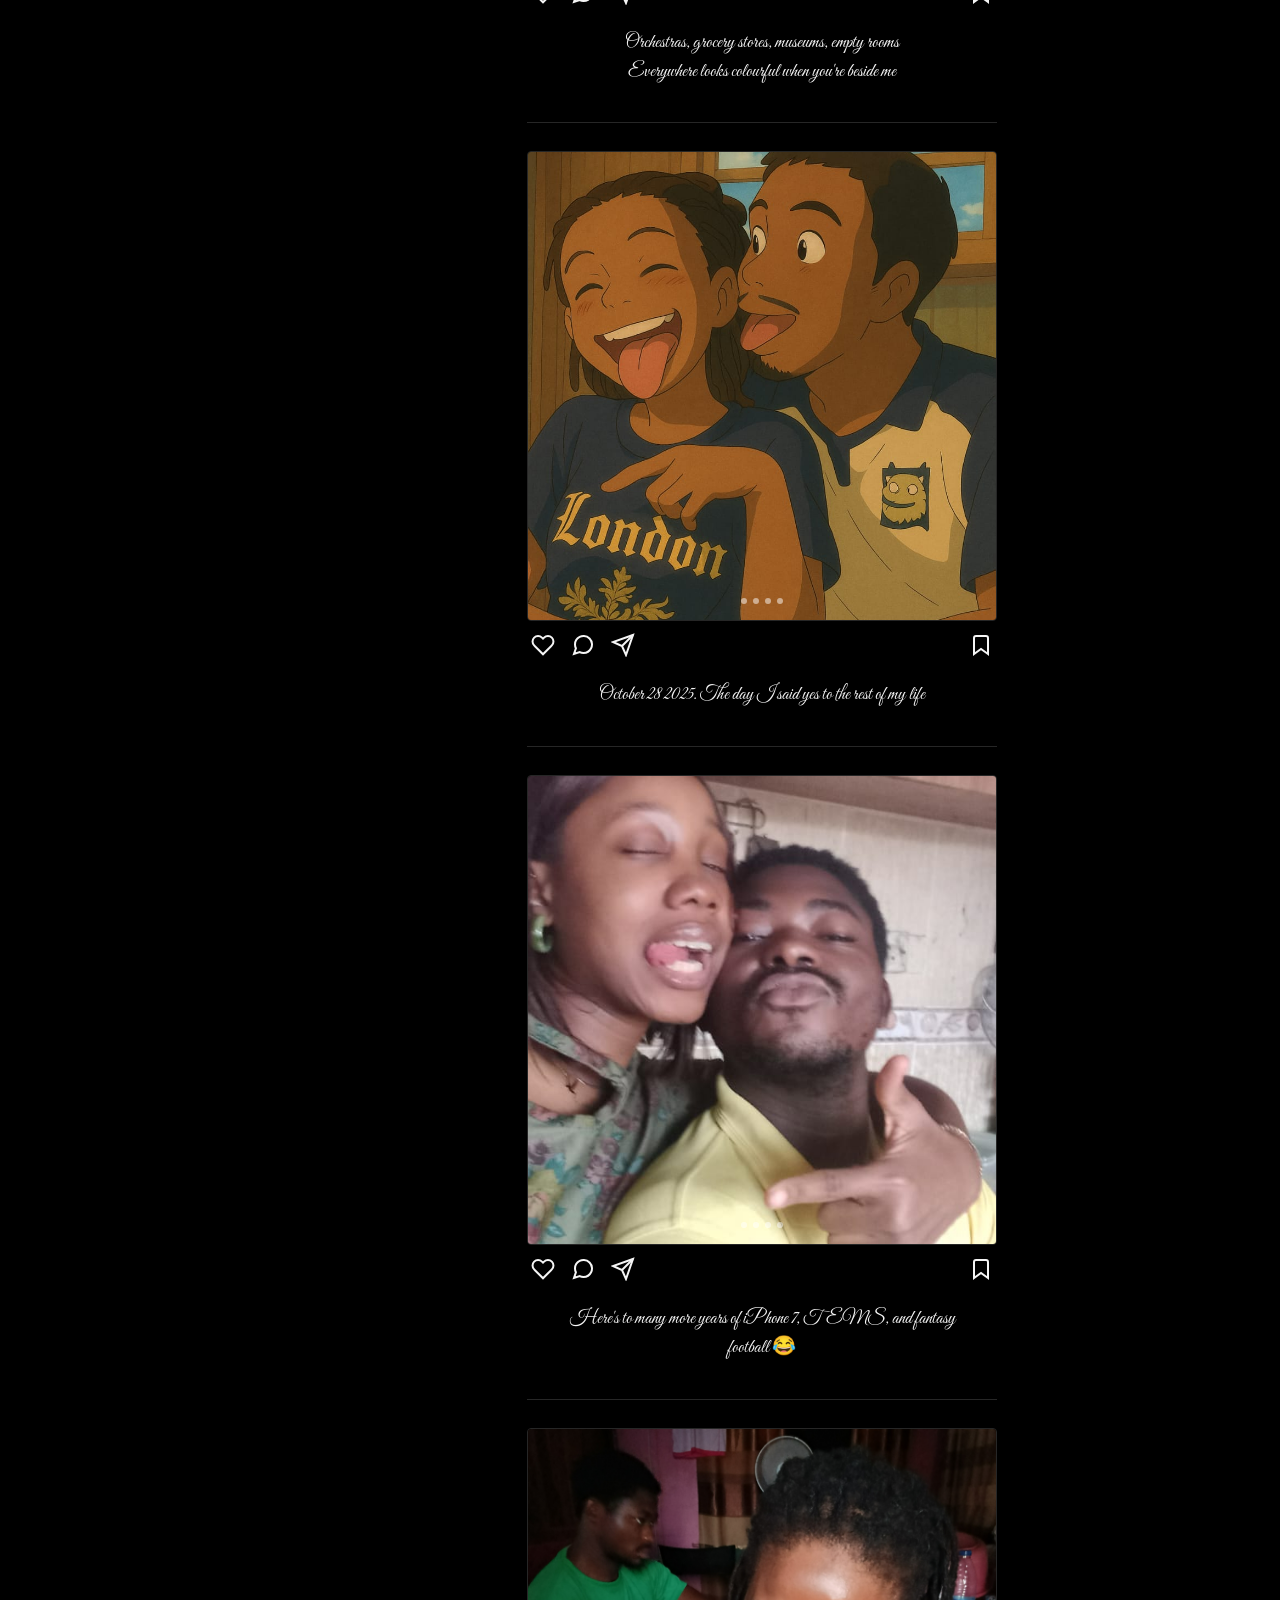
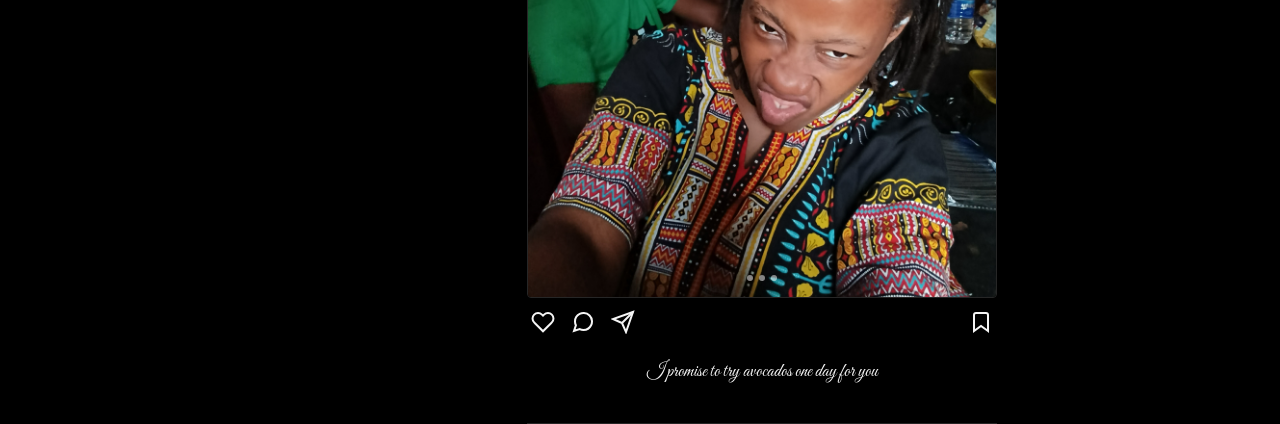
==== commit da785edf: "Update feed and reels captions with loop logic and cursive typography" ====
--- a/index.html
+++ b/index.html
@@ -346,10 +346,7 @@
 </div>
 <!-- Caption / Comments -->
 <div class="post-details">
-<div class="post-caption centered-caption">
-
-                Stepping out in pure gold wings ✨ Which angle is your favorite? 1 or 2? #datenight #couplegoals #fashion
-              </div>
+<div class="post-caption centered-caption custom-cursive-caption">Orchestras, grocery stores, museums, empty rooms<br/>Everywhere looks colourful when you're beside me</div>
 <!-- Dynamic Comments List -->
 </div>
 </article>
@@ -411,11 +408,7 @@
 </div>
 </div>
 <div class="post-details">
-<div class="post-caption centered-caption">
-
-                Dancing under the neon lights with my absolute favorite person. Cheers to more magical nights! 🎸❤️
-                #concert #cozycore #livemusic
-              </div>
+<div class="post-caption centered-caption custom-cursive-caption">October 28 2025. The day I said yes to the rest of my life</div>
 </div>
 </article>
 <!-- POST 3: Coffee Shop Travel Date -->
@@ -476,11 +469,7 @@
 </div>
 </div>
 <div class="post-details">
-<div class="post-caption centered-caption">
-
-                Lost in the beauty of the open road. Swipe left to see where we caught the sunset! 🗺️🚐🌅 #roadtrip
-                #wanderlust #adventurebuddies
-              </div>
+<div class="post-caption centered-caption custom-cursive-caption">Here's to many more years of iPhone 7, TEMS, and fantasy football 😂</div>
 </div>
 </article>
 <!-- POST 4: Throwback to our trip -->
@@ -540,11 +529,7 @@
 </div>
 </div>
 <div class="post-details">
-<div class="post-caption centered-caption">
-
-                Throwback to our trip. Already planning the next escape! ✈️🌍 Where to next? #throwback #tbt #travelgram
-                #coupleswhotravel
-              </div>
+<div class="post-caption centered-caption custom-cursive-caption">I promise to try avocados one day for you</div>
 </div>
 </article>
 </section>
@@ -553,7 +538,6 @@
 </div>
 <script src="hearts.js"></script>
 <script src="app.js"></script>
-
 <div class="hidden" id="carousel-modal">
 <div class="carousel-close" onclick="closeCarousel()">✕</div>
 <div class="scene">
--- a/style.css
+++ b/style.css
@@ -1491,3 +1491,11 @@
   .carousel__cell:nth-child(7) { transform: rotateY(270deg) translateZ(240px); }
   .carousel__cell:nth-child(8) { transform: rotateY(315deg) translateZ(240px); }
 }
+
+
+.custom-cursive-caption {
+    text-align: center !important;
+    font-family: 'Great Vibes', 'Dancing Script', cursive !important;
+    font-size: 1.2rem;
+    line-height: 1.5;
+}
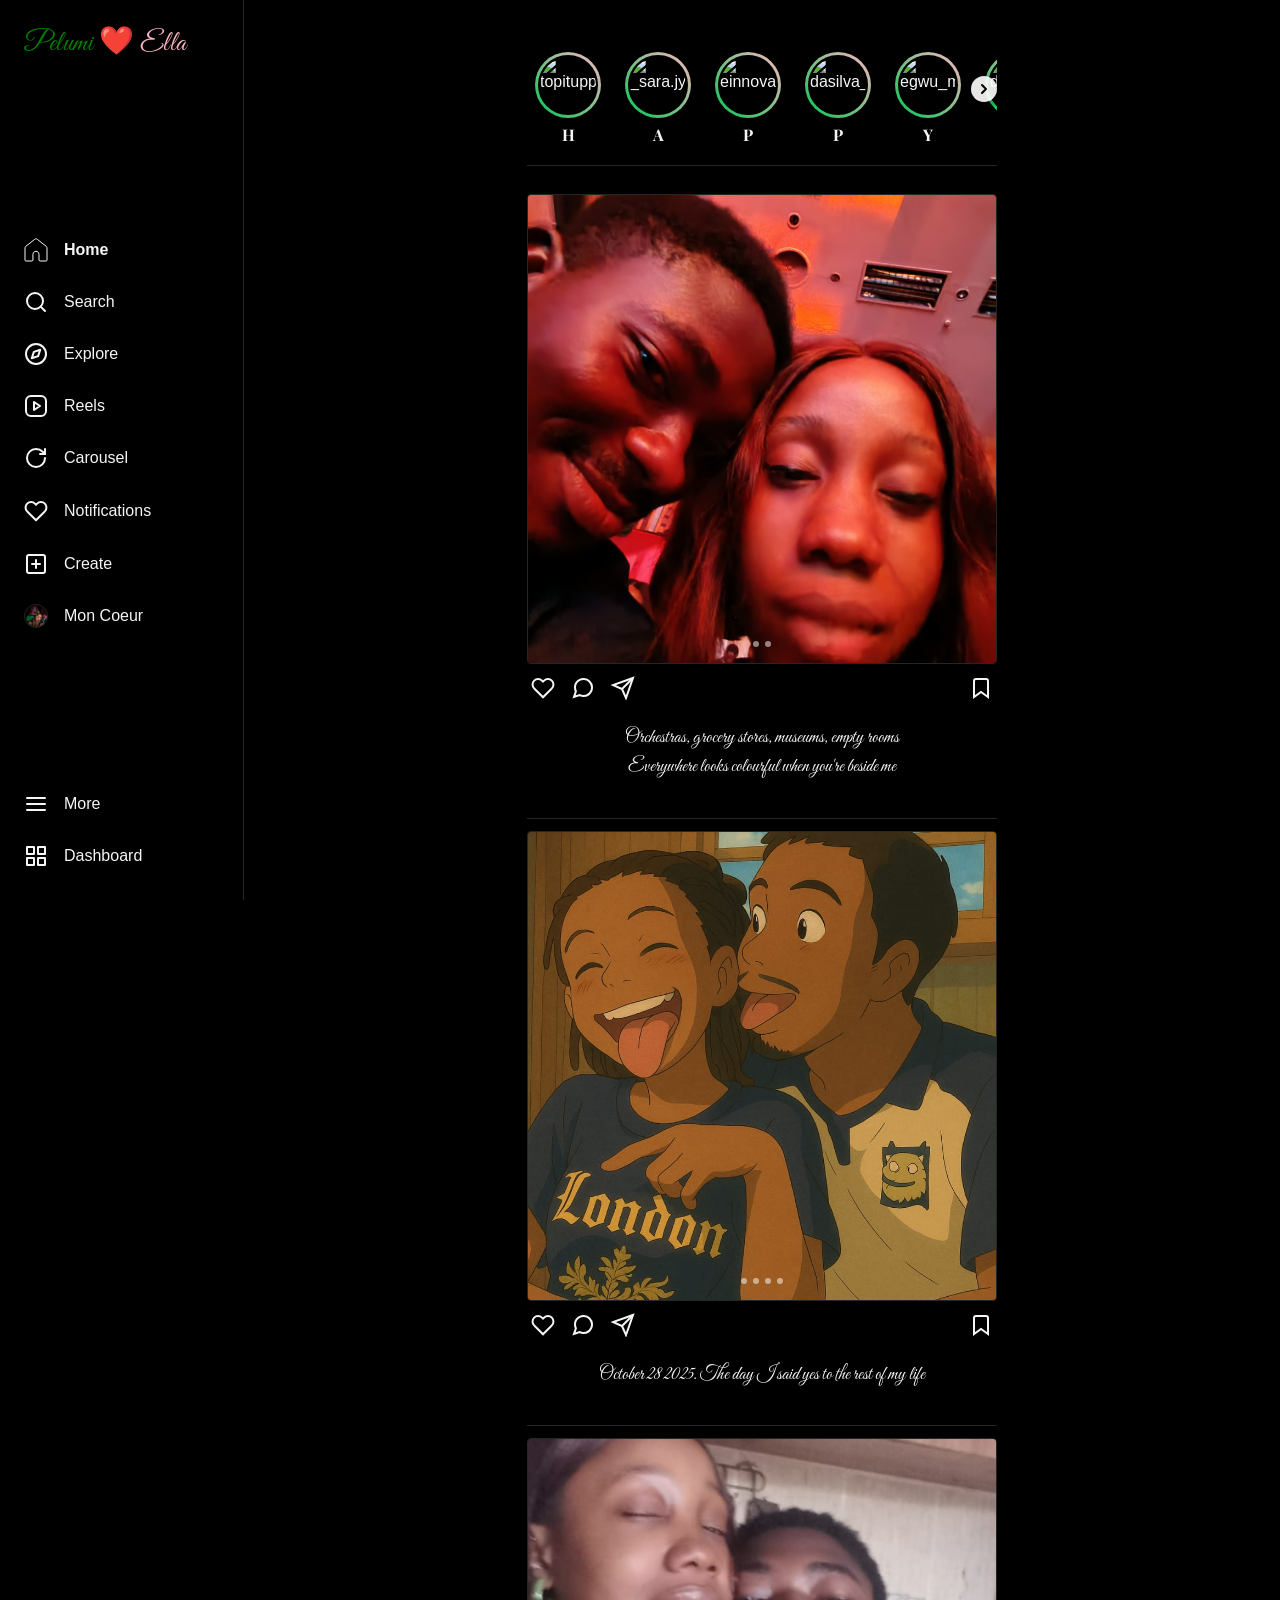
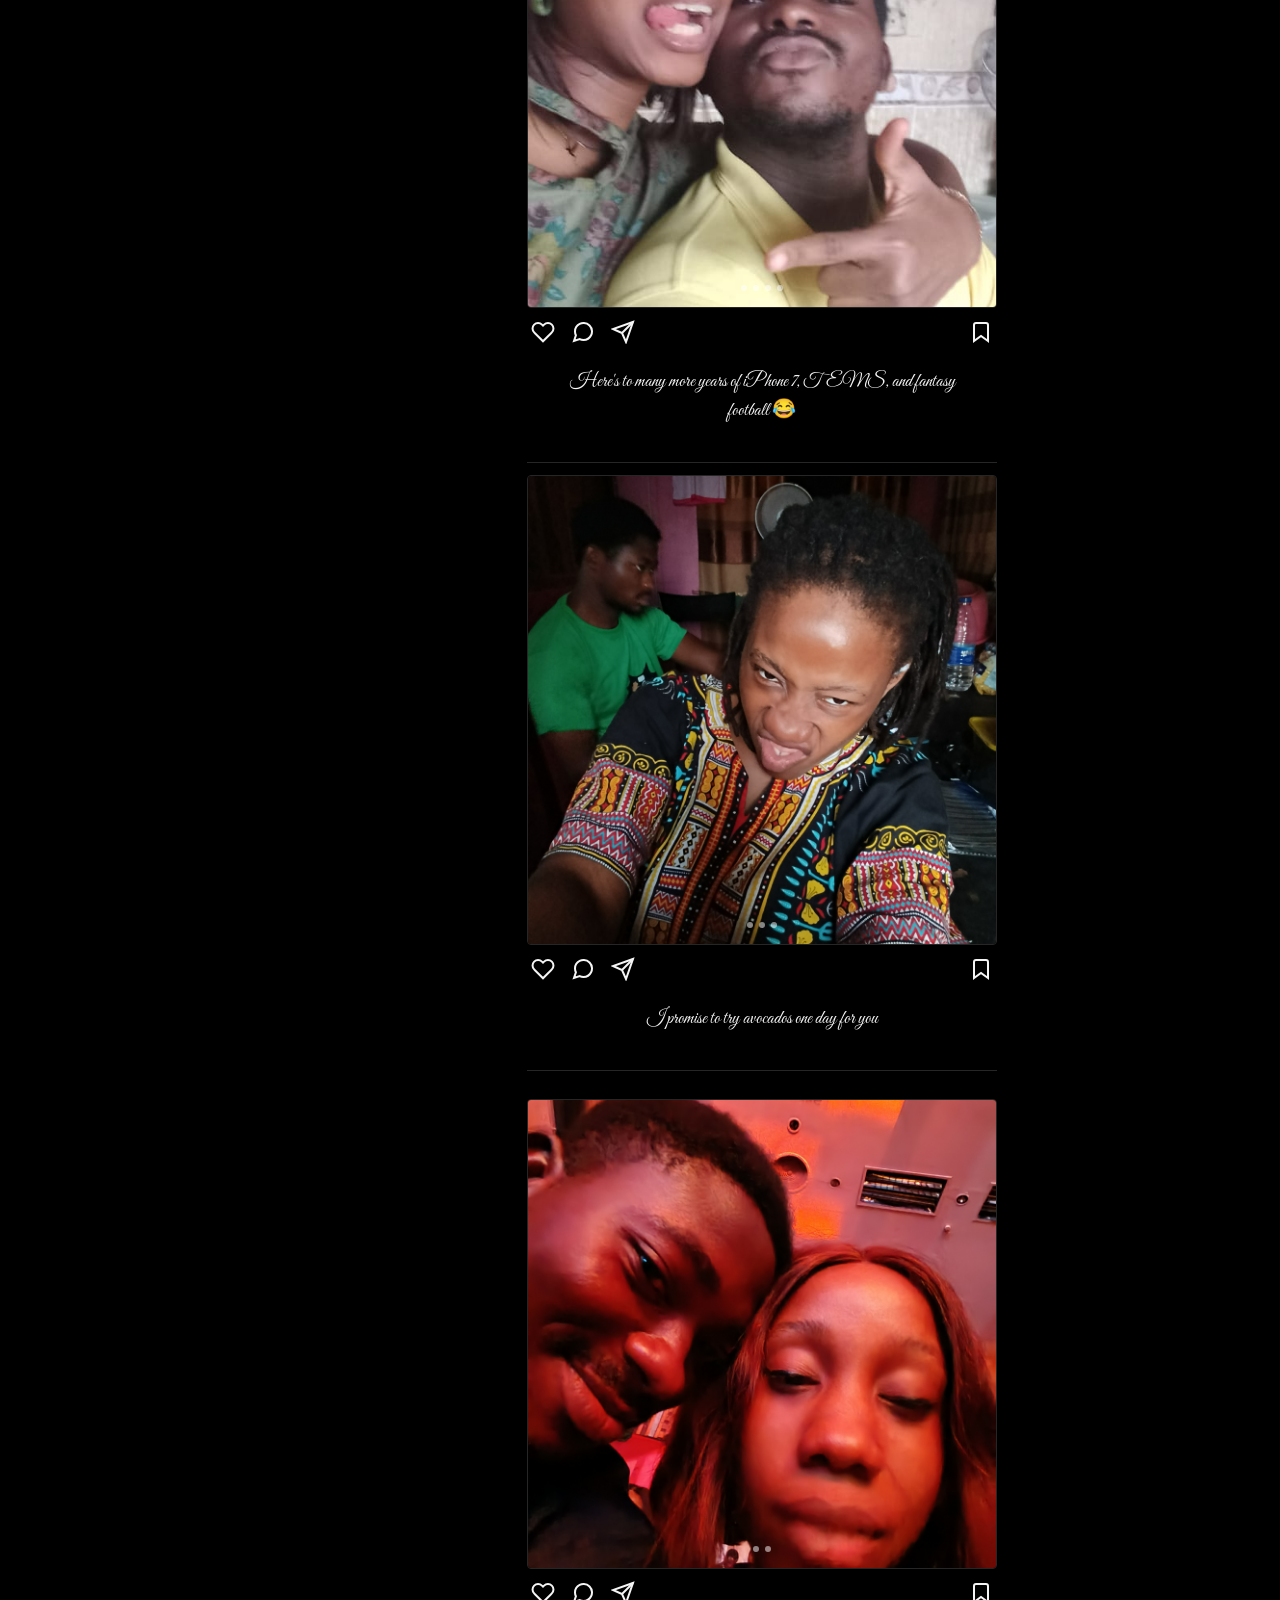
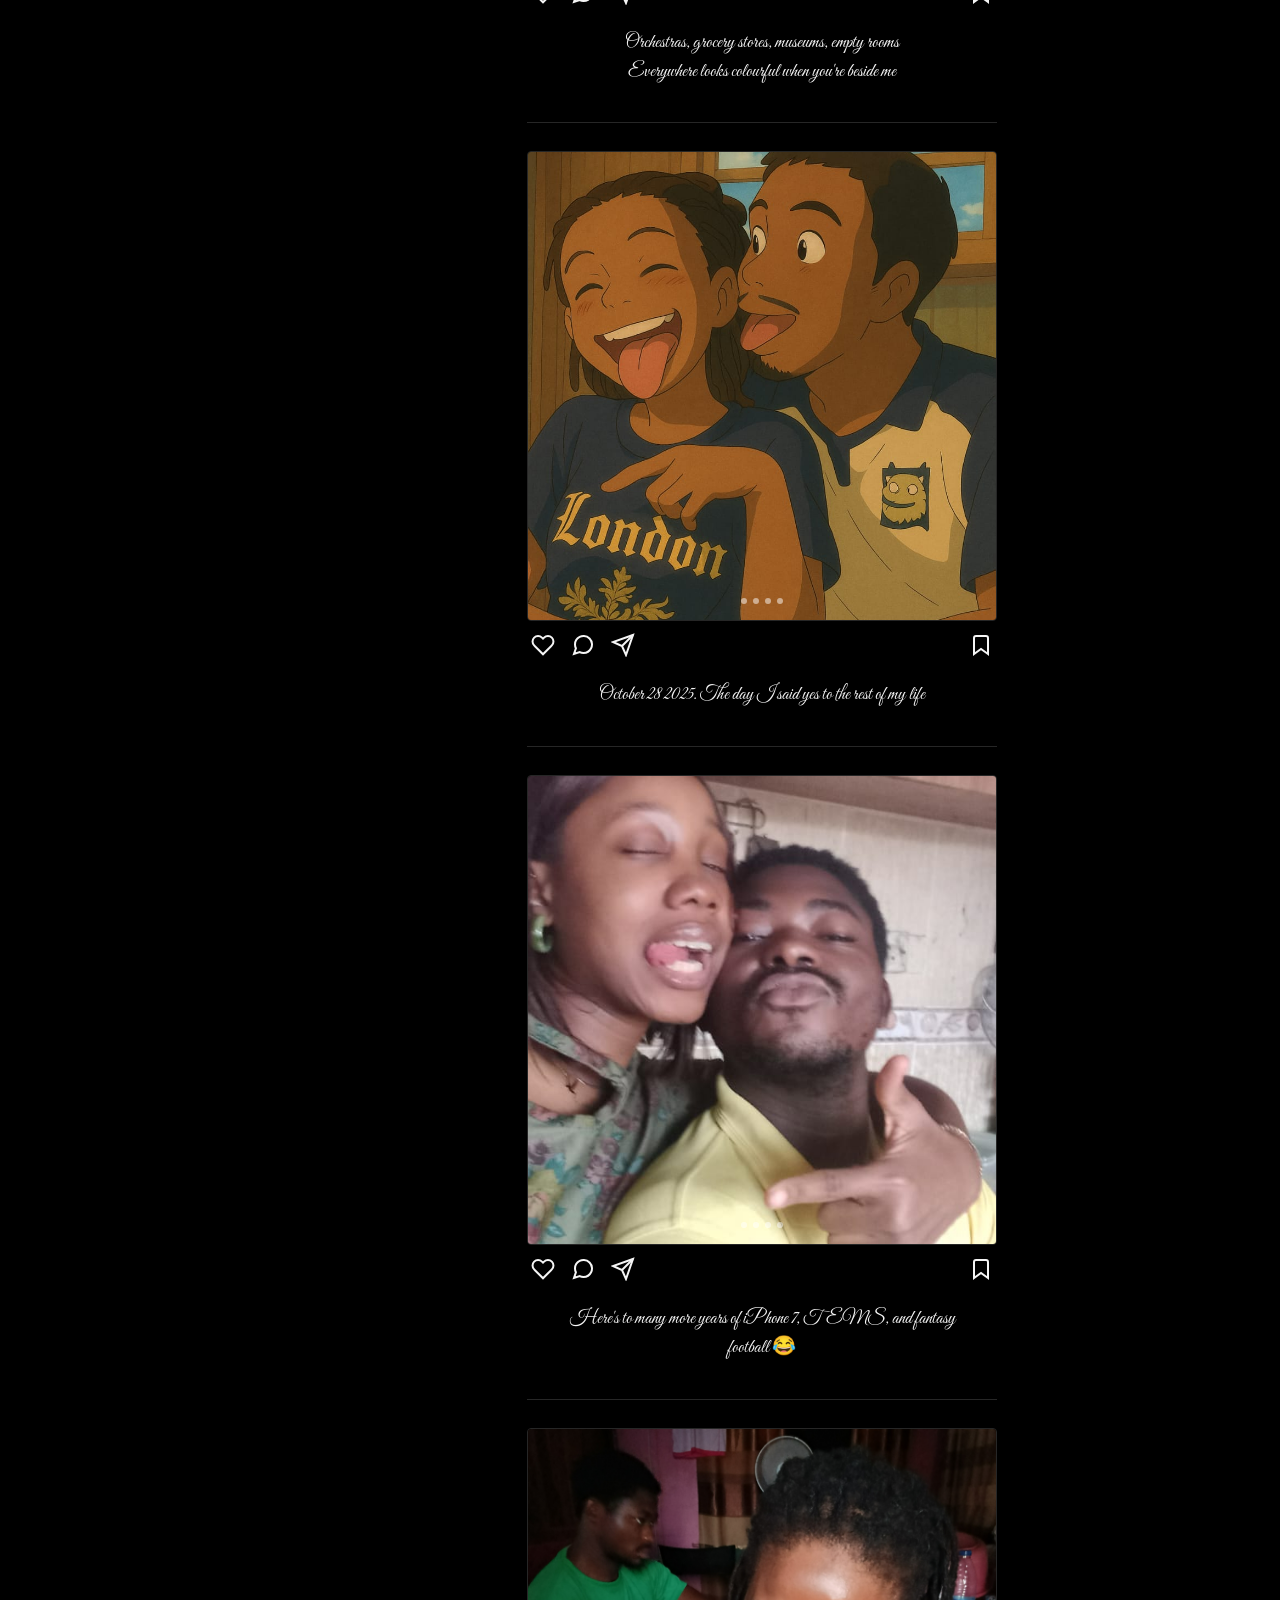
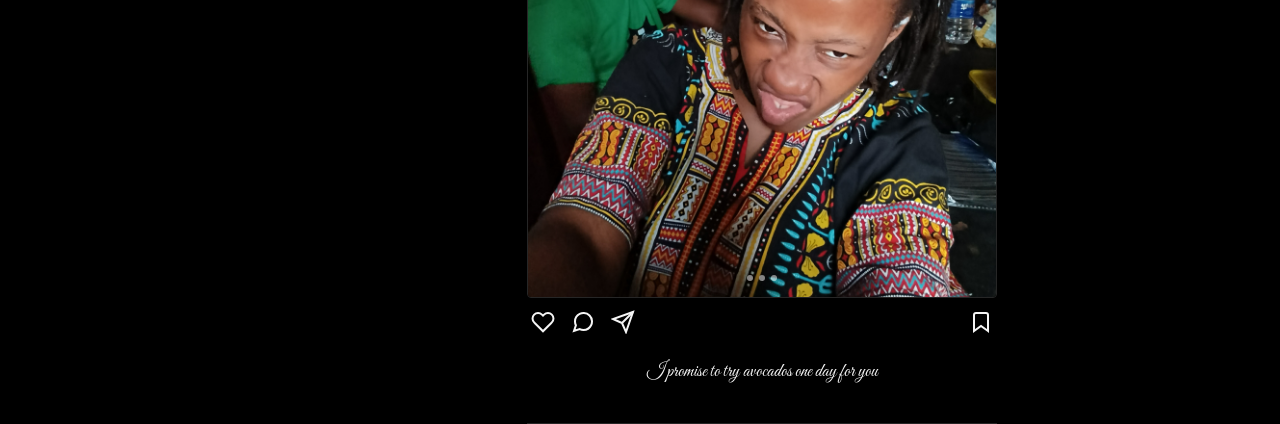
==== commit 8698bc3f: "Fix username, unique story rings, randomize carousel, globalize modal" ====
--- a/index.html
+++ b/index.html
@@ -148,7 +148,7 @@
 <div class="story-item">
 <div class="story-avatar-ring">
 <div class="story-avatar-border">
-<img alt="topituppb" loading="lazy" src="assets/IMG-20260505-WA0243.jpg"/>
+<img alt="topituppb" loading="lazy" src="assets/assets\IMG-20251118-WA0078.jpg"/>
 </div>
 </div>
 <span class="story-username">H</span>
@@ -156,7 +156,7 @@
 <div class="story-item">
 <div class="story-avatar-ring">
 <div class="story-avatar-border">
-<img alt="_sara.jy" loading="lazy" src="assets/IMG-20260731-WA0151.jpg"/>
+<img alt="_sara.jy" loading="lazy" src="assets/assets\IMG-20251118-WA0081.jpg"/>
 </div>
 </div>
 <span class="story-username">A</span>
@@ -164,7 +164,7 @@
 <div class="story-item">
 <div class="story-avatar-ring">
 <div class="story-avatar-border">
-<img alt="einnovativ" loading="lazy" src="assets/IMG-20260305-WA0012.jpg"/>
+<img alt="einnovativ" loading="lazy" src="assets/assets\IMG-20251208-WA0016.jpg"/>
 </div>
 </div>
 <span class="story-username">P</span>
@@ -172,7 +172,7 @@
 <div class="story-item">
 <div class="story-avatar-ring">
 <div class="story-avatar-border">
-<img alt="dasilva_" loading="lazy" src="assets/IMG-20251208-WA0016.jpg"/>
+<img alt="dasilva_" loading="lazy" src="assets/assets\IMG-20251230-WA0019.jpg"/>
 </div>
 </div>
 <span class="story-username">P</span>
@@ -180,7 +180,7 @@
 <div class="story-item">
 <div class="story-avatar-ring">
 <div class="story-avatar-border">
-<img alt="egwu_mar" loading="lazy" src="assets/IMG-20260731-WA0152.jpg"/>
+<img alt="egwu_mar" loading="lazy" src="assets/assets\IMG-20260220-WA0016.jpg"/>
 </div>
 </div>
 <span class="story-username">Y</span>
@@ -188,7 +188,7 @@
 <div class="story-item">
 <div class="story-avatar-ring">
 <div class="story-avatar-border">
-<img alt="deyin_ll" loading="lazy" src="assets/IMG_20251115_172733.jpg"/>
+<img alt="deyin_ll" loading="lazy" src="assets/assets\IMG-20260303-WA0001.jpg"/>
 </div>
 </div>
 <span class="story-username">A</span>
@@ -196,7 +196,7 @@
 <div class="story-item">
 <div class="story-avatar-ring">
 <div class="story-avatar-border">
-<img alt="lovebirds" loading="lazy" src="assets/IMG-20260731-WA0151.jpg"/>
+<img alt="lovebirds" loading="lazy" src="assets/assets\IMG-20260303-WA0005.jpg"/>
 </div>
 </div>
 <span class="story-username">N</span>
@@ -204,7 +204,7 @@
 <div class="story-item">
 <div class="story-avatar-ring">
 <div class="story-avatar-border">
-<img alt="soulmates" loading="lazy" src="assets/IMG-20260305-WA0013.jpg"/>
+<img alt="soulmates" loading="lazy" src="assets/assets\IMG-20260303-WA0007.jpg"/>
 </div>
 </div>
 <span class="story-username">N</span>
@@ -212,7 +212,7 @@
 <div class="story-item">
 <div class="story-avatar-ring">
 <div class="story-avatar-border">
-<img alt="soulmates" loading="lazy" src="assets/IMG-20260305-WA0013.jpg"/>
+<img alt="soulmates" loading="lazy" src="assets/assets\IMG-20260305-WA0011.jpg"/>
 </div>
 </div>
 <span class="story-username">I</span>
@@ -220,7 +220,7 @@
 <div class="story-item">
 <div class="story-avatar-ring">
 <div class="story-avatar-border">
-<img alt="soulmates" loading="lazy" src="assets/IMG-20260305-WA0013.jpg"/>
+<img alt="soulmates" loading="lazy" src="assets/assets\IMG-20260305-WA0012.jpg"/>
 </div>
 </div>
 <span class="story-username">V</span>
@@ -228,7 +228,7 @@
 <div class="story-item">
 <div class="story-avatar-ring">
 <div class="story-avatar-border">
-<img alt="soulmates" loading="lazy" src="assets/IMG-20260305-WA0013.jpg"/>
+<img alt="soulmates" loading="lazy" src="assets/assets\IMG-20260305-WA0013.jpg"/>
 </div>
 </div>
 <span class="story-username">E</span>
@@ -236,7 +236,7 @@
 <div class="story-item">
 <div class="story-avatar-ring">
 <div class="story-avatar-border">
-<img alt="soulmates" loading="lazy" src="assets/IMG-20260305-WA0013.jpg"/>
+<img alt="soulmates" loading="lazy" src="assets/assets\IMG-20260423-WA0091.jpg"/>
 </div>
 </div>
 <span class="story-username">R</span>
@@ -244,7 +244,7 @@
 <div class="story-item">
 <div class="story-avatar-ring">
 <div class="story-avatar-border">
-<img alt="soulmates" loading="lazy" src="assets/IMG-20260305-WA0013.jpg"/>
+<img alt="soulmates" loading="lazy" src="assets/assets\IMG-20260423-WA0092.jpg"/>
 </div>
 </div>
 <span class="story-username">S</span>
@@ -252,7 +252,7 @@
 <div class="story-item">
 <div class="story-avatar-ring">
 <div class="story-avatar-border">
-<img alt="soulmates" loading="lazy" src="assets/IMG-20260305-WA0013.jpg"/>
+<img alt="soulmates" loading="lazy" src="assets/assets\IMG-20260505-WA0118.jpg"/>
 </div>
 </div>
 <span class="story-username">A</span>
@@ -260,7 +260,7 @@
 <div class="story-item">
 <div class="story-avatar-ring">
 <div class="story-avatar-border">
-<img alt="soulmates" loading="lazy" src="assets/IMG-20260305-WA0013.jpg"/>
+<img alt="soulmates" loading="lazy" src="assets/assets\IMG-20260505-WA0150.jpg"/>
 </div>
 </div>
 <span class="story-username">R</span>
@@ -268,7 +268,7 @@
 <div class="story-item">
 <div class="story-avatar-ring">
 <div class="story-avatar-border">
-<img alt="soulmates" loading="lazy" src="assets/IMG-20260305-WA0013.jpg"/>
+<img alt="soulmates" loading="lazy" src="assets/assets\IMG-20260505-WA0243.jpg"/>
 </div>
 </div>
 <span class="story-username">Y</span>
@@ -541,16 +541,7 @@
 <div class="hidden" id="carousel-modal">
 <div class="carousel-close" onclick="closeCarousel()">✕</div>
 <div class="scene">
-<div class="carousel-3d">
-<div class="carousel__cell"><img loading="lazy" src="assets/IMG-20251118-WA0078.jpg"/></div>
-<div class="carousel__cell"><img loading="lazy" src="assets/IMG-20251208-WA0016.jpg"/></div>
-<div class="carousel__cell"><img loading="lazy" src="assets/IMG-20260305-WA0011.jpg"/></div>
-<div class="carousel__cell"><img loading="lazy" src="assets/IMG-20260423-WA0091.jpg"/></div>
-<div class="carousel__cell"><img loading="lazy" src="assets/IMG-20260505-WA0150.jpg"/></div>
-<div class="carousel__cell"><img loading="lazy" src="assets/IMG-20260505-WA0254.jpg"/></div>
-<div class="carousel__cell"><img loading="lazy" src="assets/IMG_20250414_185437.jpg"/></div>
-<div class="carousel__cell"><img loading="lazy" src="assets/IMG_20251207_201549.jpg"/></div>
-</div>
+<div class="carousel-3d" id="carousel-3d-container"></div>
 </div>
 </div>
 <audio id="laufey-carousel-audio" loop="" src="assets/Laufey_-_Carousel_(mp3.pm).mp3"></audio>
--- a/style.css
+++ b/style.css
@@ -1440,6 +1440,7 @@
 }
 
 .carousel__cell {
+  transform: rotateY(var(--rotate-y)) translateZ(var(--translate-z));
   position: absolute;
   width: 250px;
   height: 350px;
@@ -1458,14 +1459,14 @@
 
 /* 8 images = 360 / 8 = 45deg increments. 
    TranslateZ approx = (250 / 2) / tan(22.5deg) = 125 / 0.414 = ~301px. Let's use 320px for some gap. */
-.carousel__cell:nth-child(1) { transform: rotateY(  0deg) translateZ(320px); }
-.carousel__cell:nth-child(2) { transform: rotateY( 45deg) translateZ(320px); }
-.carousel__cell:nth-child(3) { transform: rotateY( 90deg) translateZ(320px); }
-.carousel__cell:nth-child(4) { transform: rotateY(135deg) translateZ(320px); }
-.carousel__cell:nth-child(5) { transform: rotateY(180deg) translateZ(320px); }
-.carousel__cell:nth-child(6) { transform: rotateY(225deg) translateZ(320px); }
-.carousel__cell:nth-child(7) { transform: rotateY(270deg) translateZ(320px); }
-.carousel__cell:nth-child(8) { transform: rotateY(315deg) translateZ(320px); }
+
+
+
+
+
+
+
+
 
 @keyframes spin {
   0%   { transform: rotateY(0deg); }
@@ -1478,18 +1479,19 @@
     height: 250px;
   }
   .carousel__cell {
+  transform: rotateY(var(--rotate-y)) translateZ(var(--translate-z));
     width: 180px;
     height: 250px;
   }
   /* TranslateZ = 90 / 0.414 = ~217px. Use 240px. */
-  .carousel__cell:nth-child(1) { transform: rotateY(  0deg) translateZ(240px); }
-  .carousel__cell:nth-child(2) { transform: rotateY( 45deg) translateZ(240px); }
-  .carousel__cell:nth-child(3) { transform: rotateY( 90deg) translateZ(240px); }
-  .carousel__cell:nth-child(4) { transform: rotateY(135deg) translateZ(240px); }
-  .carousel__cell:nth-child(5) { transform: rotateY(180deg) translateZ(240px); }
-  .carousel__cell:nth-child(6) { transform: rotateY(225deg) translateZ(240px); }
-  .carousel__cell:nth-child(7) { transform: rotateY(270deg) translateZ(240px); }
-  .carousel__cell:nth-child(8) { transform: rotateY(315deg) translateZ(240px); }
+  
+  
+  
+  
+  
+  
+  
+  
 }
 
 
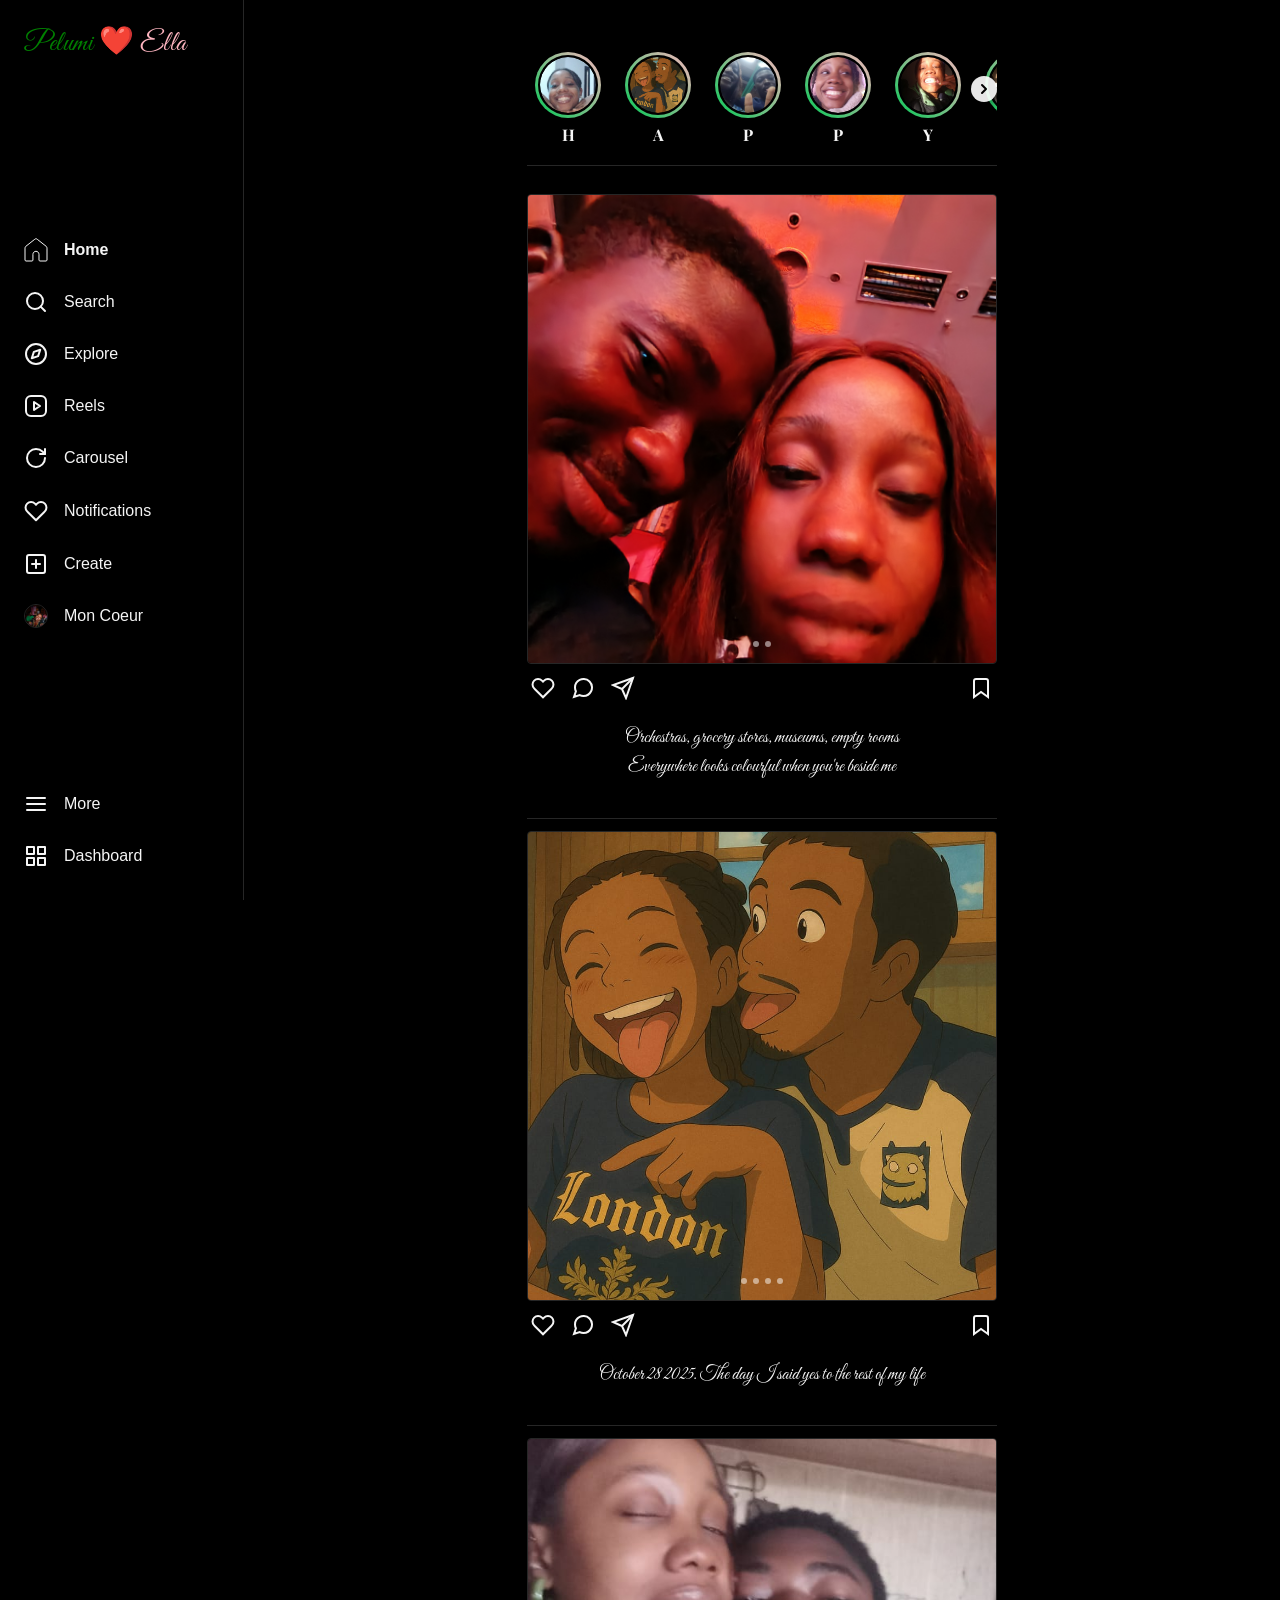
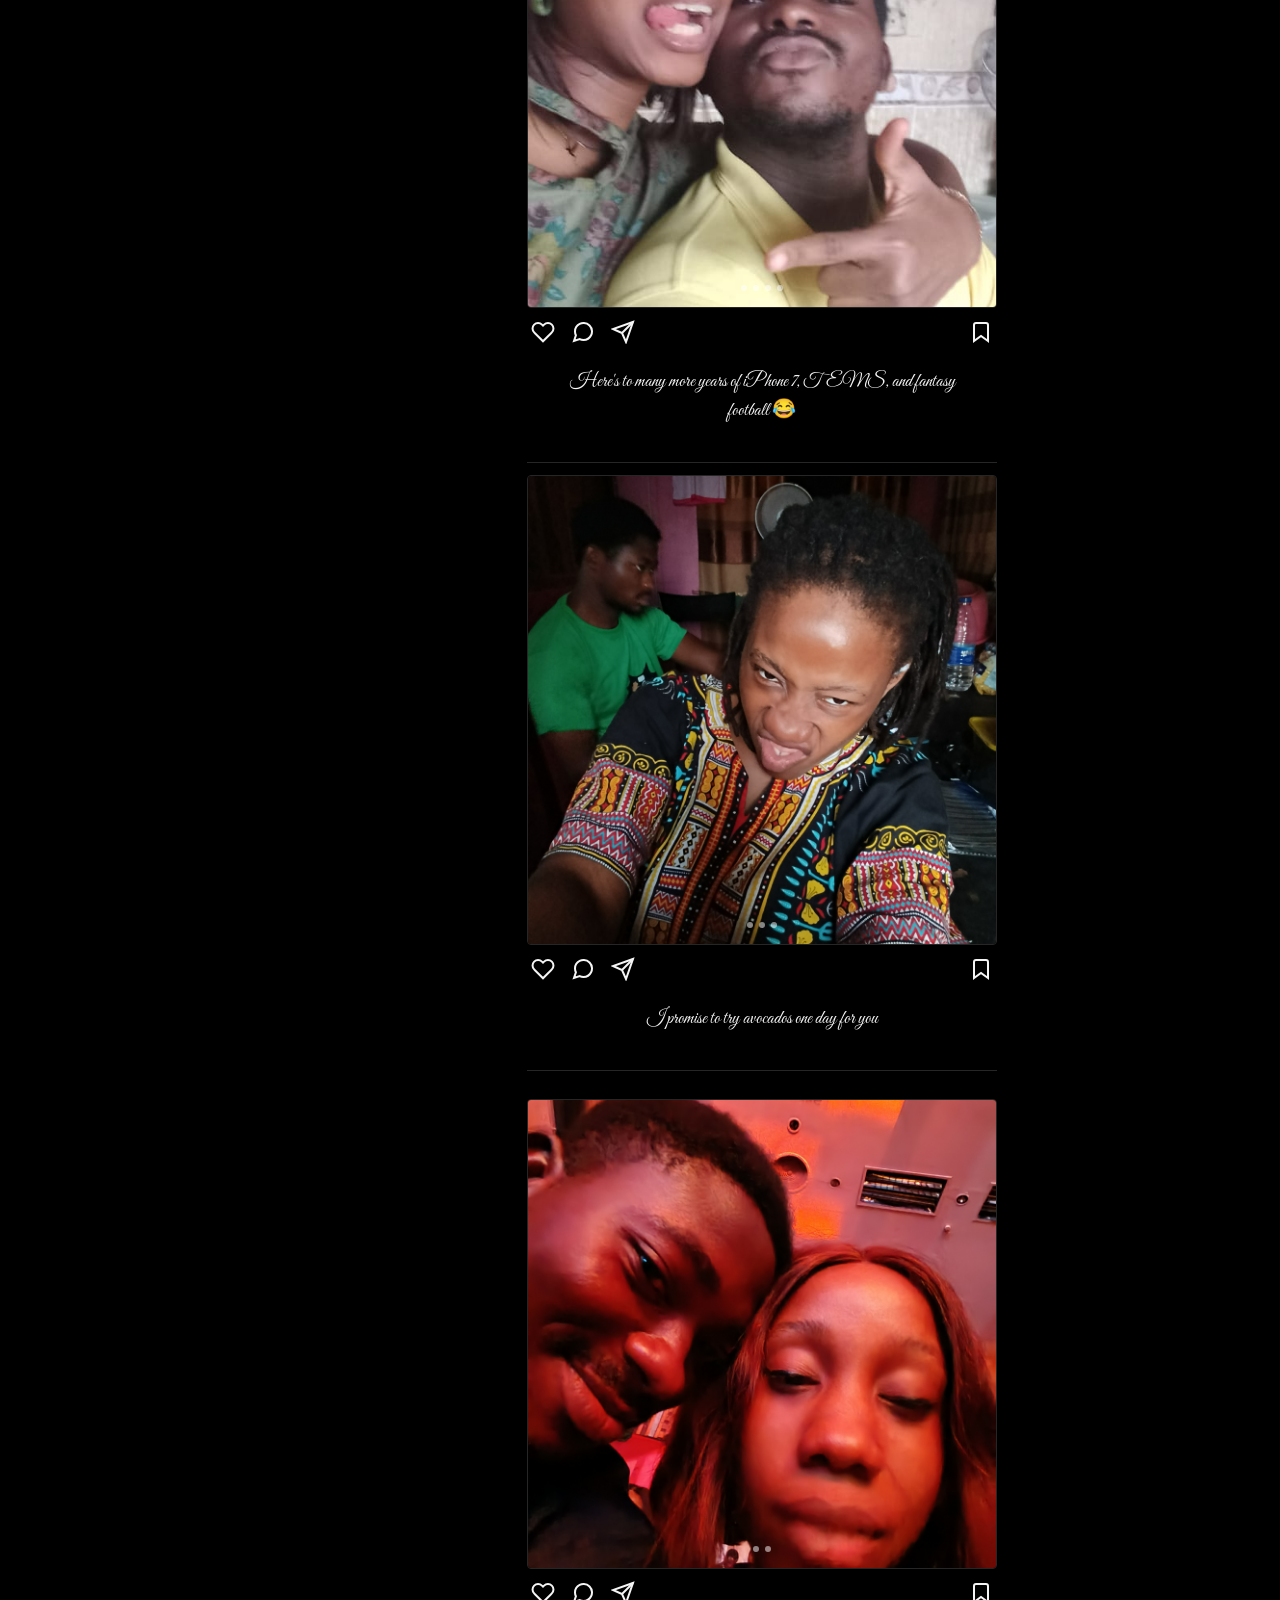
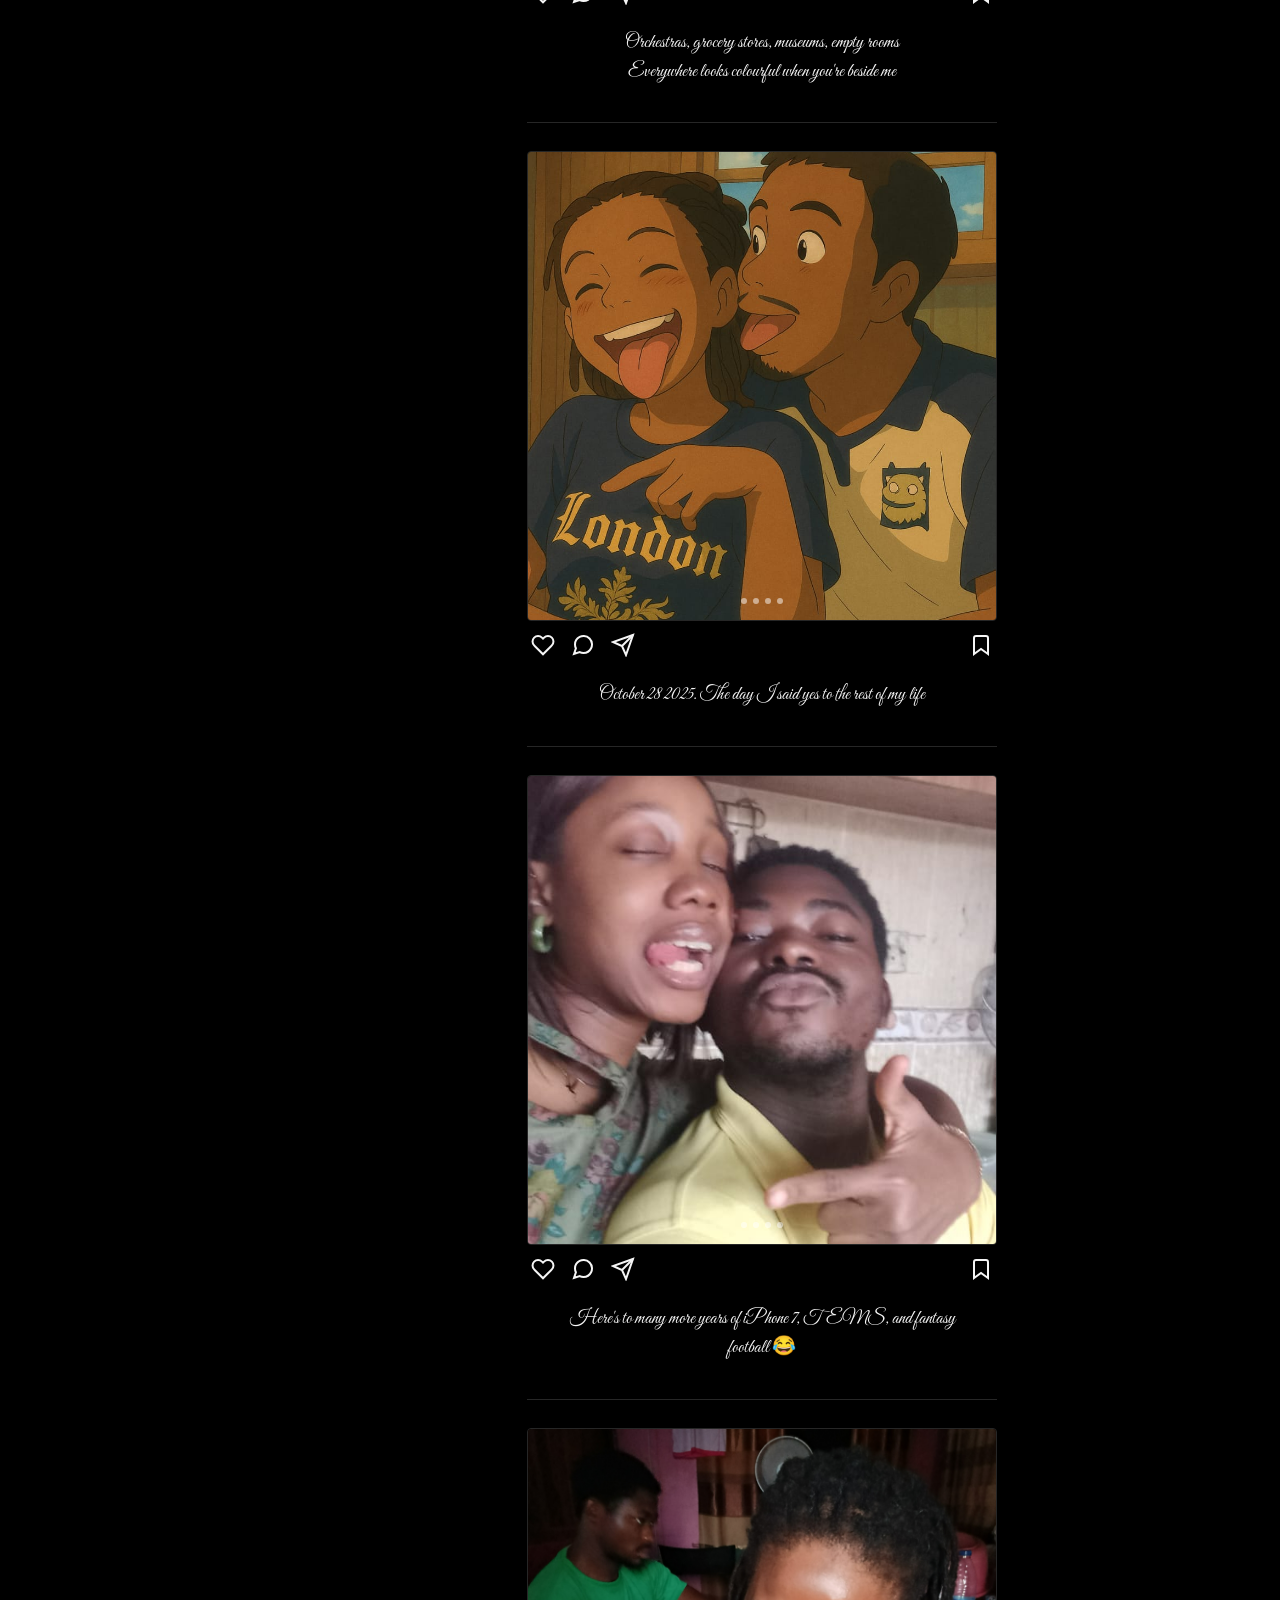
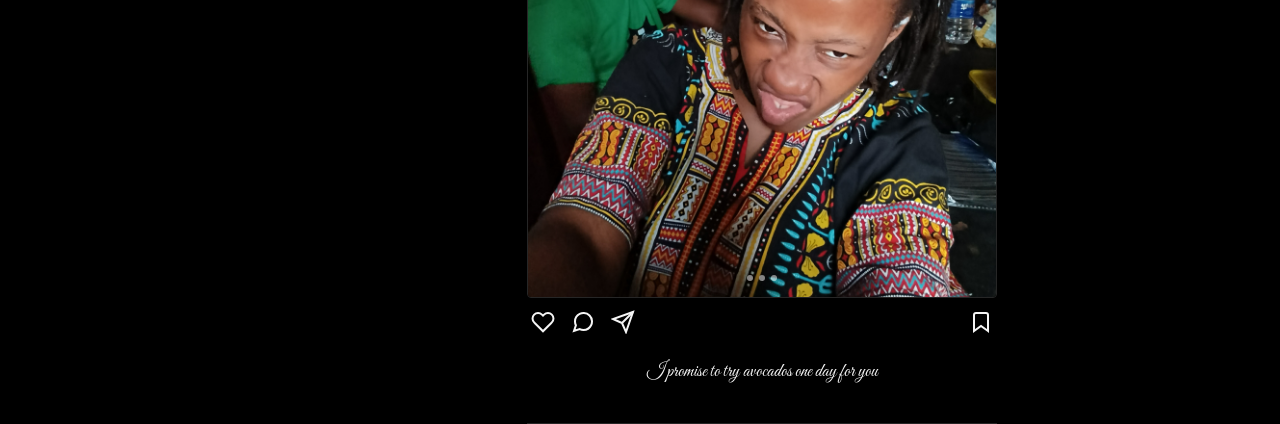
==== commit a84e5f9e: "Fix carousel double-path bug, all 41 images, global nav, username fixes" ====
--- a/index.html
+++ b/index.html
@@ -148,7 +148,7 @@
 <div class="story-item">
 <div class="story-avatar-ring">
 <div class="story-avatar-border">
-<img alt="topituppb" loading="lazy" src="assets/assets\IMG-20251118-WA0078.jpg"/>
+<img alt="topituppb" loading="lazy" src="assets/IMG-20251118-WA0078.jpg"/>
 </div>
 </div>
 <span class="story-username">H</span>
@@ -156,7 +156,7 @@
 <div class="story-item">
 <div class="story-avatar-ring">
 <div class="story-avatar-border">
-<img alt="_sara.jy" loading="lazy" src="assets/assets\IMG-20251118-WA0081.jpg"/>
+<img alt="_sara.jy" loading="lazy" src="assets/IMG-20251118-WA0081.jpg"/>
 </div>
 </div>
 <span class="story-username">A</span>
@@ -164,7 +164,7 @@
 <div class="story-item">
 <div class="story-avatar-ring">
 <div class="story-avatar-border">
-<img alt="einnovativ" loading="lazy" src="assets/assets\IMG-20251208-WA0016.jpg"/>
+<img alt="einnovativ" loading="lazy" src="assets/IMG-20251208-WA0016.jpg"/>
 </div>
 </div>
 <span class="story-username">P</span>
@@ -172,7 +172,7 @@
 <div class="story-item">
 <div class="story-avatar-ring">
 <div class="story-avatar-border">
-<img alt="dasilva_" loading="lazy" src="assets/assets\IMG-20251230-WA0019.jpg"/>
+<img alt="dasilva_" loading="lazy" src="assets/IMG-20251230-WA0019.jpg"/>
 </div>
 </div>
 <span class="story-username">P</span>
@@ -180,7 +180,7 @@
 <div class="story-item">
 <div class="story-avatar-ring">
 <div class="story-avatar-border">
-<img alt="egwu_mar" loading="lazy" src="assets/assets\IMG-20260220-WA0016.jpg"/>
+<img alt="egwu_mar" loading="lazy" src="assets/IMG-20260220-WA0016.jpg"/>
 </div>
 </div>
 <span class="story-username">Y</span>
@@ -188,7 +188,7 @@
 <div class="story-item">
 <div class="story-avatar-ring">
 <div class="story-avatar-border">
-<img alt="deyin_ll" loading="lazy" src="assets/assets\IMG-20260303-WA0001.jpg"/>
+<img alt="deyin_ll" loading="lazy" src="assets/IMG-20260303-WA0001.jpg"/>
 </div>
 </div>
 <span class="story-username">A</span>
@@ -196,7 +196,7 @@
 <div class="story-item">
 <div class="story-avatar-ring">
 <div class="story-avatar-border">
-<img alt="lovebirds" loading="lazy" src="assets/assets\IMG-20260303-WA0005.jpg"/>
+<img alt="Mon Coeur" loading="lazy" src="assets/IMG-20260303-WA0005.jpg"/>
 </div>
 </div>
 <span class="story-username">N</span>
@@ -204,7 +204,7 @@
 <div class="story-item">
 <div class="story-avatar-ring">
 <div class="story-avatar-border">
-<img alt="soulmates" loading="lazy" src="assets/assets\IMG-20260303-WA0007.jpg"/>
+<img alt="soulmates" loading="lazy" src="assets/IMG-20260303-WA0007.jpg"/>
 </div>
 </div>
 <span class="story-username">N</span>
@@ -212,7 +212,7 @@
 <div class="story-item">
 <div class="story-avatar-ring">
 <div class="story-avatar-border">
-<img alt="soulmates" loading="lazy" src="assets/assets\IMG-20260305-WA0011.jpg"/>
+<img alt="soulmates" loading="lazy" src="assets/IMG-20260305-WA0011.jpg"/>
 </div>
 </div>
 <span class="story-username">I</span>
@@ -220,7 +220,7 @@
 <div class="story-item">
 <div class="story-avatar-ring">
 <div class="story-avatar-border">
-<img alt="soulmates" loading="lazy" src="assets/assets\IMG-20260305-WA0012.jpg"/>
+<img alt="soulmates" loading="lazy" src="assets/IMG-20260305-WA0012.jpg"/>
 </div>
 </div>
 <span class="story-username">V</span>
@@ -228,7 +228,7 @@
 <div class="story-item">
 <div class="story-avatar-ring">
 <div class="story-avatar-border">
-<img alt="soulmates" loading="lazy" src="assets/assets\IMG-20260305-WA0013.jpg"/>
+<img alt="soulmates" loading="lazy" src="assets/IMG-20260305-WA0013.jpg"/>
 </div>
 </div>
 <span class="story-username">E</span>
@@ -236,7 +236,7 @@
 <div class="story-item">
 <div class="story-avatar-ring">
 <div class="story-avatar-border">
-<img alt="soulmates" loading="lazy" src="assets/assets\IMG-20260423-WA0091.jpg"/>
+<img alt="soulmates" loading="lazy" src="assets/IMG-20260423-WA0091.jpg"/>
 </div>
 </div>
 <span class="story-username">R</span>
@@ -244,7 +244,7 @@
 <div class="story-item">
 <div class="story-avatar-ring">
 <div class="story-avatar-border">
-<img alt="soulmates" loading="lazy" src="assets/assets\IMG-20260423-WA0092.jpg"/>
+<img alt="soulmates" loading="lazy" src="assets/IMG-20260423-WA0092.jpg"/>
 </div>
 </div>
 <span class="story-username">S</span>
@@ -252,7 +252,7 @@
 <div class="story-item">
 <div class="story-avatar-ring">
 <div class="story-avatar-border">
-<img alt="soulmates" loading="lazy" src="assets/assets\IMG-20260505-WA0118.jpg"/>
+<img alt="soulmates" loading="lazy" src="assets/IMG-20260505-WA0118.jpg"/>
 </div>
 </div>
 <span class="story-username">A</span>
@@ -260,7 +260,7 @@
 <div class="story-item">
 <div class="story-avatar-ring">
 <div class="story-avatar-border">
-<img alt="soulmates" loading="lazy" src="assets/assets\IMG-20260505-WA0150.jpg"/>
+<img alt="soulmates" loading="lazy" src="assets/IMG-20260505-WA0150.jpg"/>
 </div>
 </div>
 <span class="story-username">R</span>
@@ -268,7 +268,7 @@
 <div class="story-item">
 <div class="story-avatar-ring">
 <div class="story-avatar-border">
-<img alt="soulmates" loading="lazy" src="assets/assets\IMG-20260505-WA0243.jpg"/>
+<img alt="soulmates" loading="lazy" src="assets/IMG-20260505-WA0243.jpg"/>
 </div>
 </div>
 <span class="story-username">Y</span>
--- a/style.css
+++ b/style.css
@@ -1426,9 +1426,9 @@
 }
 
 .scene {
-  width: 250px;
-  height: 350px;
-  perspective: 1200px;
+  width: 220px;
+  height: 300px;
+  perspective: 1400px;
 }
 
 .carousel-3d {
@@ -1436,19 +1436,20 @@
   height: 100%;
   position: relative;
   transform-style: preserve-3d;
-  animation: spin 20s linear infinite;
+  animation: spin 40s linear infinite;
 }
 
 .carousel__cell {
-  transform: rotateY(var(--rotate-y)) translateZ(var(--translate-z));
+  /* transform is set inline by JS */
   position: absolute;
-  width: 250px;
-  height: 350px;
+  width: 220px;
+  height: 300px;
   left: 0;
   top: 0;
-  border-radius: 12px;
+  border-radius: 14px;
   overflow: hidden;
-  box-shadow: 0 10px 20px rgba(0,0,0,0.5);
+  box-shadow: 0 12px 30px rgba(0,0,0,0.6);
+  border: 2px solid rgba(255,255,255,0.1);
 }
 
 .carousel__cell img {
@@ -1456,17 +1457,6 @@
   height: 100%;
   object-fit: cover;
 }
-
-/* 8 images = 360 / 8 = 45deg increments. 
-   TranslateZ approx = (250 / 2) / tan(22.5deg) = 125 / 0.414 = ~301px. Let's use 320px for some gap. */
-
-
-
-
-
-
-
-
 
 @keyframes spin {
   0%   { transform: rotateY(0deg); }
@@ -1475,23 +1465,13 @@
 
 @media (max-width: 768px) {
   .scene {
-    width: 180px;
-    height: 250px;
+    width: 160px;
+    height: 220px;
   }
   .carousel__cell {
-  transform: rotateY(var(--rotate-y)) translateZ(var(--translate-z));
-    width: 180px;
-    height: 250px;
-  }
-  /* TranslateZ = 90 / 0.414 = ~217px. Use 240px. */
-  
-  
-  
-  
-  
-  
-  
-  
+    width: 160px;
+    height: 220px;
+  }
 }
 
 
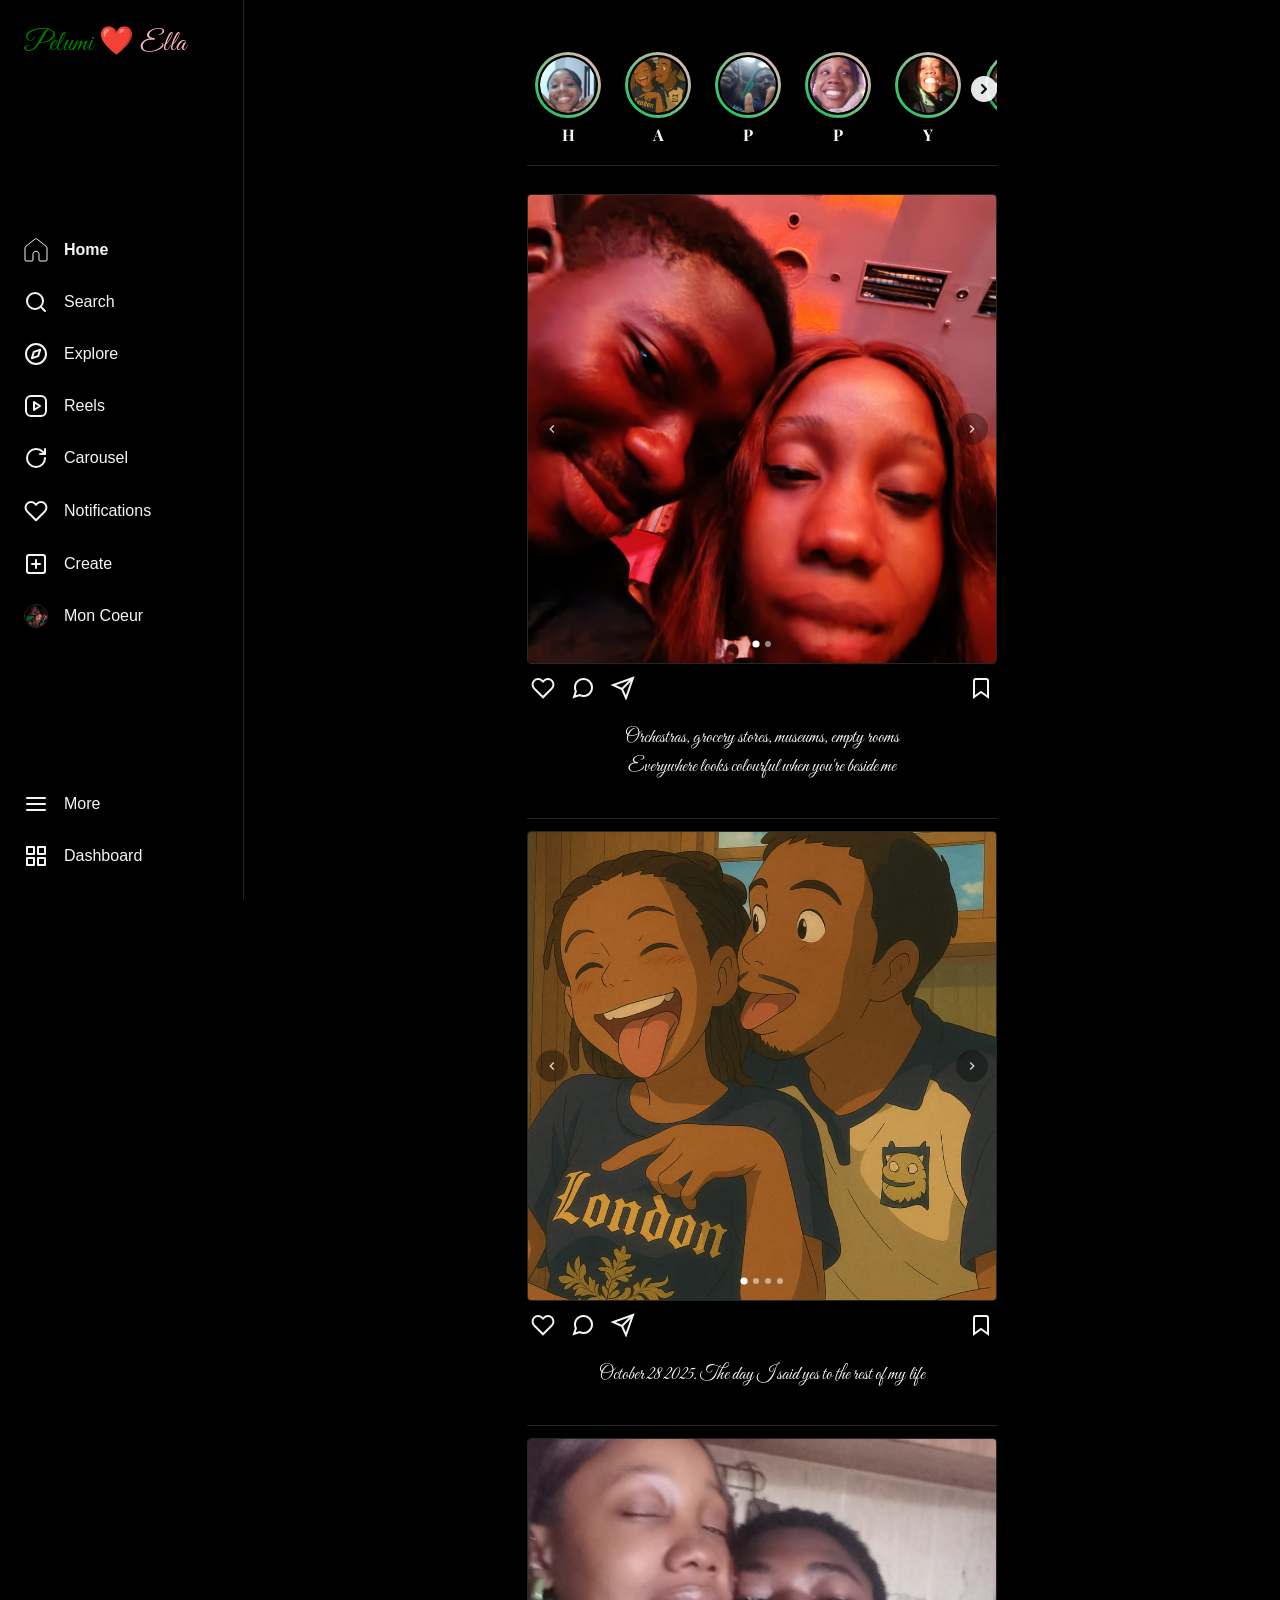
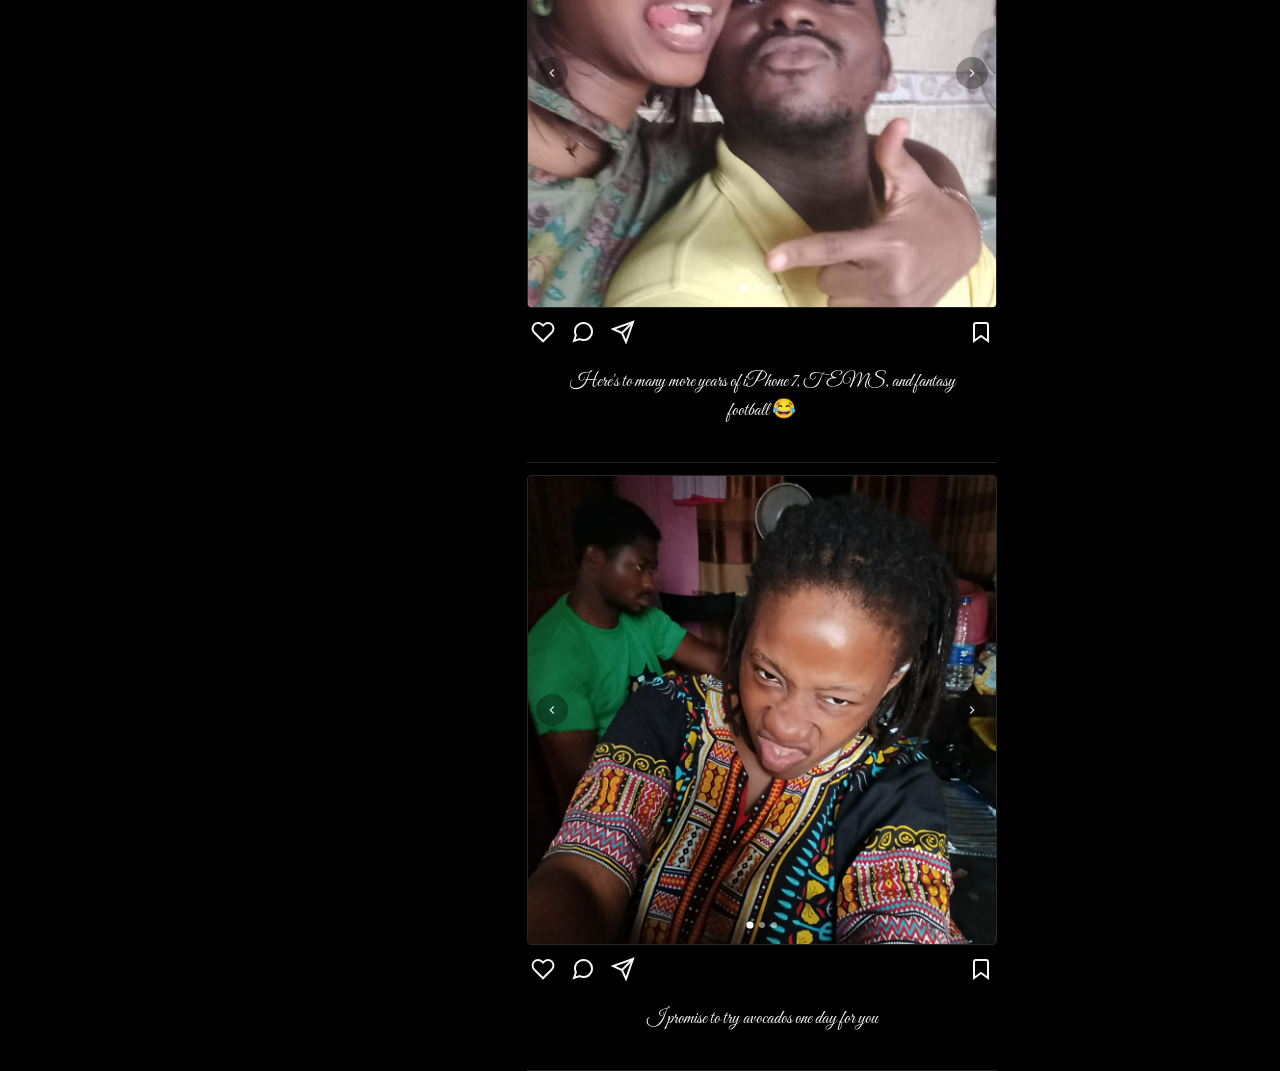
==== commit 5a54fae5: "Stabilize Carousel: move to inline onclicks, expose global modal functions, and add setInterval safe" ====
--- a/index.html
+++ b/index.html
@@ -61,7 +61,7 @@
 </a>
 </li>
 <li>
-<a href="#" id="carousel-nav-btn">
+<a href="#" id="carousel-nav-btn" onclick="openCarouselModal(event)">
 <div class="icon-badge-container">
 <svg class="nav-icon" fill="none" stroke="currentColor" stroke-linecap="round" stroke-linejoin="round" stroke-width="2" viewbox="0 0 24 24">
 <path d="M21 12a9 9 0 1 1-9-9c2.52 0 4.93 1 6.74 2.74L21 8"></path>
@@ -539,7 +539,7 @@
 <script src="hearts.js"></script>
 <script src="app.js"></script>
 <div class="hidden" id="carousel-modal">
-<div class="carousel-close" onclick="closeCarousel()">✕</div>
+<div class="carousel-close" onclick="closeCarouselModal()">✕</div>
 <div class="scene">
 <div class="carousel-3d" id="carousel-3d-container"></div>
 </div>
--- a/style.css
+++ b/style.css
@@ -1396,83 +1396,98 @@
 }
 
 /* =========================================
-   CAROUSEL MODAL (3D SPINNING)
+   CAROUSEL MODAL — 3D Cylindrical Ring
+   Spec: perspective:1000px, spinY keyframe,
+         300x400 spinner, cards absolute 100%x100%
    ========================================= */
+
+/* OUTER MODAL — full-screen dark overlay */
 #carousel-modal {
   position: fixed;
   inset: 0;
   z-index: 9999;
-  background: rgba(0, 0, 0, 0.95);
-  display: flex;
-  align-items: center;
-  justify-content: center;
-  backdrop-filter: blur(10px);
+  background: rgba(0, 0, 0, 0.93);
+  perspective: 1000px;
+  display: flex;
+  align-items: center;
+  justify-content: center;
+  backdrop-filter: blur(8px);
 }
 
 #carousel-modal.hidden {
   display: none !important;
 }
 
+/* CLOSE BUTTON */
 .carousel-close {
   position: absolute;
   top: 24px;
-  right: 24px;
-  color: white;
-  font-size: 32px;
+  right: 28px;
+  color: rgba(255,255,255,0.85);
+  font-size: 36px;
   cursor: pointer;
   z-index: 10000;
   font-family: sans-serif;
   user-select: none;
-}
-
+  line-height: 1;
+  transition: color 0.2s;
+}
+.carousel-close:hover { color: #fff; }
+
+/* SCENE */
 .scene {
-  width: 220px;
-  height: 300px;
-  perspective: 1400px;
-}
-
-.carousel-3d {
+  position: relative;
+  width: 250px;
+  height: 350px;
+}
+
+/* THE SPINNER */
+#carousel-3d-container {
+  position: relative;
   width: 100%;
   height: 100%;
-  position: relative;
+  margin: 0 auto;
   transform-style: preserve-3d;
-  animation: spin 40s linear infinite;
-}
-
+  animation: spin 24s infinite linear;
+}
+
+/* EACH IMAGE CARD */
 .carousel__cell {
-  /* transform is set inline by JS */
   position: absolute;
-  width: 220px;
-  height: 300px;
+  top: 0;
   left: 0;
-  top: 0;
-  border-radius: 14px;
+  width: 250px;
+  height: 350px;
+  border-radius: 10px;
   overflow: hidden;
-  box-shadow: 0 12px 30px rgba(0,0,0,0.6);
-  border: 2px solid rgba(255,255,255,0.1);
+  box-shadow: 0 8px 32px rgba(0,0,0,0.7);
+  border: 1.5px solid rgba(255,255,255,0.12);
 }
 
 .carousel__cell img {
   width: 100%;
   height: 100%;
   object-fit: cover;
-}
-
+  display: block;
+}
+
+/* THE KEYFRAME — spin per spec */
 @keyframes spin {
-  0%   { transform: rotateY(0deg); }
-  100% { transform: rotateY(-360deg); }
-}
-
-@media (max-width: 768px) {
+  from { transform: rotateY(0deg); }
+  to   { transform: rotateY(-360deg); }
+}
+
+@media (max-width: 600px) {
   .scene {
-    width: 160px;
-    height: 220px;
+    width: 180px;
+    height: 250px;
   }
   .carousel__cell {
-    width: 160px;
-    height: 220px;
-  }
-}
+    width: 180px;
+    height: 250px;
+  }
+}
+
 
 
 .custom-cursive-caption {
